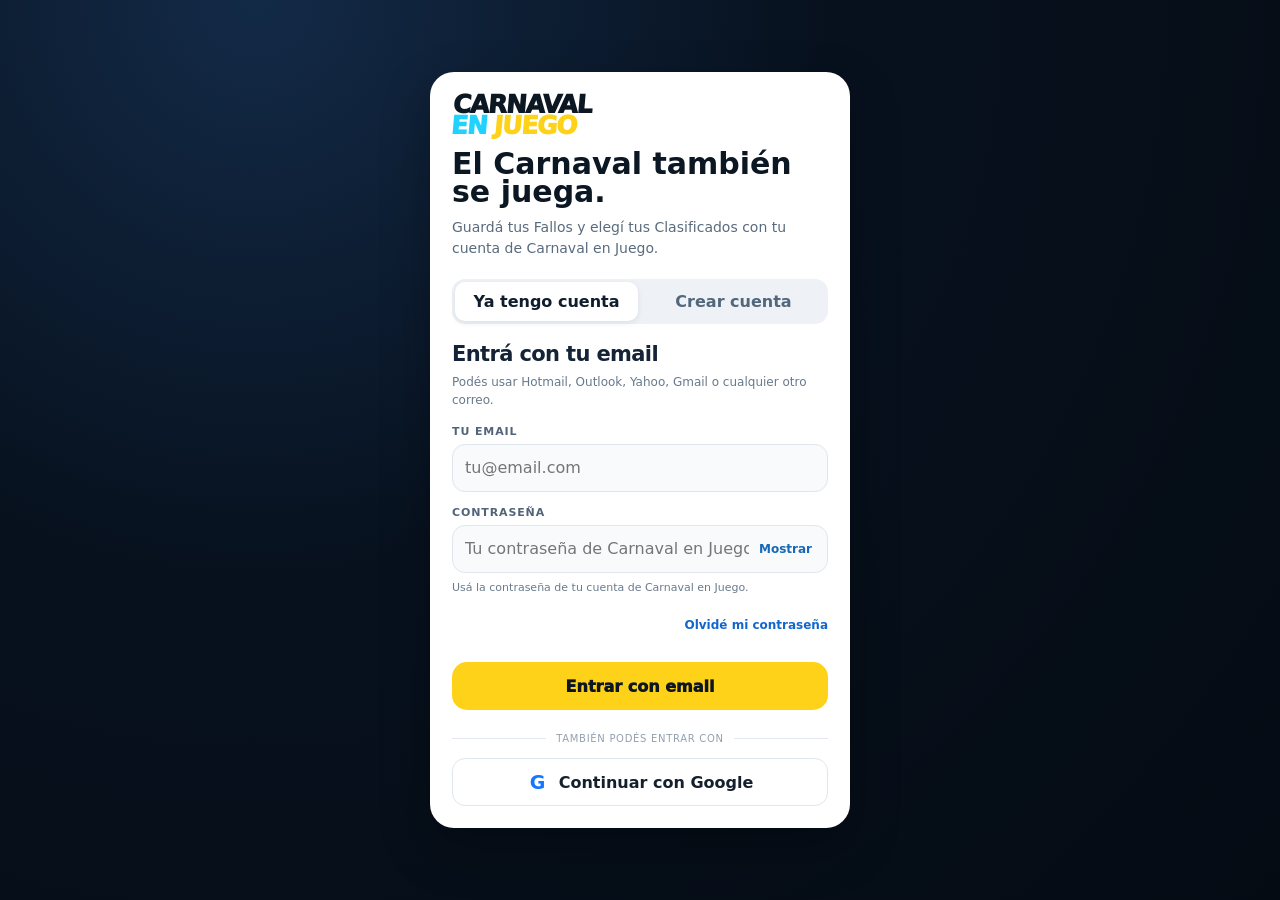
==== index.html @ 52c6768a "Allow saving partial Clasificados selections Allow saving from one ensemble up to the category quota" ====
<!doctype html>
<html lang="es">
<head>
<meta charset="utf-8">
<meta name="viewport" content="width=device-width,initial-scale=1,viewport-fit=cover">
<title>Carnaval en Juego</title>
<link rel="manifest" href="/manifest.webmanifest">
<meta name="theme-color" content="#07111e">
<meta name="apple-mobile-web-app-capable" content="yes">
<meta name="apple-mobile-web-app-status-bar-style" content="black-translucent">
<meta name="apple-mobile-web-app-title" content="Carnaval en Juego">
<link rel="apple-touch-icon" href="/apple-touch-icon.png">
<style>
:root{--bg:#07111e;--bg2:#0c1829;--card:#fff;--ink:#0c1724;--muted:#728094;--blue:#1477ff;--cyan:#21d2ff;--yellow:#ffd21a;--white:#f7fbff;--green:#18a66b;--red:#b6344b}
*{box-sizing:border-box}body{margin:0;font-family:Inter,ui-sans-serif,system-ui,-apple-system,BlinkMacSystemFont,"Segoe UI",sans-serif;background:radial-gradient(circle at 20% 0%,#132a47 0,#07111e 42%,#050b13 100%);color:var(--white);min-height:100vh}button,input,select{font:inherit}.hidden{display:none!important}.shell{max-width:470px;margin:0 auto;min-height:100vh;background:linear-gradient(180deg,#091522,#07111e);position:relative}.top{position:sticky;top:0;z-index:20;padding:12px 16px 10px;background:rgba(7,17,30,.96);border-bottom:1px solid rgba(255,255,255,.06)}.brand{display:flex;justify-content:space-between;align-items:center;gap:10px}.logo{font-weight:1000;line-height:.84;font-size:25px;letter-spacing:-.05em;transform:skew(-5deg)}.logo .b{color:var(--cyan)}.logo .c{color:var(--yellow)}.mini{font-size:10px;text-transform:uppercase;letter-spacing:.13em;color:#9cafc3}.screen{display:none;padding:14px 14px 98px}.screen.active{display:block}.page-title{font-size:28px;line-height:1;margin:6px 2px 6px;letter-spacing:-.04em}.page-sub{font-size:13px;color:#9cafc3;margin:0 2px 14px}.card{background:#fff;color:var(--ink);border-radius:20px;padding:16px;margin-bottom:12px;box-shadow:0 12px 30px rgba(0,0,0,.18)}.dark{background:#0f1d2e;color:#fff;border:1px solid rgba(255,255,255,.08)}.hero{overflow:hidden;position:relative;border-radius:24px;padding:22px;min-height:190px;background:radial-gradient(circle at 88% 16%,rgba(255,210,26,.28),transparent 24%),linear-gradient(145deg,#172c49,#0b1524 72%);border:1px solid rgba(255,255,255,.07)}.hero h1{font-size:35px;line-height:.95;margin:8px 0 12px;letter-spacing:-.05em}.hero p{color:#c0ccda;font-size:14px;line-height:1.45;max-width:320px}.kicker{font-size:11px;text-transform:uppercase;letter-spacing:.14em;font-weight:900;color:var(--yellow)}.row{display:flex;align-items:center;gap:12px}.space{justify-content:space-between}.title{font-size:16px;font-weight:900}.meta{font-size:12px;color:var(--muted)}.cta,.submit{border:0;border-radius:15px;padding:13px 16px;background:var(--yellow);color:#0d1722;font-weight:1000;cursor:pointer}.submit{width:100%;margin-top:12px}.cta.secondary{background:transparent;color:#fff;border:1px solid rgba(255,255,255,.18)}.cta.small{padding:8px 10px;border-radius:11px;font-size:12px}.cta.danger{background:#ffe7eb;color:#96273b}.bottom{position:fixed;bottom:0;left:50%;transform:translateX(-50%);width:min(470px,100%);z-index:30;display:grid;grid-template-columns:repeat(5,1fr);background:rgba(255,255,255,.98);border-top:1px solid #e6ebf0;padding:8px 4px calc(8px + env(safe-area-inset-bottom));box-shadow:0 -10px 24px rgba(0,0,0,.12)}.nav{border:0;background:transparent;color:#687687;font-size:10px;font-weight:800;display:flex;flex-direction:column;align-items:center;gap:4px}.nav span{font-size:20px}.nav.active{color:#101a27}.field{margin:10px 0}.field label{display:block;font-size:11px;font-weight:900;text-transform:uppercase;letter-spacing:.08em;color:#69778a;margin-bottom:6px}.field input,.field select{width:100%;border:1px solid #dfe6ee;border-radius:13px;padding:12px;background:#f8fafc;color:#14202c;outline:none}.auth{min-height:100vh;display:grid;place-items:center;padding:24px}.authbox{width:min(420px,100%);background:#fff;color:var(--ink);border-radius:24px;padding:22px;box-shadow:0 20px 50px rgba(0,0,0,.3)}.authbox h1{font-size:30px;line-height:.95;margin:14px 0 8px}.authbox p{color:#748195;font-size:13px}.auth-tabs{display:grid;grid-template-columns:1fr 1fr;background:#eef2f6;padding:3px;border-radius:13px;margin:12px 0}.auth-tabs button{border:0;background:transparent;padding:10px;border-radius:10px;font-weight:900}.auth-tabs button.active{background:#fff}.social{display:grid;gap:9px;margin:14px 0}.social button{width:100%;border:1px solid #dfe6ee;background:#fff;color:#14202c;border-radius:13px;padding:12px;font-weight:900;cursor:pointer;display:flex;align-items:center;justify-content:center;gap:10px}.social button:disabled{opacity:.45;cursor:not-allowed}.divider{display:flex;align-items:center;gap:10px;color:#94a0af;font-size:11px;text-transform:uppercase;letter-spacing:.12em;margin:14px 0}.divider:before,.divider:after{content:"";height:1px;background:#e3e8ee;flex:1}.notice{background:#fff8d7;color:#614d00;border-radius:14px;padding:11px;font-size:12px;margin:10px 0}.success{background:#e9f8f0;color:#146c43}.error{background:#fff0f2;color:#a6293a}.empty{text-align:center;padding:24px 12px;color:#768495}.toast{position:fixed;left:50%;bottom:88px;transform:translateX(-50%) translateY(24px);background:#0e1724;color:#fff;padding:11px 14px;border-radius:12px;opacity:0;pointer-events:none;transition:.2s;z-index:99}.toast.show{opacity:1;transform:translateX(-50%) translateY(0)}.badge{display:inline-flex;align-items:center;border-radius:999px;padding:5px 9px;font-size:10px;font-weight:900;background:#edf2f7;color:#425267}.badge.good{background:#e8f7ef;color:#13744b}.badge.warn{background:#fff4c8;color:#6c5700}.badge.dark{background:#17263a;color:#d9e4f2}.stack{display:grid;gap:9px}.list-row{display:flex;justify-content:space-between;gap:12px;align-items:flex-start;padding:11px 0;border-bottom:1px solid #edf1f5}.list-row:last-child{border-bottom:0}.list-main{min-width:0}.list-title{font-weight:900;font-size:14px}.list-meta{font-size:11px;color:#7a8797;margin-top:3px}.section-head{display:flex;align-items:center;justify-content:space-between;gap:10px;margin-bottom:9px}.section-head h2{font-size:17px;margin:0}.admin-summary{display:grid;grid-template-columns:repeat(2,1fr);gap:8px}.metric{background:#f4f7fa;border-radius:14px;padding:12px}.metric strong{display:block;font-size:24px;line-height:1}.metric span{display:block;font-size:10px;text-transform:uppercase;letter-spacing:.08em;color:#718092;margin-top:5px}.admin-back{border:0;background:transparent;color:#c5d1df;padding:3px 0 10px;font-weight:800}.admin-actions{display:grid;grid-template-columns:1fr 1fr;gap:8px}.subtle{font-size:11px;color:#8794a4;line-height:1.4}.quota-row{display:grid;grid-template-columns:1fr 92px;gap:10px;align-items:center;padding:7px 0}.quota-row input{width:100%;border:1px solid #dfe6ee;border-radius:11px;padding:9px}.toggle{display:flex;align-items:center;gap:8px;font-size:12px;color:#5d6a79}.toggle input{width:auto}.admin-card-title{font-size:18px;font-weight:1000;margin:0 0 5px}.admin-card-sub{font-size:12px;color:#748195;margin:0 0 12px}.linkbtn{border:0;background:none;color:#1267cf;font-weight:900;padding:0;cursor:pointer}.dark .linkbtn{color:#8cc8ff}

/* Carnaval en Juego v2.0 */
.spark{color:var(--yellow)}.version{display:inline-block;border:1px solid rgba(255,255,255,.2);border-radius:6px;padding:3px 5px;margin-left:4px;color:#ffe082;font-size:9px;letter-spacing:0}
.hero{min-height:232px;background:radial-gradient(circle at 100% 5%,rgba(22,210,239,.18),transparent 48%),radial-gradient(circle at 80% 90%,rgba(255,210,26,.14),transparent 34%),linear-gradient(150deg,#18385b,#0b192b 80%)}
.hero h1{font-size:36px;line-height:1.04}.hero .cta{margin-top:5px;padding:11px 15px;font-size:13px}.facts{display:grid;grid-template-columns:repeat(3,1fr);gap:7px;margin:12px 0 20px}.facts>div{text-align:center;border-radius:15px;padding:13px 4px;background:#101f31;border:1px solid rgba(255,255,255,.08)}.facts b{display:block;font-size:26px;line-height:1.1;color:#fff}.facts span{font-size:10px;color:#96adc8;letter-spacing:.02em}.main-section{margin:17px 0 12px}.main-section h2{font-size:17px}.date-tabs,.chip-strip{display:flex;overflow-x:auto;gap:7px;padding:1px 0 9px;scrollbar-width:none}.date-tabs::-webkit-scrollbar,.chip-strip::-webkit-scrollbar{display:none}.date-tab,.chip{flex:none;border:1px solid rgba(255,255,255,.12);border-radius:13px;padding:9px 11px;background:#122238;color:#adc0d3;font-size:12px;font-weight:850;cursor:pointer}.date-tab{min-width:65px;text-align:center}.date-tab strong{display:block;font-size:17px;color:#fff}.date-tab.active,.chip.active{background:var(--yellow);border-color:var(--yellow);color:#162231}.date-tab.active strong{color:#162231}.chip{border-radius:999px;padding:9px 13px}.fixture-stack{display:grid;gap:8px}.fixture-row{background:#fff;border-radius:14px;padding:12px;display:flex;gap:12px;align-items:center;color:#142034;box-shadow:0 6px 14px rgba(0,0,0,.08)}.fixture-time{font-weight:1000;font-size:15px;min-width:52px;color:#0d263f}.fixture-info{flex:1;min-width:0}.fixture-info strong{display:block;font-size:14px}.fixture-info small{font-size:11px;color:#718298}.category-dot{display:inline-block;width:8px;height:8px;border-radius:50%;margin-right:5px;background:#3ca7ec}.category-dot.parodistas{background:#3fc7b5}.category-dot.humoristas{background:#e77768}.category-dot.revistas{background:#e8a04d}.category-dot.comparsas{background:#ae95ed}.muted-light{color:#9cacbf;font-size:12px;line-height:1.45}.quota-grid{display:grid;grid-template-columns:repeat(2,1fr);gap:8px}.quota-stat{border:1px solid rgba(255,255,255,.08);border-radius:13px;padding:11px;background:#182941}.quota-stat span{display:block;font-size:11px;color:#b2c4d6}.quota-stat b{font-size:23px;color:#fff}.quota-stat em{font-style:normal;font-size:10px;color:#9eaec1;margin-left:5px}
.ensemble-card,.fallo-card{background:#fff;color:#172233;border-radius:17px;padding:14px;box-shadow:0 6px 15px rgba(0,0,0,.08)}.ensemble-card .list-meta,.fallo-card .list-meta{margin-top:6px}.ensemble-card .row,.fallo-card .row{justify-content:space-between}.follow{border:1px solid #d8e2eb;background:#f7f9fc;color:#63788b;border-radius:11px;padding:8px 11px;font-weight:900;cursor:pointer}.follow.selected{background:#fff6d3;border-color:#edc953;color:#775b02}.card-badge{display:inline-flex;border-radius:99px;padding:4px 8px;font-size:10px;background:#edf4f9;color:#31516c;font-weight:800;margin-top:9px}.tiny-muted{font-size:11px;color:#74869a;line-height:1.5}.soft-pill{background:#f4f6f9;border-radius:9px;color:#607489;padding:5px 8px;font-size:11px}.segmented{display:grid;grid-template-columns:1fr 1fr;background:#14263a;border:1px solid rgba(255,255,255,.1);padding:4px;border-radius:13px;margin:2px 0 13px}.segmented button{border:0;background:transparent;color:#aabdd2;padding:10px;border-radius:10px;font-weight:900;cursor:pointer}.segmented button.active{color:#0b1d30;background:#fff}.category-heading{display:flex;align-items:baseline;justify-content:space-between;margin-bottom:10px}.category-heading h2{font-size:20px;margin:0}.category-heading span{color:#ffe082;font-weight:900;font-size:12px}.select-row{background:#fff;color:#172233;border-radius:13px;display:flex;justify-content:space-between;align-items:center;margin-bottom:7px;padding:12px;gap:9px}.select-row label{display:flex;gap:10px;align-items:center;flex:1;cursor:pointer;font-size:13px;font-weight:800}.select-row input{accent-color:#1477ff;width:18px;height:18px;flex:none}.select-row.selected{box-shadow:inset 0 0 0 2px var(--yellow);background:#fffdf2}.selection-footer{position:sticky;bottom:74px;background:#102337;border:1px solid rgba(255,255,255,.12);box-shadow:0 -8px 18px #07111e;border-radius:15px;padding:12px;margin-top:14px;z-index:10}.selection-footer p{font-size:12px;color:#b5c5d5;margin:0 0 5px}.selection-footer .submit{margin-top:4px}.selection-footer .submit:disabled{background:#6f7c88;color:#d5dce5;cursor:not-allowed}.warning-inline{border:1px solid rgba(255,210,26,.25);background:#352d19;color:#ffe29c;padding:12px;border-radius:12px;font-size:12px;margin-bottom:11px}.community-line{background:#fff;color:#172233;padding:11px 12px;border-radius:13px;margin-bottom:8px}.community-top{display:flex;justify-content:space-between;align-items:center;gap:8px;font-weight:900;font-size:13px}.community-top span:last-child{color:#2b718e}.progress-track{height:7px;background:#e8edf2;border-radius:10px;margin-top:9px;overflow:hidden}.progress-bar{height:100%;background:#16bad5;border-radius:10px}.info-panel{background:#14253a;border:1px solid rgba(255,255,255,.08);border-radius:14px;padding:15px;color:#bdc9d8;font-size:12px;line-height:1.5}.info-panel strong{color:#fff}.fallo-editor{background:#fff;color:#152437;border-radius:18px;padding:16px;margin-bottom:13px}.fallo-editor h2{margin:6px 0;font-size:20px}.score-row{display:flex;align-items:center;justify-content:space-between;gap:10px;padding:11px 0;border-bottom:1px solid #edf2f5}.score-row label{font-size:13px;font-weight:800;max-width:64%}.score-row select{width:95px;border:1px solid #cdd9e2;padding:9px;border-radius:9px;background:#fafcff}.adjust-buttons{display:flex;gap:8px;margin:8px 0}.adjust-buttons button{flex:1;background:#f2f5f8;border:1px solid #dce4ec;padding:10px 5px;border-radius:10px;font-weight:900;cursor:pointer}.adjust-buttons button.active{background:#0c2d46;border-color:#0c2d46;color:#fff}.total-fallo{display:flex;justify-content:space-between;align-items:center;margin:14px 0 2px;border-radius:14px;padding:13px;background:#f4f8fb}.total-fallo b{font-size:32px;color:#0c334f}.fallo-actions{display:flex;gap:8px}.fallo-actions button{flex:1}.border-btn{background:#fff;color:#415b72;border:1px solid #cfdbe5;padding:12px;border-radius:12px;font-weight:900;cursor:pointer}.text-link{border:0;background:none;color:#126ab0;cursor:pointer;font-weight:900;padding:6px 0}.count-chip{font-size:12px;color:#67798c}.screen{scroll-margin-top:70px}
/* Acceso con cualquier email */
.authbox .auth-intro{font-size:14px;line-height:1.5;margin:10px 0 20px;color:#596b7e}
.auth-tabs{gap:4px;margin:0 0 18px}.auth-tabs button{cursor:pointer;color:#52677c}.auth-tabs button.active{color:#101d2c;box-shadow:0 2px 6px rgba(12,23,36,.08)}
.auth-form-title{font-size:21px;letter-spacing:-.03em;margin:0 0 7px;color:#142335}
.authbox .auth-help{font-size:12px;line-height:1.5;color:#68798b;margin:0 0 16px}
.authbox .field{margin:14px 0}.authbox .field label{color:#52647a}.authbox .field input{min-height:48px}
.authbox .password-wrap{position:relative}.authbox .password-wrap input{padding-right:78px}
.password-toggle{position:absolute;right:9px;top:50%;transform:translateY(-50%);border:0;border-radius:7px;background:transparent;color:#1768b6;font-size:12px;font-weight:800;padding:7px;cursor:pointer}
.authbox .password-help{font-size:11px;line-height:1.45;color:#6a7a8c;margin:7px 0 0}
.authbox .submit{min-height:48px;margin-top:7px}.authbox .submit:disabled{opacity:.65;cursor:wait}
.authbox .divider{margin:23px 0 14px;font-size:10px;letter-spacing:.07em}.authbox .social{margin:0}.authbox .social button{min-height:46px}
.google-symbol{display:inline-grid;place-items:center;width:22px;height:22px;color:#1477ff;font-size:19px;font-weight:900}
.auth-forgot{display:block;margin:4px 0 14px auto;min-height:32px;font-size:12px}.auth-back{display:block;min-height:44px;margin:12px auto 0;font-size:13px}.auth-back:disabled{opacity:.6;cursor:wait}
.authbox :is(input,button):focus-visible{outline:3px solid #1477ff;outline-offset:3px}
@media(max-width:480px){.auth{padding:22px 14px}.authbox{padding:22px 18px}.authbox h1{font-size:29px}}
/* Estados y resultados de la comunidad */
.performance-status{display:inline-flex;border-radius:8px;padding:5px 8px;font-size:10px;font-weight:900;margin-top:7px;background:#eaf3ff;color:#155ca3}.performance-status.suspended{background:#ffe8ed;color:#96273d}.performance-status.rescheduled{background:#fff2c4;color:#725800}.performance-status.completed{background:#e6f7ed;color:#146b42}.performance-note{font-size:11px;line-height:1.45;color:#65768b;margin:6px 0 0}.fixture-side{text-align:right;max-width:115px;flex-shrink:0}.fixture-side .soft-pill{display:block}.fallo-card .row{align-items:flex-start}.fallo-card .badge{flex-shrink:0}.fallo-score-tabs{display:grid;grid-template-columns:repeat(2,minmax(0,1fr));gap:7px;margin:12px 0}.fallo-score-tabs .chip{white-space:normal;border-radius:12px;padding:11px 7px}.ranking-card{display:grid;grid-template-columns:30px minmax(0,1fr) auto;align-items:center;gap:10px;background:#fff;color:#172233;border-radius:16px;padding:14px}.ranking-place{font-size:20px;font-weight:1000;color:#7d8da0}.ranking-score{text-align:right;font-size:24px;font-weight:1000;color:#116576}.ranking-score small{display:block;font-size:10px;font-weight:700;color:#728094}.ranking-card .text-link{font-size:12px;text-align:left}.score-comparison{display:grid;grid-template-columns:1fr 1fr;gap:9px;margin:15px 0}.score-comparison>div{background:#f0f5fa;border-radius:14px;padding:15px 10px}.score-comparison span{font-size:12px;color:#55677c;display:block}.score-comparison b{font-size:30px;display:block;margin-top:5px}.score-comparison .community-score{background:#e4f8fa;color:#116576}.community-detail h2{font-size:21px;margin:12px 0 4px}.community-detail h3{font-size:16px;margin:22px 0 10px}.rubric-table-wrap{overflow-x:auto}.rubric-table{width:100%;border-collapse:collapse;font-size:11px}.rubric-table th,.rubric-table td{padding:10px 5px;border-bottom:1px solid #e8edf2;text-align:right}.rubric-table th:first-child,.rubric-table td:first-child{text-align:left;min-width:100px}.rubric-table th{font-size:10px;color:#61768a}.distribution-row{display:grid;grid-template-columns:65px 1fr 43px;gap:9px;align-items:center;font-size:12px;margin:12px 0}.distribution-row .progress-track{margin:0}.distribution-row>span:last-child{text-align:right;color:#526b80}.community-detail .notice{line-height:1.5}.fallo-refresh{margin:10px 0;color:#a7d9ff}.community-detail{scroll-margin-top:90px}.screen button:focus-visible{outline:3px solid #1477ff;outline-offset:3px}.stack[aria-busy=true]{opacity:.75}
</style>
</head>
<body>
<div id="authView" class="auth">
  <div class="authbox">
    <div class="logo"><span>CARNAVAL</span><br><span class="b">EN</span> <span class="c">JUEGO</span></div>
    <h1>El Carnaval también se juega.</h1>
    <p class="auth-intro">Guardá tus Fallos y elegí tus Clasificados con tu cuenta de Carnaval en Juego.</p>
    <div id="authStandard">
    <div class="auth-tabs" role="group" aria-label="Acceso con email"><button id="tabLogin" type="button" class="active" aria-pressed="true">Ya tengo cuenta</button><button id="tabSignup" type="button" aria-pressed="false">Crear cuenta</button></div>
    <h2 class="auth-form-title" id="authFormTitle">Entrá con tu email</h2>
    <p class="auth-help" id="authEmailHelp">Podés usar Hotmail, Outlook, Yahoo, Gmail o cualquier otro correo.</p>
    <form id="authForm">
      <div class="field"><label for="authEmail">Tu email</label><input id="authEmail" name="email" type="email" inputmode="email" placeholder="tu@email.com" autocomplete="username" autocapitalize="none" spellcheck="false" aria-describedby="authEmailHelp" required></div>
      <div class="field"><label for="authPassword">Contraseña</label><div class="password-wrap"><input id="authPassword" name="password" type="password" minlength="6" placeholder="Tu contraseña de Carnaval en Juego" autocomplete="current-password" aria-describedby="authPasswordHelp" required><button id="authPasswordToggle" class="password-toggle" type="button" aria-label="Mostrar contraseña" aria-pressed="false">Mostrar</button></div><p class="password-help" id="authPasswordHelp">Usá la contraseña de tu cuenta de Carnaval en Juego.</p></div>
      <button id="authForgot" class="linkbtn auth-forgot" type="button">Olvidé mi contraseña</button>
      <div class="field hidden" id="authConfirmField"><label for="authPasswordConfirm">Repetí la contraseña</label><input id="authPasswordConfirm" name="password-confirmation" type="password" minlength="6" placeholder="Volvé a escribir la contraseña" autocomplete="new-password" disabled></div>
      <button id="authSubmit" class="submit" type="submit">Entrar con email</button>
    </form>
    <div id="authNotice" class="notice hidden" role="status" aria-live="polite"></div>
    <div class="divider">También podés entrar con</div>
    <div class="social"><button id="googleBtn" type="button"><span class="google-symbol" aria-hidden="true">G</span>Continuar con Google</button></div>
    </div>
    <div id="recoveryPanel" class="hidden">
      <h2 class="auth-form-title" id="recoveryTitle" tabindex="-1">Recuperá tu contraseña</h2>
      <p class="auth-help" id="recoveryHelp">Ingresá el email de tu cuenta y te enviaremos un enlace para elegir una nueva contraseña.</p>
      <form id="recoverForm">
        <div class="field"><label for="recoverEmail">Tu email</label><input id="recoverEmail" name="email" type="email" inputmode="email" autocomplete="email" autocapitalize="none" spellcheck="false" placeholder="tu@email.com" required></div>
        <button id="recoverSubmit" class="submit" type="submit">Enviar enlace de recuperación</button>
      </form>
      <form id="resetForm" class="hidden">
        <div class="field"><label for="resetPassword">Nueva contraseña</label><div class="password-wrap"><input id="resetPassword" name="new-password" type="password" minlength="6" autocomplete="new-password" placeholder="Elegí una nueva contraseña" aria-describedby="resetPasswordHelp" required><button id="resetPasswordToggle" class="password-toggle" type="button" aria-label="Mostrar nueva contraseña" aria-pressed="false">Mostrar</button></div><p class="password-help" id="resetPasswordHelp">Usá al menos 6 caracteres.</p></div>
        <div class="field"><label for="resetPasswordConfirm">Repetí la nueva contraseña</label><input id="resetPasswordConfirm" name="password-confirmation" type="password" minlength="6" autocomplete="new-password" placeholder="Volvé a escribir la contraseña" required></div>
        <button id="resetSubmit" class="submit" type="submit">Guardar nueva contraseña</button>
      </form>
      <div id="recoveryNotice" class="notice hidden" role="status" aria-live="polite"></div>
      <button id="recoveryBack" class="linkbtn auth-back" type="button">Volver al ingreso</button>
    </div>
  </div>
</div>
<div id="appView" class="shell hidden">
<header class="top"><div class="brand"><div class="logo"><span>CARNAVAL</span><br><span class="b">EN</span> <span class="c">JUEGO</span></div><div class="mini">PREVIA 2027 <span class="version">V2.0</span></div></div></header>
<main>
<section id="inicio" class="screen active">
  <div class="hero"><div class="kicker">PRUEBA DE ADMISIÓN · 2027</div><h1>El Carnaval<br>también se juega<span class="spark">.</span></h1><p>El fixture, tus fallos y tus candidatos a clasificar. Todo en un mismo lugar.</p><button class="cta" id="homePredict">Elegir mis clasificados →</button></div>
  <div class="facts"><div><b id="homeCountEnsembles">34</b><span>Conjuntos</span></div><div><b id="homeCountDays">7</b><span>Jornadas</span></div><div><b id="homeCountQuotas">15</b><span>Lugares</span></div></div>
  <div class="section-head main-section"><h2>Fixture · 10 al 16 de noviembre</h2><span id="homeEventStatus" class="badge dark">Preparación</span></div>
  <div id="fixtureDays" class="date-tabs" role="tablist" aria-label="Jornadas"></div>
  <div id="fixtureList" class="fixture-stack"></div>
  <div class="card dark" style="margin-top:16px"><div class="kicker">Cupos de clasificación</div><p class="muted-light" style="margin:8px 0 14px">Estos son los lugares disponibles por categoría en la Prueba de Admisión.</p><div id="homeQuotas" class="quota-grid"></div></div>
</section>
<section id="fallos" class="screen"><h1 class="page-title">Tus Fallos</h1><p class="page-sub">Calificá cada actuación por rubros. El promedio y tu ajuste forman el Fallo final.</p><div class="info-panel" style="margin-bottom:12px">Los Fallos se habilitan después de que cada conjunto haya actuado. Hacé tu propio Fallo para desbloquear los resultados de esa actuación en <strong>La gente</strong>.</div><div class="segmented" role="group" aria-label="Vista de Fallos"><button type="button" id="tabMyFallos" class="active" aria-pressed="true">Mis Fallos</button><button type="button" id="tabFalloCommunity" aria-pressed="false">La gente</button></div><div id="fallosCategories" class="chip-strip" aria-label="Filtrar por categoría"></div><div id="falloEditor" class="hidden"></div><div id="fallosList" class="stack"></div><div id="falloCommunityView" class="hidden"><div class="fallo-score-tabs" id="falloRankingModes" role="group" aria-label="Tipo de ranking"></div><p id="falloRankingDescription" class="muted-light"></p><div id="falloCommunityDetail" class="hidden community-detail" aria-live="polite"></div><div id="falloRankingList" class="stack" aria-live="polite"></div><button type="button" class="text-link fallo-refresh" id="refreshFalloCommunity">Actualizar resultados</button><p class="muted-light">Solo se muestran estadísticas agregadas. Los Fallos de otras personas y sus identidades son privados.</p></div></section>
<section id="conjuntos" class="screen"><h1 class="page-title">Conjuntos</h1><p class="page-sub">Los 34 conjuntos que participan de la Admisión. Marcá los que querés seguir.</p><div id="ensembleCategories" class="chip-strip" aria-label="Filtrar por categoría"></div><div id="ensembleList" class="stack"></div></section>
<section id="clasificados" class="screen"><h1 class="page-title">Tus Clasificados</h1><p id="predictionSub" class="page-sub">Elegí quiénes pasan a Carnaval.</p><div class="info-panel" style="margin-bottom:12px">Podés cambiar tus Clasificados todas las veces que quieras mientras la ronda esté abierta. Recordá guardar cada cambio.</div><div class="segmented"><button id="tabMyPredictions" class="active">Mi selección</button><button id="tabCommunity">La gente</button></div><div id="predictionCategories" class="chip-strip" aria-label="Categoría de pronóstico"></div><div id="predictionList"></div></section>
<section id="perfil" class="screen"><h1 class="page-title">Perfil</h1><p class="page-sub">Tu cuenta y preferencias de Carnaval en Juego.</p>
  <div class="card">
    <div class="title" id="profileEmail"></div><div class="meta" style="margin-top:5px">Cuenta autenticada</div>
    <div class="field"><label>Nombre visible</label><input id="profileName" placeholder="Tu nombre o alias"></div>
    <div class="field"><label>Tu conjunto principal</label><select id="profilePrimary"><option value="">No tengo uno</option></select></div>
    <button id="saveProfile" class="submit">Guardar perfil</button>
    <div id="profileNotice" class="notice hidden"></div>
  </div>
  <div id="adminAccessCard" class="card dark hidden"><div class="kicker">Administración</div><div class="title" style="margin:7px 0">Sos administrador</div><div class="meta">Cargá conjuntos, actuaciones, cupos y rubros sin tocar código.</div><button id="openAdmin" class="submit">Abrir panel admin</button></div>
  <button id="logoutBtn" class="cta secondary" style="width:100%">Cerrar sesión</button>
</section>
<section id="admin" class="screen">
  <button id="adminBack" class="admin-back">← Volver a Perfil</button>
  <h1 class="page-title">Panel Admin</h1><p class="page-sub">Configuración operativa de la Prueba de Admisión 2027.</p>
  <div class="card">
    <div class="section-head"><h2>Estado</h2><span id="adminEventBadge" class="badge warn">draft</span></div>
    <div class="admin-summary"><div class="metric"><strong id="metricEnsembles">0</strong><span>Conjuntos</span></div><div class="metric"><strong id="metricPerformances">0</strong><span>Actuaciones</span></div><div class="metric"><strong id="metricRubrics">0</strong><span>Rubros</span></div><div class="metric"><strong id="metricRules">0</strong><span>Cupos</span></div></div>
  </div>
  <div class="card">
    <h2 class="admin-card-title">Evento</h2><p class="admin-card-sub">Mantenelo en borrador hasta que la información esté confirmada.</p>
    <div class="field"><label>Estado del evento</label><select id="eventStatus"><option value="draft">Borrador</option><option value="open">Abierto</option><option value="closed">Cerrado</option><option value="archived">Archivado</option></select></div>
    <button id="saveEvent" class="submit">Guardar estado</button>
  </div>
  <div class="card">
    <h2 class="admin-card-title">Conjuntos</h2><p class="admin-card-sub">Los 34 conjuntos y sus actuaciones fueron importados del fixture 2027. Podés incorporar altas o cambios desde acá.</p>
    <div class="field"><label>Categoría</label><select id="ensembleCategory"></select></div>
    <div class="field"><label>Nombre del conjunto</label><input id="ensembleName" placeholder="Ej. La Trasnochada"></div>
    <button id="addEnsemble" class="submit">Agregar a la Prueba</button>
    <div id="adminEnsembleList" style="margin-top:10px"></div>
  </div>
  <div class="card">
    <h2 class="admin-card-title">Actuaciones</h2><p class="admin-card-sub">El horario oficial define automáticamente el corte “Antes de actuar”.</p>
    <div class="field"><label>Conjunto</label><select id="performanceParticipant"></select></div>
    <div class="field"><label>Hora oficial de inicio (Uruguay)</label><input id="performanceStart" type="datetime-local"></div>
    <div class="field"><label>Hora estimada de fin (Uruguay)</label><input id="performanceEnd" type="datetime-local"></div>
    <div class="field"><label>Escenario / sede</label><input id="performanceVenue" placeholder="Teatro de Verano"></div>
    <div class="field"><label>Etapa / referencia</label><input id="performanceStage" placeholder="Ej. Etapa 3"></div>
    <button id="addPerformance" class="submit">Guardar actuación</button>
    <div id="adminPerformanceList" style="margin-top:10px"></div>
  </div>
  <div class="card">
    <h2 class="admin-card-title">Tus Clasificados</h2><p class="admin-card-sub">Definí apertura, cierre y cantidad exacta de clasificados por categoría.</p>
    <div class="field"><label>Estado de la ronda</label><select id="roundStatus"><option value="draft">Borrador</option><option value="open">Abierta</option><option value="closed">Cerrada</option></select></div>
    <div class="field"><label>Apertura</label><input id="roundOpen" type="datetime-local"></div>
    <div class="field"><label>Cierre</label><input id="roundClose" type="datetime-local"></div>
    <div id="quotaRows"></div>
    <button id="saveRound" class="submit">Guardar ronda y cupos</button>
  </div>
  <div class="card">
    <h2 class="admin-card-title">Rubros de Fallo</h2><p class="admin-card-sub">Los rubros siguen siendo configurables hasta que cerremos el criterio de cada categoría.</p>
    <div class="field"><label>Categoría</label><select id="rubricCategory"></select></div>
    <div class="field"><label>Nombre del rubro</label><input id="rubricLabel" placeholder="Ej. Texto e interpretación"></div>
    <div class="admin-actions"><div class="field"><label>Peso</label><input id="rubricWeight" type="number" min="0.1" step="0.1" value="1"></div><div class="field"><label>Orden</label><input id="rubricOrder" type="number" min="0" step="1" value="1"></div></div>
    <label class="toggle"><input id="rubricActive" type="checkbox"> Activar este rubro para los Fallos</label>
    <button id="addRubric" class="submit">Agregar rubro</button>
    <div id="adminRubricList" style="margin-top:10px"></div>
  </div>
  <div class="card">
    <h2 class="admin-card-title">Historial</h2><p class="admin-card-sub">Últimos cambios hechos desde Administración.</p><div id="adminLogList"><div class="empty">Sin cambios todavía.</div></div>
  </div>
</section>
</main>
<nav class="bottom"><button class="nav active" data-screen="inicio"><span>⌂</span>Inicio</button><button class="nav" data-screen="fallos"><span>✦</span>Tus Fallos</button><button class="nav" data-screen="conjuntos"><span>◉</span>Conjuntos</button><button class="nav" data-screen="clasificados"><span>✓</span>Tus Clasif.</button><button class="nav" data-screen="perfil"><span>●</span>Perfil</button></nav>
</div>
<div id="toast" class="toast"></div>
<script>
const SUPABASE_URL='https://pxuddoytpekeunhuvqgo.supabase.co';
const SUPABASE_KEY='sb_publishable_iucwkSTyUg8_4je67wKQug_0MKK1snb';
const $=s=>document.querySelector(s), $$=s=>[...document.querySelectorAll(s)];
let signupMode=false;
let recoveryMode=null,recoverySession=null;
try{recoverySession=JSON.parse(sessionStorage.getItem('cej_recovery_session')||'null')}catch{sessionStorage.removeItem('cej_recovery_session')}
let session=JSON.parse(localStorage.getItem('cej_session')||'null');
let state={categories:[],event:null,round:null,ensembles:[],participants:[],performances:[],rubrics:[],rules:[],profile:null,isAdmin:false,logs:[],follows:[],myFallos:[],snapshots:[],mySelections:{},community:{}};
function clearRecoverySession(){recoverySession=null;sessionStorage.removeItem('cej_recovery_session')}
function showPasswordRecovery(mode='request'){
  recoveryMode=mode;$('#authStandard').classList.add('hidden');$('#recoveryPanel').classList.remove('hidden');$('#appView').classList.add('hidden');$('#authView').classList.remove('hidden');
  $('#recoverForm').classList.toggle('hidden',mode==='reset');$('#resetForm').classList.toggle('hidden',mode!=='reset');
  $('#recoveryTitle').textContent=mode==='reset'?'Elegí tu nueva contraseña':'Recuperá tu contraseña';$('#recoveryHelp').textContent=mode==='reset'?'Escribí y confirmá una nueva contraseña para tu cuenta de Carnaval en Juego.':'Ingresá el email de tu cuenta y te enviaremos un enlace para elegir una nueva contraseña.';
  $('#recoveryNotice').classList.add('hidden');$('#recoveryTitle').focus();
}
function expiredRecovery(){clearRecoverySession();showPasswordRecovery();notice($('#recoveryNotice'),'El enlace venció o ya fue utilizado. Pedí uno nuevo para recuperar tu contraseña.','error')}
async function hydrateOAuthSessionFromHash(){
  const p=new URLSearchParams(location.hash.slice(1)),access_token=p.get('access_token'),isRecovery=p.get('type')==='recovery';
  if(access_token||p.has('error')||p.has('error_code')||isRecovery)history.replaceState({},document.title,location.pathname+location.search);
  if(p.has('error')||p.has('error_code')||(isRecovery&&!access_token)){expiredRecovery();return}
  if(!access_token&&!recoverySession)return;
  const restoring=!access_token,token=access_token||recoverySession?.access_token;
  if(restoring&&(!token||!recoverySession.expires_at||recoverySession.expires_at<=Date.now())){expiredRecovery();return}
  try{
    const r=await fetch(SUPABASE_URL+'/auth/v1/user',{headers:{apikey:SUPABASE_KEY,Authorization:'Bearer '+token}});
    if(!r.ok)throw new Error('invalid_session');const user=await r.json();
    if(isRecovery||restoring){
      if(!restoring){clearRecoverySession();recoverySession={access_token,user,expires_at:Date.now()+Number(p.get('expires_in')||3600)*1000};sessionStorage.setItem('cej_recovery_session',JSON.stringify(recoverySession))}
      session=null;localStorage.removeItem('cej_session');showPasswordRecovery('reset');return;
    }
    clearRecoverySession();session={access_token,refresh_token:p.get('refresh_token'),user,expires_in:Number(p.get('expires_in')||3600),token_type:p.get('token_type')||'bearer'};localStorage.setItem('cej_session',JSON.stringify(session));
  }catch{if(isRecovery||restoring)expiredRecovery();else notice($('#authNotice'),'No se pudo validar el enlace de acceso. Volvé a iniciar sesión.','error')}
}
function socialLogin(provider){const redirect=location.origin+location.pathname;location.href=SUPABASE_URL+'/auth/v1/authorize?provider='+encodeURIComponent(provider)+'&redirect_to='+encodeURIComponent(redirect)}
function toast(m){const t=$('#toast');t.textContent=m;t.classList.add('show');setTimeout(()=>t.classList.remove('show'),2500)}
function notice(el,msg,type=''){el.textContent=msg;el.className='notice '+type}
function headers(auth=false,extra={}){const h={'apikey':SUPABASE_KEY,'Content-Type':'application/json',...extra};if(auth&&session?.access_token)h.Authorization='Bearer '+session.access_token;return h}
async function authSignup(email,password){const r=await fetch(SUPABASE_URL+'/auth/v1/signup',{method:'POST',headers:headers(),body:JSON.stringify({email,password})});const d=await r.json();if(!r.ok)throw new Error(d.msg||d.message||d.error_description||'No se pudo crear la cuenta');return d}
async function authLogin(email,password){const r=await fetch(SUPABASE_URL+'/auth/v1/token?grant_type=password',{method:'POST',headers:headers(),body:JSON.stringify({email,password})});const d=await r.json();if(!r.ok)throw new Error(d.msg||d.message||d.error_description||'No se pudo iniciar sesión');return d}
async function authRecover(email){const redirect=location.origin+location.pathname;const r=await fetch(SUPABASE_URL+'/auth/v1/recover?redirect_to='+encodeURIComponent(redirect),{method:'POST',headers:headers(),body:JSON.stringify({email})});if(!r.ok)throw new Error(r.status===429?'Esperá unos minutos antes de pedir otro enlace.':'No se pudo enviar el enlace. Esperá unos minutos y volvé a intentar.')}
async function authResetPassword(password){
  if(!recoverySession?.access_token||recoverySession.expires_at<=Date.now()){expiredRecovery();throw new Error('El enlace venció. Pedí uno nuevo para continuar.')}
  const r=await fetch(SUPABASE_URL+'/auth/v1/user',{method:'PUT',headers:headers(false,{Authorization:'Bearer '+recoverySession.access_token}),body:JSON.stringify({password})});
  const d=await r.json();if(!r.ok){if(r.status===401||r.status===403)expiredRecovery();throw new Error(d.msg||d.message||d.error_description||'No se pudo cambiar la contraseña. Volvé a intentar.')}return d;
}
async function refreshSession(){if(!session?.refresh_token)return false;const r=await fetch(SUPABASE_URL+'/auth/v1/token?grant_type=refresh_token',{method:'POST',headers:headers(),body:JSON.stringify({refresh_token:session.refresh_token})});if(!r.ok)return false;session=await r.json();localStorage.setItem('cej_session',JSON.stringify(session));return true}
async function request(path,opts={}){let r=await fetch(SUPABASE_URL+path,{...opts,headers:headers(true,opts.headers||{})});if(r.status===401&&await refreshSession())r=await fetch(SUPABASE_URL+path,{...opts,headers:headers(true,opts.headers||{})});let d=null;const txt=await r.text();if(txt){try{d=JSON.parse(txt)}catch{d=txt}}if(!r.ok)throw new Error(d?.message||d?.hint||d?.error_description||String(d)||'Error del servidor');return d}
async function apiGet(table,query=''){return request('/rest/v1/'+table+(query?'?'+query:''),{method:'GET'})}
async function apiInsert(table,obj,query=''){return request('/rest/v1/'+table+(query?'?'+query:''),{method:'POST',headers:{Prefer:'return=representation'},body:JSON.stringify(obj)})}
async function apiPatch(table,query,obj){return request('/rest/v1/'+table+'?'+query,{method:'PATCH',headers:{Prefer:'return=representation'},body:JSON.stringify(obj)})}
async function apiDelete(table,query){return request('/rest/v1/'+table+'?'+query,{method:'DELETE',headers:{Prefer:'return=representation'}})}
function slugify(s){return s.normalize('NFD').replace(/[\u0300-\u036f]/g,'').toLowerCase().replace(/[^a-z0-9]+/g,'-').replace(/(^-|-$)/g,'')}
function localToIso(v){return v?new Date(v+':00-03:00').toISOString():null}
function isoToLocal(v){if(!v)return'';const t=new Intl.DateTimeFormat('sv-SE',{timeZone:'America/Montevideo',year:'numeric',month:'2-digit',day:'2-digit',hour:'2-digit',minute:'2-digit',hourCycle:'h23'}).format(new Date(v));return t.replace(' ','T')}
function esc(v){return String(v??'').replace(/[&<>'"]/g,c=>({'&':'&amp;','<':'&lt;','>':'&gt;',"'":'&#39;','"':'&quot;'}[c]))}
function showScreen(id){$$('.screen').forEach(x=>x.classList.remove('active'));$('#'+id).classList.add('active');$$('.nav').forEach(x=>x.classList.toggle('active',x.dataset.screen===id));window.scrollTo({top:0,behavior:'instant'})}
function setAuthMode(v){signupMode=v;$('#authForgot').classList.toggle('hidden',v);$('#tabLogin').classList.toggle('active',!v);$('#tabSignup').classList.toggle('active',v);$('#tabLogin').setAttribute('aria-pressed',String(!v));$('#tabSignup').setAttribute('aria-pressed',String(v));$('#authFormTitle').textContent=v?'Creá tu cuenta con email':'Entrá con tu email';$('#authSubmit').textContent=v?'Crear cuenta con email':'Entrar con email';$('#authEmail').setAttribute('autocomplete',v?'email':'username');$('#authPassword').setAttribute('autocomplete',v?'new-password':'current-password');$('#authPassword').placeholder=v?'Elegí una contraseña':'Tu contraseña de Carnaval en Juego';$('#authPasswordHelp').textContent=v?'Elegí una contraseña para Carnaval en Juego, de al menos 6 caracteres.':'Usá la contraseña de tu cuenta de Carnaval en Juego.';$('#authPassword').type='password';$('#authPasswordToggle').textContent='Mostrar';$('#authPasswordToggle').setAttribute('aria-label','Mostrar contraseña');$('#authPasswordToggle').setAttribute('aria-pressed','false');$('#authConfirmField').classList.toggle('hidden',!v);$('#authPasswordConfirm').disabled=!v;$('#authPasswordConfirm').required=v;$('#authPasswordConfirm').value='';$('#authNotice').classList.add('hidden')}
function renderSelectOptions(){const cats=state.categories.map(c=>`<option value="${c.id}">${esc(c.name)}</option>`).join('');$('#ensembleCategory').innerHTML=cats;$('#rubricCategory').innerHTML=cats;$('#profilePrimary').innerHTML='<option value="">No tengo uno</option>'+state.ensembles.map(e=>`<option value="${e.id}">${esc(e.name)}</option>`).join('');$('#performanceParticipant').innerHTML=state.participants.map(p=>{const e=state.ensembles.find(x=>x.id===p.ensemble_id);return `<option value="${p.id}">${esc(e?.name||'Conjunto')}</option>`}).join('')||'<option value="">Sin participantes</option>'}
// PUBLIC INTERFACE: Previa 2027, fixture, filtros, Fallos y Tus Clasificados.
let ui={dayIndex:0,conjuntosCat:'all',fallosCat:'all',fallosTab:'mine',falloRankingMode:'reliable_average',communityPerformanceId:null,predCat:null,predTab:'mine',falloId:null,adjustment:0,scores:{}};
let falloCommunity={rankings:{},details:{}},falloCommunityEpoch=0,stateUserId=null;
function resetFalloCommunity(){falloCommunityEpoch++;falloCommunity={rankings:{},details:{}};$('#falloRankingList').innerHTML='';$('#falloCommunityDetail').innerHTML='';$('#falloCommunityDetail').classList.add('hidden')}
const FALLO_RANKING_MODES=[
  {key:'reliable_average',label:'Fallo Confiable',description:'Ranking principal: pondera la confianza y, desde 7 Fallos, limita el efecto de los puntajes extremos.'},
  {key:'popular_average',label:'Popular',description:'Promedio de todos los Fallos recibidos en cada actuación.'},
  {key:'neutral_average',label:'Neutral',description:'Promedio de quienes no declararon a ese conjunto como su principal.'},
  {key:'fans_average',label:'Hinchas',description:'Promedio de quienes declararon a ese conjunto como su principal.'}
];
function performanceStatus(p){return ({scheduled:'Programada',suspended:'Suspendida',rescheduled:'Reprogramada',completed:'Finalizada'})[p.status]||'Pendiente'}
function performanceBadge(p){const type=['scheduled','suspended','rescheduled','completed'].includes(p.status)?p.status:'scheduled';return `<span class="performance-status ${type}">${performanceStatus(p)}</span>`}
function performanceDate(p){return p.scheduled_at?esc(uyDay(p.scheduled_at)+' · '+uyTime(p.scheduled_at)):'Fecha a confirmar'}
function performanceNote(p){return p.status==='suspended'?`<p class="performance-note">${esc(p.suspension_reason||'Esperando nueva fecha. Los Fallos permanecen cerrados.')}</p>`:p.status==='rescheduled'?`<p class="performance-note">Nueva fecha: ${performanceDate(p)}${p.original_scheduled_at?' · Antes: '+esc(uyDay(p.original_scheduled_at)+' · '+uyTime(p.original_scheduled_at)):''}</p>`:''}
function uyPart(d,type){return new Intl.DateTimeFormat('es-UY',{timeZone:'America/Montevideo',weekday:'short',day:'2-digit',month:'2-digit',year:'numeric',hour:'2-digit',minute:'2-digit',hourCycle:'h23'}).formatToParts(new Date(d)).find(p=>p.type===type)?.value||''}
function uyDateKey(d){return [uyPart(d,'year'),uyPart(d,'month'),uyPart(d,'day')].join('-')}
function uyDay(d){return uyPart(d,'weekday').replace('.','')+' '+uyPart(d,'day')+'/'+uyPart(d,'month')}
function uyTime(d){return uyPart(d,'hour')+':'+uyPart(d,'minute')}
function eventParts(){return state.participants.filter(p=>p.event_id===state.event?.id&&p.status!=='withdrawn')}
function ensembleOfPart(participant){return state.ensembles.find(e=>e.id===participant?.ensemble_id)}
function forPerformance(p){const ep=state.participants.find(x=>x.id===p.event_participant_id),e=ensembleOfPart(ep),c=state.categories.find(x=>x.id===e?.category_id);return {p,ep,e,c}}
function allPerformances(){return state.performances.filter(p=>p.event_id===state.event?.id).slice().sort((a,b)=>new Date(a.scheduled_at)-new Date(b.scheduled_at)).map(forPerformance).filter(x=>x.e&&x.c)}
function quotaOf(category){return state.rules.find(r=>r.category_id===category.id&&r.round_id===state.round?.id)?.selection_quota||0}
function categoryName(cat){return cat?.name==='Comparsas'?'Lubolos':(cat?.name||'')}
function uiCategories(selected,callback,all=false){return (all?[{id:'all',name:'Todos'}]:[]).concat(state.categories).map(c=>`<button type="button" class="chip ${selected===c.id?'active':''}" data-${callback}="${esc(c.id)}">${esc(categoryName(c))}</button>`).join('')}
function showHome(){
  const p=allPerformances(),days=[...new Set(p.map(x=>uyDateKey(x.p.scheduled_at)))];
  if(ui.dayIndex>=days.length)ui.dayIndex=0;
  $('#homeCountEnsembles').textContent=eventParts().length;$('#homeCountDays').textContent=days.length;$('#homeCountQuotas').textContent=state.categories.reduce((n,c)=>n+quotaOf(c),0);
  $('#homeEventStatus').textContent=state.event?.status==='open'?'Abierto':state.event?.status==='closed'?'Cerrado':'Preparación';
  $('#fixtureDays').innerHTML=days.map((date,i)=>{const first=p.find(x=>uyDateKey(x.p.scheduled_at)===date);return `<button type="button" class="date-tab ${ui.dayIndex===i?'active':''}" data-fixture-day="${i}" role="tab" aria-selected="${ui.dayIndex===i}">${esc(uyPart(first.p.scheduled_at,'weekday').replace('.',''))}<strong>${esc(uyPart(first.p.scheduled_at,'day'))}</strong></button>`}).join('');
  $('#fixtureList').innerHTML=(p.filter(x=>uyDateKey(x.p.scheduled_at)===days[ui.dayIndex]).map(x=>`<div class="fixture-row"><div class="fixture-time">${uyTime(x.p.scheduled_at)}</div><div class="fixture-info"><strong>${esc(x.e.name)}</strong><small><span class="category-dot ${esc(x.c.slug)}"></span>${esc(categoryName(x.c))}</small>${performanceNote(x.p)}</div><div class="fixture-side">${x.p.stage_label?`<span class="soft-pill">${esc(x.p.stage_label)}</span>`:''}${performanceBadge(x.p)}</div></div>`).join(''))||'<div class="info-panel">Todavía no hay actuaciones cargadas.</div>';
  $('#homeQuotas').innerHTML=state.categories.map(c=>`<div class="quota-stat"><span>${esc(categoryName(c))}</span><b>${quotaOf(c)}</b><em>cupos</em></div>`).join('');
  $$('#fixtureDays [data-fixture-day]').forEach(b=>b.onclick=()=>{ui.dayIndex=Number(b.dataset.fixtureDay);showHome()});
}
async function toggleFollow(id){
  if(!session?.user)return toast('Entrá para seguir conjuntos');
  try{if(state.follows.some(f=>f.ensemble_id===id)){await apiDelete('user_follows',`user_id=eq.${session.user.id}&ensemble_id=eq.${id}`);state.follows=state.follows.filter(f=>f.ensemble_id!==id)}else{await apiInsert('user_follows',{user_id:session.user.id,ensemble_id:id});state.follows.push({ensemble_id:id})}renderConjuntos()}
  catch(e){toast(e.message)}
}
function renderConjuntos(){
  $('#ensembleCategories').innerHTML=uiCategories(ui.conjuntosCat,'ensemble-cat',true);
  const rows=eventParts().map(ep=>({ep,e:ensembleOfPart(ep)})).filter(x=>x.e).filter(x=>ui.conjuntosCat==='all'||x.e.category_id===ui.conjuntosCat).sort((a,b)=>a.e.name.localeCompare(b.e.name,'es'));
  $('#ensembleList').innerHTML=rows.map(x=>{
    const cat=state.categories.find(c=>c.id===x.e.category_id),p=allPerformances().find(y=>y.e.id===x.e.id),isFollowed=state.follows.some(f=>f.ensemble_id===x.e.id);
    const snapshot=state.snapshots.find(s=>s.ensemble_id===x.e.id&&s.performance_id===p?.p.id&&s.snapshot_type==='pre_performance');
    return `<div class="ensemble-card"><div class="row"><div class="list-main"><div class="list-title">${esc(x.e.name)}</div><div class="list-meta"><span class="category-dot ${esc(cat?.slug||'')}"></span>${esc(categoryName(cat))}${p?' · '+performanceDate(p.p):''}</div>${p?performanceBadge(p.p)+performanceNote(p.p):''}</div><button type="button" class="follow ${isFollowed?'selected':''}" data-follow="${x.e.id}" aria-label="${isFollowed?'Dejar de seguir':'Seguir'} ${esc(x.e.name)}">${isFollowed?'★ Siguiendo':'☆ Seguir'}</button></div>${snapshot?`<span class="card-badge">Antes de actuar · ${Number(snapshot.percentage).toFixed(1)}%</span>`:''}</div>`
  }).join('')||'<div class="info-panel">No hay conjuntos en esta categoría.</div>';
  $$('#ensembleCategories [data-ensemble-cat]').forEach(b=>b.onclick=()=>{ui.conjuntosCat=b.dataset.ensembleCat;renderConjuntos()});
  $$('#ensembleList [data-follow]').forEach(b=>b.onclick=()=>toggleFollow(b.dataset.follow));
}
function falloIsOpen(p){if(!p||p.status==='suspended')return false;if(p.status==='completed')return true;if(!['scheduled','rescheduled'].includes(p.status))return false;const opens=p.fallos_open_at||p.scheduled_end_at;const now=Date.now();return Boolean(opens&&Date.parse(opens)<=now&&(!p.scheduled_at||Date.parse(p.scheduled_at)<=now)&&(!p.scheduled_end_at||Date.parse(p.scheduled_end_at)<=now))}
function renderFallos(){
  $('#fallosCategories').innerHTML=uiCategories(ui.fallosCat,'fallo-cat',true);
  const rows=allPerformances().filter(x=>ui.fallosCat==='all'||x.c.id===ui.fallosCat);
  const community=ui.fallosTab==='community';
  $('#tabMyFallos').classList.toggle('active',!community);$('#tabMyFallos').setAttribute('aria-pressed',String(!community));
  $('#tabFalloCommunity').classList.toggle('active',community);$('#tabFalloCommunity').setAttribute('aria-pressed',String(community));
  $('#fallosList').classList.toggle('hidden',community);$('#falloCommunityView').classList.toggle('hidden',!community);
  if(community){$('#falloEditor').classList.add('hidden');renderFalloCommunity()}
  $('#fallosList').innerHTML=rows.map(x=>{
    const own=ownFallo(x.p.id),opened=falloIsOpen(x.p),rubs=state.rubrics.filter(r=>r.is_active&&r.category_id===x.c.id);
    const availability=own?`<span class="badge good">Tu Fallo ${Number(own.final_score).toFixed(2)}</span>`:opened?'<span class="badge good">Disponible</span>':`<span class="soft-pill">${x.p.status==='suspended'?'Esperando nueva fecha':'Después de actuar'}</span>`;
    return `<div class="fallo-card"><div class="row"><div class="list-main"><div class="list-title">${esc(x.e.name)}</div><div class="list-meta">${esc(categoryName(x.c))} · ${performanceDate(x.p)}</div>${performanceBadge(x.p)}${performanceNote(x.p)}</div>${availability}</div>${own?`<button type="button" class="text-link" data-fallo-detail="${x.p.id}">Tu Fallo vs. La gente →</button>`:''}${opened&&!own&&rubs.length?`<button type="button" class="text-link" data-open-fallo="${x.p.id}">Hacer mi Fallo →</button>`:''}${opened&&!own&&!rubs.length?'<p class="tiny-muted">Pendiente de configurar rubros para esta categoría.</p>':''}</div>`
  }).join('')||'<div class="info-panel">No se encontraron actuaciones.</div>';
  $$('#fallosCategories [data-fallo-cat]').forEach(b=>b.onclick=()=>{ui.fallosCat=b.dataset.falloCat;ui.communityPerformanceId=null;ui.falloId=null;$('#falloEditor').classList.add('hidden');renderFallos()});
  $$('#fallosList [data-open-fallo]').forEach(b=>b.onclick=()=>{openFallo(b.dataset.openFallo)});
  $$('#fallosList [data-fallo-detail]').forEach(b=>b.onclick=()=>openFalloCommunity(b.dataset.falloDetail));
}
function openFallo(id){
  const info=allPerformances().find(x=>x.p.id===id);
  if(!session?.user||!info||!falloIsOpen(info.p)||state.myFallos.some(f=>f.performance_id===id))return;
  ui.fallosTab='mine';ui.falloId=id;ui.adjustment=0;ui.scores={};renderFallos();renderFalloEditor();$('#falloEditor').scrollIntoView({behavior:'smooth',block:'start'});
}
function ownFallo(id){return session?.user&&stateUserId===session.user.id&&state.myFallos.find(f=>f.performance_id===id)}
function aggregateNumber(value){return value!==null&&value!==undefined&&value!==''&&typeof value!=='boolean'&&Number.isFinite(Number(value))?Number(value):null}
function falloScore(value){const n=aggregateNumber(value);return n===null?'—':n.toLocaleString('es-UY',{minimumFractionDigits:2,maximumFractionDigits:2})}
function aggregateScores(row){return Object.fromEntries(['reliable_average','popular_average','neutral_average','fans_average'].map(k=>[k,aggregateNumber(row[k])]))}
function unlockedPerformances(){return allPerformances().filter(x=>ownFallo(x.p.id)&&(ui.fallosCat==='all'||x.c.id===ui.fallosCat))}
function communityCategories(){return [...new Set(unlockedPerformances().map(x=>x.c.id))]}
async function fetchFalloRanking(category){
  if(!session?.user||!communityCategories().includes(category)||falloCommunity.rankings[category])return;
  const epoch=falloCommunityEpoch,user=session.user.id;
  falloCommunity.rankings[category]={status:'loading',rows:[]};
  try{
    const rows=await request('/rest/v1/rpc/get_unlocked_fallo_ranking',{method:'POST',body:JSON.stringify({p_category_id:category})});
    if(epoch!==falloCommunityEpoch||session?.user?.id!==user)return;
    // Allow only known, personally unlocked performances; never retain individual records.
    const allowed=allPerformances().filter(x=>x.c.id===category&&ownFallo(x.p.id));
    falloCommunity.rankings[category]={status:'ready',rows:(Array.isArray(rows)?rows:[]).filter(row=>allowed.some(x=>x.p.id===row.performance_id)).map(row=>({performance_id:row.performance_id,total_fallos:Math.max(0,aggregateNumber(row.total_fallos)||0),...aggregateScores(row)}))};
  }catch{if(epoch!==falloCommunityEpoch||session?.user?.id!==user)return;falloCommunity.rankings[category]={status:'error',rows:[]}}
  if(ui.fallosTab==='community')renderFalloCommunity();
}
function renderFalloCommunity(){
  const mode=FALLO_RANKING_MODES.find(m=>m.key===ui.falloRankingMode)||FALLO_RANKING_MODES[0];
  $('#falloRankingModes').innerHTML=FALLO_RANKING_MODES.map(m=>`<button type="button" class="chip ${mode.key===m.key?'active':''}" data-ranking-mode="${m.key}" aria-pressed="${mode.key===m.key}">${m.label}</button>`).join('');
  $('#falloRankingDescription').textContent=mode.description+' Se ordenan solo las actuaciones para las que ya hiciste tu Fallo; no es el ranking completo de la categoría.';
  const root=$('#falloRankingList'),unlocked=unlockedPerformances(),cats=communityCategories();
  const loading=cats.some(c=>!falloCommunity.rankings[c]||falloCommunity.rankings[c].status==='loading');
  const errors=cats.some(c=>falloCommunity.rankings[c]?.status==='error');
  root.setAttribute('aria-busy',String(loading));
  let html=loading?'<div class="info-panel" role="status">Cargando resultados de La gente…</div>':'';
  if(errors)html+='<div class="warning-inline" role="alert">No se pudieron cargar algunos resultados. Tocá «Actualizar resultados» para reintentar.</div>';
  for(const cat of state.categories.filter(c=>ui.fallosCat==='all'||c.id===ui.fallosCat)){
    const ranking=falloCommunity.rankings[cat.id];
    const rows=(ranking?.rows||[]).filter(r=>ownFallo(r.performance_id)&&unlocked.some(x=>x.p.id===r.performance_id)).map(r=>({...r,info:unlocked.find(x=>x.p.id===r.performance_id)})).sort((a,b)=>{
      const av=a[mode.key],bv=b[mode.key];return av===null?(bv===null?a.info.e.name.localeCompare(b.info.e.name,'es'):1):bv===null?-1:bv-av||a.info.e.name.localeCompare(b.info.e.name,'es');
    });
    if(!rows.length)continue;
    html+=`<div class="category-heading" style="margin-top:12px"><h2>${esc(categoryName(cat))}</h2><span>${rows.length} desbloqueada${rows.length===1?'':'s'}</span></div>`;
    let place=0,previous=null;
    html+=rows.map((r,i)=>{if(r[mode.key]!==previous){place=i+1;previous=r[mode.key]}return `<div class="ranking-card"><span class="ranking-place">${r[mode.key]===null?'—':place}</span><div class="list-main"><div class="list-title">${esc(r.info.e.name)}</div><div class="list-meta">${performanceDate(r.info.p)} · ${r.total_fallos} Fallos</div>${performanceBadge(r.info.p)}<div class="list-meta">Tu Fallo: ${falloScore(ownFallo(r.performance_id)?.final_score)}</div><button type="button" class="text-link" data-community-detail="${esc(r.performance_id)}">Comparar y ver rubros →</button></div><div class="ranking-score">${falloScore(r[mode.key])}<small>${r[mode.key]===null?'Sin datos':mode.label}</small></div></div>`}).join('');
  }
  if(!unlocked.length)html+='<div class="info-panel"><strong>Primero, tu opinión.</strong> Hacé tu Fallo después de cada actuación para ver cómo la calificó la comunidad. Cada actuación se desbloquea por separado.</div>';
  else if(!loading&&!errors&&!cats.some(c=>falloCommunity.rankings[c]?.rows.length))html+='<div class="info-panel">Todavía no hay resultados disponibles para tus actuaciones desbloqueadas.</div>';
  const locked=allPerformances().filter(x=>(ui.fallosCat==='all'||x.c.id===ui.fallosCat)&&!ownFallo(x.p.id));
  if(locked.length)html+='<h3 style="font-size:16px;margin-bottom:3px">Por desbloquear</h3>'+locked.map(x=>`<div class="fallo-card"><div class="list-title">${esc(x.e.name)}</div><div class="list-meta">${esc(categoryName(x.c))} · ${performanceDate(x.p)}</div>${performanceBadge(x.p)}${performanceNote(x.p)}<p class="tiny-muted">Hacé tu Fallo para desbloquear lo que opinó la gente.</p>${falloIsOpen(x.p)?`<button type="button" class="text-link" data-unlock-fallo="${esc(x.p.id)}">Hacer mi Fallo →</button>`:'<span class="soft-pill">Disponible después de actuar</span>'}</div>`).join('');
  root.innerHTML=html||'<div class="info-panel">No se encontraron actuaciones.</div>';
  $$('#falloRankingModes [data-ranking-mode]').forEach(b=>b.onclick=()=>{ui.falloRankingMode=b.dataset.rankingMode;renderFalloCommunity()});
  $$('#falloRankingList [data-community-detail]').forEach(b=>b.onclick=()=>openFalloCommunity(b.dataset.communityDetail));
  $$('#falloRankingList [data-unlock-fallo]').forEach(b=>b.onclick=()=>openFallo(b.dataset.unlockFallo));
  $('#refreshFalloCommunity').disabled=loading;
  renderFalloCommunityDetail();
  cats.filter(c=>!falloCommunity.rankings[c]).forEach(fetchFalloRanking);
}
async function openFalloCommunity(id){
  if(!ownFallo(id)||!allPerformances().some(x=>x.p.id===id))return;
  ui.communityPerformanceId=id;ui.fallosTab='community';renderFallos();
  $('#falloCommunityDetail').scrollIntoView({behavior:'smooth',block:'start'});
  await fetchFalloDetail(id);
}
async function fetchFalloDetail(id){
  if(!ownFallo(id)||falloCommunity.details[id])return;
  const epoch=falloCommunityEpoch,user=session.user.id;
  falloCommunity.details[id]={status:'loading'};renderFalloCommunityDetail();
  try{
    const data=await request('/rest/v1/rpc/get_fallo_community',{method:'POST',body:JSON.stringify({p_performance_id:id})});
    if(epoch!==falloCommunityEpoch||session?.user?.id!==user||!ownFallo(id))return;
    if(data?.unlocked!==true){falloCommunity.details[id]={status:'locked'}}
    else{
      const distribution=Object.fromEntries(['1_3_5','4_5_5','6_7_5','8_8_5','9_10'].map(k=>[k,Math.max(0,aggregateNumber(data.distribution?.[k])||0)]));
      falloCommunity.details[id]={status:'ready',data:{...aggregateScores(data),total_fallos:Math.max(0,aggregateNumber(data.total_fallos)||0),median:aggregateNumber(data.median),distribution,rubrics:(Array.isArray(data.rubrics)?data.rubrics:[]).map(r=>({label:String(r.label||''),...aggregateScores(r)}))}};
    }
  }catch{if(epoch!==falloCommunityEpoch||session?.user?.id!==user)return;falloCommunity.details[id]={status:'error'}}
  if(ui.fallosTab==='community'&&ui.communityPerformanceId===id)renderFalloCommunityDetail();
}
function renderFalloCommunityDetail(){
  const root=$('#falloCommunityDetail'),id=ui.communityPerformanceId,own=ownFallo(id),info=allPerformances().find(x=>x.p.id===id);
  if(!own||!info||(ui.fallosCat!=='all'&&ui.fallosCat!==info.c.id)){root.innerHTML='';root.classList.add('hidden');return}
  root.classList.remove('hidden');const entry=falloCommunity.details[id];
  const heading=`<div class="card"><button type="button" class="text-link" id="closeFalloDetail">Cerrar detalle</button><h2>${esc(info.e.name)}</h2><p class="tiny-muted">${esc(categoryName(info.c))} · ${performanceDate(info.p)}</p>`;
  if(!entry||entry.status==='loading')root.innerHTML=heading+'<p role="status">Cargando comparación…</p></div>';
  else if(entry.status==='locked')root.innerHTML=heading+'<p>Hacé tu Fallo para desbloquear lo que opinó la gente.</p></div>';
  else if(entry.status==='error')root.innerHTML=heading+'<p role="alert">No se pudo cargar la comparación.</p><button type="button" class="text-link" id="retryFalloDetail">Reintentar</button></div>';
  else{
    const d=entry.data,mode=FALLO_RANKING_MODES.find(m=>m.key===ui.falloRankingMode)||FALLO_RANKING_MODES[0],avg=d[mode.key];
    const difference=avg===null?null:Number(own.final_score)-avg;
    root.innerHTML=heading+`<div class="score-comparison"><div><span>Tu Fallo</span><b>${falloScore(own.final_score)}</b></div><div class="community-score"><span>${mode.label}</span><b>${falloScore(avg)}</b></div></div><p class="tiny-muted">${difference===null?'Sin datos para este promedio.':Math.abs(difference)<.005?'Tu Fallo coincide con este promedio.':`Tu Fallo está ${falloScore(Math.abs(difference))} puntos ${difference>0?'por encima':'por debajo'} de este promedio.`}</p><div class="admin-summary">${FALLO_RANKING_MODES.map(m=>`<div class="metric"><span>${m.label}</span><strong style="margin-top:8px;font-size:22px">${falloScore(d[m.key])}</strong></div>`).join('')}</div><p class="tiny-muted">${d.total_fallos} Fallos · Mediana: ${falloScore(d.median)}. «—» indica que no hay datos para ese grupo.</p><h3>Promedios por rubro</h3>${d.rubrics.length?`<div class="rubric-table-wrap"><table class="rubric-table"><caption class="tiny-muted" style="text-align:left;padding-bottom:8px">Puntajes por rubro, antes del ajuste final</caption><thead><tr><th scope="col">Rubro</th><th scope="col">Confiable</th><th scope="col">Popular</th><th scope="col">Neutral</th></tr></thead><tbody>${d.rubrics.map(r=>`<tr><th scope="row">${esc(r.label)}</th><td>${falloScore(r.reliable_average)}</td><td>${falloScore(r.popular_average)}</td><td>${falloScore(r.neutral_average)}</td></tr>`).join('')}</tbody></table></div>`:'<p class="tiny-muted">Todavía no hay promedios por rubro.</p>'}<h3>Distribución de Fallos</h3><p class="tiny-muted">Porcentaje de Fallos finales en cada rango.</p>${[['1_3_5','1 a &lt;4'],['4_5_5','4 a &lt;6'],['6_7_5','6 a &lt;8'],['8_8_5','8 a &lt;9'],['9_10','9 a 10']].map(([key,label])=>{const percent=d.total_fallos?Math.min(100,100*d.distribution[key]/d.total_fallos):0;return `<div class="distribution-row"><span>${label}</span><div class="progress-track"><div class="progress-bar" style="width:${percent}%"></div></div><span>${percent.toLocaleString('es-UY',{maximumFractionDigits:1})}%</span></div>`}).join('')}</div>`;
  }
  $('#closeFalloDetail').onclick=()=>{ui.communityPerformanceId=null;renderFalloCommunityDetail()};
  if($('#retryFalloDetail'))$('#retryFalloDetail').onclick=()=>{delete falloCommunity.details[id];fetchFalloDetail(id)};
  if(!entry)fetchFalloDetail(id);
}
$('#tabMyFallos').onclick=()=>{ui.fallosTab='mine';renderFallos()};
$('#tabFalloCommunity').onclick=()=>{ui.fallosTab='community';ui.falloId=null;renderFallos()};
$('#refreshFalloCommunity').onclick=()=>{resetFalloCommunity();renderFalloCommunity()};
function scoreOptions(v){return ['<option value="">Elegí</option>'].concat(Array.from({length:19},(_,i)=>{let n=1+i*.5;return `<option value="${n}" ${String(v)===String(n)?'selected':''}>${n.toFixed(1)}</option>`})).join('')}
function falloMean(rubs){if(!rubs.length||rubs.some(r=>ui.scores[r.id]==null))return null;const weight=rubs.reduce((s,r)=>s+Number(r.weight),0);return rubs.reduce((s,r)=>s+Number(ui.scores[r.id])*Number(r.weight),0)/weight}
function renderFalloEditor(){
  const root=$('#falloEditor'),info=allPerformances().find(x=>x.p.id===ui.falloId);
  if(!info||!falloIsOpen(info.p)||!session?.user||state.myFallos.some(f=>f.performance_id===info.p.id)){root.classList.add('hidden');return}
  const rubs=state.rubrics.filter(r=>r.category_id===info.c.id&&r.is_active).sort((a,b)=>a.sort_order-b.sort_order);
  const base=falloMean(rubs),total=base===null?null:base+ui.adjustment;
  root.classList.remove('hidden');root.innerHTML=`<div class="fallo-editor"><div class="kicker" style="color:#386f9c">TU FALLO · ${esc(categoryName(info.c))}</div><h2>${esc(info.e.name)}</h2><p class="tiny-muted">Puntúa cada rubro del 1 al 10, en pasos de 0,5. Tu Fallo queda registrado al enviarlo y no se puede editar.</p>${rubs.map(r=>`<div class="score-row"><label for="score-${r.id}">${esc(r.label)}</label><select id="score-${r.id}" data-rubric-score="${r.id}">${scoreOptions(ui.scores[r.id])}</select></div>`).join('')}<div style="padding-top:12px;font-size:12px;font-weight:900">Ajuste manual</div><div class="adjust-buttons">${[-.5,0,.5].map(v=>`<button type="button" data-adjust="${v}" class="${ui.adjustment===v?'active':''}">${v===0?'Sin ajuste':v>0?'+0,5':'−0,5'}</button>`).join('')}</div><div class="total-fallo"><div><div class="list-title">Fallo final</div><div class="tiny-muted">Promedio de rubros + ajuste</div></div><b id="falloTotal">${total===null?'—':total.toFixed(2)}</b></div><div class="fallo-actions"><button class="border-btn" id="cancelFallo">Cancelar</button><button class="cta" id="submitFallo" ${total===null||total<1||total>10?'disabled':''}>Guardar Fallo</button></div></div>`;
  $$('#falloEditor [data-rubric-score]').forEach(el=>el.onchange=()=>{ui.scores[el.dataset.rubricScore]=el.value===''?null:Number(el.value);renderFalloEditor()});
  $$('#falloEditor [data-adjust]').forEach(b=>b.onclick=()=>{ui.adjustment=Number(b.dataset.adjust);renderFalloEditor()});
  $('#cancelFallo').onclick=()=>{ui.falloId=null;root.classList.add('hidden')};
  $('#submitFallo').onclick=submitFalloCurrent;
}
async function submitFalloCurrent(){
  const info=allPerformances().find(x=>x.p.id===ui.falloId);if(!info||!falloIsOpen(info.p)||state.myFallos.some(f=>f.performance_id===info.p.id))return;
  const btn=$('#submitFallo');btn.disabled=true;
  try{await request('/rest/v1/rpc/submit_fallo',{method:'POST',body:JSON.stringify({p_performance_id:info.p.id,p_scores:ui.scores,p_adjustment:ui.adjustment})});toast('¡Fallo guardado!');ui.falloId=null;ui.communityPerformanceId=info.p.id;ui.fallosTab='community';$('#falloEditor').classList.add('hidden');await loadState()}
  catch(e){toast(e.message);btn.disabled=false}
}
function canSavePrediction(){const r=state.round;if(!r||r.status!=='open')return false;const t=Date.now();return (!r.opens_at||t>=Date.parse(r.opens_at))&&(!r.closes_at||t<Date.parse(r.closes_at))}
function renderPredictions(){
  if(!ui.predCat||!state.categories.some(c=>c.id===ui.predCat))ui.predCat=state.categories[0]?.id||null;
  const cat=state.categories.find(c=>c.id===ui.predCat);
  $('#predictionSub').textContent='Elegí hasta el máximo de cada categoría. Podés guardar desde un solo conjunto e ir sumando después.';
  $('#tabMyPredictions').classList.toggle('active',ui.predTab==='mine');$('#tabCommunity').classList.toggle('active',ui.predTab==='community');
  $('#predictionCategories').innerHTML=uiCategories(ui.predCat,'prediction-cat');
  if(!cat){$('#predictionList').innerHTML='<div class="info-panel">Faltan categorías.</div>';return}
  const quota=quotaOf(cat),rows=eventParts().map(ep=>ensembleOfPart(ep)).filter(e=>e&&e.category_id===cat.id).sort((a,b)=>a.name.localeCompare(b.name,'es'));
  const saved=state.mySelections[cat.id]||[];
  if(ui.predTab==='community'){
    const percentages=state.community[cat.id],den=percentages?.[0]?.denominator||0;
    $('#predictionList').innerHTML=`<div class="category-heading"><h2>${esc(categoryName(cat))}</h2><span>${quota} cupo${quota===1?'':'s'}</span></div>${!den?'<div class="info-panel"><strong>Todavía no hay pronósticos de la comunidad.</strong> Los porcentajes se calcularán a medida que la gente elija sus clasificados.</div>':`<p class="page-sub">Porcentaje de usuarios que eligió cada conjunto · ${den} participante${den===1?'':'s'}</p>`+rows.map(e=>{const x=percentages.find(v=>v.ensemble_id===e.id);return {e,n:Number(x?.percentage||0)}}).sort((a,b)=>b.n-a.n||a.e.name.localeCompare(b.e.name,'es')).map(x=>`<div class="community-line"><div class="community-top"><span>${esc(x.e.name)}</span><span>${x.n.toFixed(1)}%</span></div><div class="progress-track"><div class="progress-bar" style="width:${Math.max(0,Math.min(100,x.n))}%"></div></div></div>`).join('')}`;
  }else{
    $('#predictionList').innerHTML=`<div class="category-heading"><h2>${esc(categoryName(cat))}</h2><span>${saved.length}/${quota} elegidos</span></div>${!canSavePrediction()?'<div class="warning-inline">La ronda de pronósticos está en preparación. Podés consultar los conjuntos y los cupos, pero todavía no se pueden guardar selecciones.</div>':''}${rows.map(e=>{const yes=saved.includes(e.id);return `<div class="select-row ${yes?'selected':''}"><label><input type="checkbox" data-predict="${e.id}" ${yes?'checked':''} ${!canSavePrediction()?'disabled':''}><span>${esc(e.name)}</span></label>${yes?'<span class="badge good">Elegido</span>':''}</div>`}).join('')}<div class="selection-footer"><p>${saved.length===0?'Elegí al menos un conjunto para guardar tu selección.':saved.length===quota?`Elegiste ${quota} de ${quota}: alcanzaste el máximo.`:`Ya podés guardar ${saved.length===1?'este conjunto':`estos ${saved.length} conjuntos`}. Podés sumar hasta ${quota} y cambiar tu selección después.`}</p><button type="button" id="savePrediction" class="submit" ${!canSavePrediction()||saved.length<1||saved.length>quota?'disabled':''}>Guardar mis ${esc(categoryName(cat))} clasificados</button></div>`;
    $$('#predictionList [data-predict]').forEach(el=>el.onchange=()=>{const arr=state.mySelections[cat.id]||[];if(el.checked){if(arr.length>=quota){toast(`Podés elegir ${quota} en ${categoryName(cat)}`);el.checked=false;return}state.mySelections[cat.id]=[...arr,el.dataset.predict]}else{state.mySelections[cat.id]=arr.filter(id=>id!==el.dataset.predict)}renderPredictions()});
    if($('#savePrediction'))$('#savePrediction').onclick=async()=>{const button=$('#savePrediction');button.disabled=true;try{await request('/rest/v1/rpc/save_selection_prediction',{method:'POST',body:JSON.stringify({p_round_id:state.round.id,p_category_id:cat.id,p_ensemble_ids:state.mySelections[cat.id]})});toast('Tu selección quedó guardada');await loadState()}catch(e){toast(e.message);button.disabled=false}};
  }
  $$('#predictionCategories [data-prediction-cat]').forEach(b=>b.onclick=()=>{ui.predCat=b.dataset.predictionCat;renderPredictions();if(ui.predTab==='community')fetchCommunity(ui.predCat)});
}
async function fetchCommunity(category){if(!state.round||!category)return;try{const rows=await request('/rest/v1/rpc/get_selection_percentages',{method:'POST',body:JSON.stringify({p_round_id:state.round.id,p_category_id:category})});state.community[category]=rows||[];if(ui.predTab==='community'&&ui.predCat===category)renderPredictions()}catch(e){toast(e.message)}}
function renderPublic(){showHome();renderConjuntos();renderFallos();renderPredictions()}

function renderProfile(){$('#profileEmail').textContent=session?.user?.email||'Usuario';$('#profileName').value=state.profile?.display_name||'';$('#profilePrimary').value=state.profile?.primary_ensemble_id||'';$('#adminAccessCard').classList.toggle('hidden',!state.isAdmin)}
function renderAdmin(){if(!state.isAdmin)return;$('#metricEnsembles').textContent=state.ensembles.length;$('#metricPerformances').textContent=state.performances.length;$('#metricRubrics').textContent=state.rubrics.length;$('#metricRules').textContent=state.rules.filter(r=>r.selection_quota).length;$('#adminEventBadge').textContent=state.event?.status||'draft';$('#adminEventBadge').className='badge '+(state.event?.status==='open'?'good':'warn');$('#eventStatus').value=state.event?.status||'draft';$('#roundStatus').value=state.round?.status||'draft';$('#roundOpen').value=isoToLocal(state.round?.opens_at);$('#roundClose').value=isoToLocal(state.round?.closes_at);
  $('#adminEnsembleList').innerHTML=state.participants.length?state.participants.map(p=>{const e=state.ensembles.find(x=>x.id===p.ensemble_id),c=state.categories.find(x=>x.id===e?.category_id);return `<div class="list-row"><div class="list-main"><div class="list-title">${esc(e?.name)}</div><div class="list-meta">${esc(c?.name)} · ${esc(p.status)}</div></div><span class="badge">${esc(p.status)}</span></div>`}).join(''):'<div class="empty">Sin conjuntos cargados.</div>';
  $('#adminPerformanceList').innerHTML=state.performances.length?state.performances.slice().sort((a,b)=>new Date(a.scheduled_at)-new Date(b.scheduled_at)).map(p=>{const ep=state.participants.find(x=>x.id===p.event_participant_id),e=state.ensembles.find(x=>x.id===ep?.ensemble_id);return `<div class="list-row"><div class="list-main"><div class="list-title">${esc(e?.name)}</div><div class="list-meta">${new Date(p.scheduled_at).toLocaleString('es-UY',{timeZone:'America/Montevideo'})} · ${esc(p.venue||'Sin sede')} · ${esc(p.status)}</div></div></div>`}).join(''):'<div class="empty">Sin actuaciones.</div>';
  $('#quotaRows').innerHTML=state.categories.map(c=>{const r=state.rules.find(x=>x.category_id===c.id);return `<div class="quota-row"><div><div class="list-title">${esc(c.name)}</div><div class="list-meta">Cantidad máxima</div></div><input class="quotaInput" data-category="${c.id}" type="number" min="1" step="1" value="${r?.selection_quota||''}" placeholder="—"></div>`}).join('');
  const rc=$('#rubricCategory').value||state.categories[0]?.id;const rr=state.rubrics.filter(r=>r.category_id===rc).sort((a,b)=>a.sort_order-b.sort_order);$('#adminRubricList').innerHTML=rr.length?rr.map(r=>`<div class="list-row"><div class="list-main"><div class="list-title">${esc(r.label)}</div><div class="list-meta">Peso ${r.weight} · Orden ${r.sort_order}</div></div><button class="cta small ${r.is_active?'':'secondary'} rubricToggle" data-id="${r.id}" data-active="${r.is_active}">${r.is_active?'Activo':'Inactivo'}</button></div>`).join(''):'<div class="empty">Sin rubros en esta categoría.</div>';
  $$('.rubricToggle').forEach(b=>b.onclick=()=>toggleRubric(b.dataset.id,b.dataset.active!=='true'));
  $('#adminLogList').innerHTML=state.logs.length?state.logs.map(l=>`<div class="list-row"><div class="list-main"><div class="list-title">${esc(l.operation)} · ${esc(l.table_name)}</div><div class="list-meta">${new Date(l.changed_at).toLocaleString('es-UY',{timeZone:'America/Montevideo'})}</div></div></div>`).join(''):'<div class="empty">Sin cambios todavía.</div>';
}
async function loadState(){if(!session?.user)return;const userId=session.user.id;resetFalloCommunity();const loadEpoch=falloCommunityEpoch;stateUserId=null;try{const [cats,events,rounds,ens,parts,perfs,rubs,rules,profiles,admins,follows,fallos,snapshots]=await Promise.all([
    apiGet('categories','select=*&order=sort_order.asc'),apiGet('events','select=*&slug=eq.prueba-admision&limit=1'),apiGet('prediction_rounds','select=*&slug=eq.clasificados-admision&limit=1'),apiGet('ensembles','select=*&order=name.asc'),apiGet('event_participants','select=*&order=sort_order.asc'),apiGet('performances','select=*&order=scheduled_at.asc'),apiGet('rubrics','select=*&order=sort_order.asc'),apiGet('prediction_round_category_rules','select=*'),apiGet('profiles','select=*&user_id=eq.'+session.user.id),apiGet('admin_users','select=user_id&user_id=eq.'+session.user.id),
    apiGet('user_follows','select=ensemble_id&user_id=eq.'+session.user.id),
    apiGet('fallos','select=id,performance_id,base_score,adjustment,final_score&user_id=eq.'+session.user.id),
    apiGet('classification_snapshots','select=ensemble_id,performance_id,snapshot_type,percentage&snapshot_type=eq.pre_performance')
  ]);if(session?.user?.id!==userId||loadEpoch!==falloCommunityEpoch)return;state.categories=cats||[];state.event=events?.[0]||null;state.round=rounds?.[0]||null;state.ensembles=ens||[];state.participants=parts||[];state.performances=perfs||[];state.rubrics=rubs||[];state.rules=rules||[];state.profile=profiles?.[0]||null;state.follows=follows||[];state.myFallos=fallos||[];state.snapshots=snapshots||[];state.isAdmin=!!admins?.length;
  if(state.round){for(const cat of state.categories){try{const s=await request('/rest/v1/rpc/get_current_selection',{method:'POST',body:JSON.stringify({p_round_id:state.round.id,p_category_id:cat.id})});state.mySelections[cat.id]=(s||[]).map(x=>x.ensemble_id)}catch{state.mySelections[cat.id]=[]}}}if(state.isAdmin){try{state.logs=await apiGet('admin_change_log','select=id,table_name,operation,changed_at&order=changed_at.desc&limit=12')}catch{state.logs=[]}}if(session?.user?.id!==userId||loadEpoch!==falloCommunityEpoch)return;stateUserId=userId;renderSelectOptions();renderPublic();renderProfile();renderAdmin()}catch(e){toast(e.message)}}
async function showApp(){if(recoveryMode){$('#appView').classList.add('hidden');$('#authView').classList.remove('hidden');return}if(session?.user){$('#authView').classList.add('hidden');$('#appView').classList.remove('hidden');$('#profileEmail').textContent=session.user.email||'Usuario';await loadState()}else{$('#appView').classList.add('hidden');$('#authView').classList.remove('hidden')}}
async function toggleRubric(id,active){try{await apiPatch('rubrics','id=eq.'+id,{is_active:active});toast(active?'Rubro activado':'Rubro desactivado');await loadState()}catch(e){toast(e.message)}}
$('#authForgot').onclick=()=>{clearRecoverySession();$('#recoverEmail').value=$('#authEmail').value.trim();showPasswordRecovery()};
$('#recoveryBack').onclick=()=>{clearRecoverySession();recoveryMode=null;$('#recoveryPanel').classList.add('hidden');$('#authStandard').classList.remove('hidden');$('#resetForm').reset();$('#authPassword').value='';setAuthMode(false);$('#authEmail').focus()};
$('#recoverForm').onsubmit=async event=>{
  event.preventDefault();if($('#recoverSubmit').disabled||!$('#recoverForm').reportValidity())return;
  $('#recoverSubmit').disabled=true;$('#recoverSubmit').textContent='Enviando...';$('#recoveryNotice').classList.add('hidden');
  try{await authRecover($('#recoverEmail').value.trim());notice($('#recoveryNotice'),'Si hay una cuenta con ese email, te enviaremos un enlace para recuperar tu contraseña. Revisá también la carpeta de spam.','success')}
  catch(e){notice($('#recoveryNotice'),e.message,'error')}
  finally{$('#recoverSubmit').disabled=false;$('#recoverSubmit').textContent='Enviar enlace de recuperación'}
};
$('#resetPasswordToggle').onclick=()=>{const show=$('#resetPassword').type==='password';$('#resetPassword').type=show?'text':'password';$('#resetPasswordToggle').textContent=show?'Ocultar':'Mostrar';$('#resetPasswordToggle').setAttribute('aria-label',show?'Ocultar nueva contraseña':'Mostrar nueva contraseña');$('#resetPasswordToggle').setAttribute('aria-pressed',String(show))};
$('#resetForm').onsubmit=async event=>{
  event.preventDefault();if($('#resetSubmit').disabled||!$('#resetForm').reportValidity())return;
  const password=$('#resetPassword').value;if(password!==$('#resetPasswordConfirm').value){notice($('#recoveryNotice'),'Las contraseñas no coinciden. Revisalas y volvé a intentar.','error');$('#resetPasswordConfirm').focus();return}
  $('#resetSubmit').disabled=true;$('#recoveryBack').disabled=true;$('#resetSubmit').textContent='Guardando...';$('#recoveryNotice').classList.add('hidden');
  try{await authResetPassword(password);const email=recoverySession?.user?.email||'';$('#recoveryBack').onclick();$('#authEmail').value=email;notice($('#authNotice'),'Tu contraseña ya fue actualizada. Entrá con tu email y la nueva contraseña.','success')}
  catch(e){notice($('#recoveryNotice'),e.message,'error')}
  finally{$('#resetSubmit').disabled=false;$('#recoveryBack').disabled=false;$('#resetSubmit').textContent='Guardar nueva contraseña'}
};
$('#tabLogin').onclick=()=>setAuthMode(false);$('#tabSignup').onclick=()=>setAuthMode(true);$('#googleBtn').onclick=()=>socialLogin('google');
$('#authPasswordToggle').onclick=()=>{const show=$('#authPassword').type==='password';$('#authPassword').type=show?'text':'password';$('#authPasswordToggle').textContent=show?'Ocultar':'Mostrar';$('#authPasswordToggle').setAttribute('aria-label',show?'Ocultar contraseña':'Mostrar contraseña');$('#authPasswordToggle').setAttribute('aria-pressed',String(show))};
$('#authForm').onsubmit=async event=>{event.preventDefault();if($('#authSubmit').disabled||!$('#authForm').reportValidity())return;const email=$('#authEmail').value.trim(),password=$('#authPassword').value;if(signupMode&&password!==$('#authPasswordConfirm').value){notice($('#authNotice'),'Las contraseñas no coinciden. Revisalas y volvé a intentar.','error');$('#authPasswordConfirm').focus();return}$('#authNotice').classList.add('hidden');$('#authSubmit').disabled=true;$('#tabLogin').disabled=true;$('#tabSignup').disabled=true;$('#authSubmit').textContent='Procesando...';try{if(signupMode){const d=await authSignup(email,password);if(d.access_token){session=d;localStorage.setItem('cej_session',JSON.stringify(session));await showApp()}else{notice($('#authNotice'),'Revisá tu correo para confirmar el registro. Después podés entrar con tu email y la contraseña que elegiste.','success')}}else{session=await authLogin(email,password);localStorage.setItem('cej_session',JSON.stringify(session));await showApp();toast('Bienvenido')}}catch(e){notice($('#authNotice'),e.message,'error')}finally{$('#authSubmit').disabled=false;$('#tabLogin').disabled=false;$('#tabSignup').disabled=false;$('#authSubmit').textContent=signupMode?'Crear cuenta con email':'Entrar con email'}};
$('#logoutBtn').onclick=()=>{stateUserId=null;resetFalloCommunity();ui.communityPerformanceId=null;ui.falloId=null;ui.fallosTab='mine';state.myFallos=[];$('#falloEditor').innerHTML='';$('#fallosList').innerHTML='';session=null;state.isAdmin=false;localStorage.removeItem('cej_session');showApp();toast('Sesión cerrada')};
$$('.nav').forEach(b=>b.onclick=()=>showScreen(b.dataset.screen));$('#homePredict').onclick=()=>showScreen('clasificados');$('#tabMyPredictions').onclick=()=>{ui.predTab='mine';renderPredictions()};$('#tabCommunity').onclick=()=>{ui.predTab='community';renderPredictions();fetchCommunity(ui.predCat)};$('#openAdmin').onclick=()=>{showScreen('admin');renderAdmin()};$('#adminBack').onclick=()=>showScreen('perfil');
$('#saveProfile').onclick=async()=>{try{const body={display_name:$('#profileName').value.trim()||null,primary_ensemble_id:$('#profilePrimary').value||null,onboarding_complete:true};await apiPatch('profiles','user_id=eq.'+session.user.id,body);notice($('#profileNotice'),'Perfil guardado.','success');await loadState()}catch(e){notice($('#profileNotice'),e.message,'error')}};
$('#saveEvent').onclick=async()=>{if(!state.isAdmin||!state.event)return;try{await apiPatch('events','id=eq.'+state.event.id,{status:$('#eventStatus').value});toast('Evento actualizado');await loadState()}catch(e){toast(e.message)}};
$('#addEnsemble').onclick=async()=>{const name=$('#ensembleName').value.trim(),category_id=$('#ensembleCategory').value;if(!name||!category_id)return toast('Completá categoría y nombre');try{const created=await apiInsert('ensembles',{category_id,name,slug:slugify(name),is_active:true});const e=created?.[0];await apiInsert('event_participants',{event_id:state.event.id,ensemble_id:e.id,status:'registered',sort_order:state.participants.length+1});$('#ensembleName').value='';toast('Conjunto agregado');await loadState()}catch(e){toast(e.message)}};
$('#addPerformance').onclick=async()=>{const event_participant_id=$('#performanceParticipant').value,scheduled_at=localToIso($('#performanceStart').value),scheduled_end_at=localToIso($('#performanceEnd').value);if(!event_participant_id||!scheduled_at)return toast('Elegí conjunto y hora oficial');try{await apiInsert('performances',{event_id:state.event.id,event_participant_id,scheduled_at,scheduled_end_at,fallos_open_at:scheduled_end_at,venue:$('#performanceVenue').value.trim()||null,stage_label:$('#performanceStage').value.trim()||null,status:'scheduled'});$('#performanceStart').value='';$('#performanceEnd').value='';$('#performanceStage').value='';toast('Actuación guardada');await loadState()}catch(e){toast(e.message)}};
$('#saveRound').onclick=async()=>{if(!state.round)return;try{const status=$('#roundStatus').value,opens_at=localToIso($('#roundOpen').value),closes_at=localToIso($('#roundClose').value);if(status==='open'){const missing=state.categories.filter(c=>!Number(document.querySelector(`.quotaInput[data-category="${c.id}"]`)?.value));if(missing.length)return toast('Antes de abrir, cargá todos los cupos')}await apiPatch('prediction_rounds','id=eq.'+state.round.id,{status,opens_at,closes_at});for(const inp of $$('.quotaInput')){const category_id=inp.dataset.category,v=Number(inp.value||0),existing=state.rules.find(r=>r.category_id===category_id&&r.round_id===state.round.id);if(v>0){if(existing)await apiPatch('prediction_round_category_rules','id=eq.'+existing.id,{selection_quota:v});else await apiInsert('prediction_round_category_rules',{round_id:state.round.id,category_id,selection_quota:v})}else if(existing)await apiDelete('prediction_round_category_rules','id=eq.'+existing.id)}toast('Ronda guardada');await loadState()}catch(e){toast(e.message)}};
$('#rubricCategory').onchange=()=>renderAdmin();
$('#addRubric').onclick=async()=>{const category_id=$('#rubricCategory').value,label=$('#rubricLabel').value.trim(),weight=Number($('#rubricWeight').value||1),sort_order=Number($('#rubricOrder').value||0),is_active=$('#rubricActive').checked;if(!category_id||!label)return toast('Completá categoría y rubro');try{await apiInsert('rubrics',{category_id,slug:slugify(label),label,sort_order,weight,is_active});$('#rubricLabel').value='';$('#rubricActive').checked=false;toast('Rubro agregado');await loadState()}catch(e){toast(e.message)}};
(async()=>{await hydrateOAuthSessionFromHash();await showApp()})();
</script>
<script>
if ('serviceWorker' in navigator) {
  window.addEventListener('load', () => {
    navigator.serviceWorker.register('/sw.js').catch(error => {
      console.error('No se pudo registrar el service worker:', error);
    });
  });
}
</script>
</body>
</html>
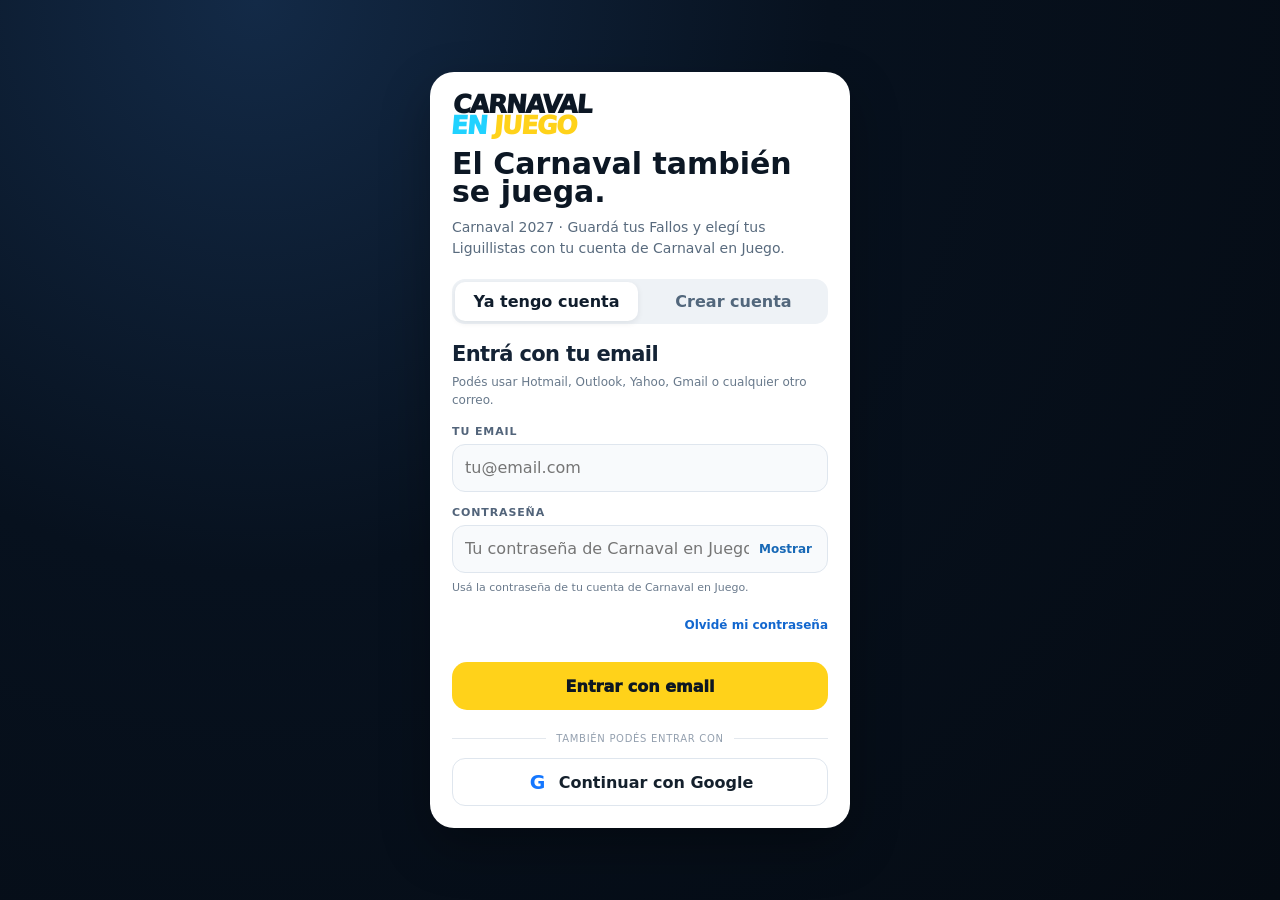
==== commit 906e392f: "Publish Carnaval 2027 V3 with official contest and Liguillistas Switch the app to the prepared Concu" ====
--- a/index.html
+++ b/index.html
@@ -12,9 +12,9 @@
 <link rel="apple-touch-icon" href="/apple-touch-icon.png">
 <style>
 :root{--bg:#07111e;--bg2:#0c1829;--card:#fff;--ink:#0c1724;--muted:#728094;--blue:#1477ff;--cyan:#21d2ff;--yellow:#ffd21a;--white:#f7fbff;--green:#18a66b;--red:#b6344b}
-*{box-sizing:border-box}body{margin:0;font-family:Inter,ui-sans-serif,system-ui,-apple-system,BlinkMacSystemFont,"Segoe UI",sans-serif;background:radial-gradient(circle at 20% 0%,#132a47 0,#07111e 42%,#050b13 100%);color:var(--white);min-height:100vh}button,input,select{font:inherit}.hidden{display:none!important}.shell{max-width:470px;margin:0 auto;min-height:100vh;background:linear-gradient(180deg,#091522,#07111e);position:relative}.top{position:sticky;top:0;z-index:20;padding:12px 16px 10px;background:rgba(7,17,30,.96);border-bottom:1px solid rgba(255,255,255,.06)}.brand{display:flex;justify-content:space-between;align-items:center;gap:10px}.logo{font-weight:1000;line-height:.84;font-size:25px;letter-spacing:-.05em;transform:skew(-5deg)}.logo .b{color:var(--cyan)}.logo .c{color:var(--yellow)}.mini{font-size:10px;text-transform:uppercase;letter-spacing:.13em;color:#9cafc3}.screen{display:none;padding:14px 14px 98px}.screen.active{display:block}.page-title{font-size:28px;line-height:1;margin:6px 2px 6px;letter-spacing:-.04em}.page-sub{font-size:13px;color:#9cafc3;margin:0 2px 14px}.card{background:#fff;color:var(--ink);border-radius:20px;padding:16px;margin-bottom:12px;box-shadow:0 12px 30px rgba(0,0,0,.18)}.dark{background:#0f1d2e;color:#fff;border:1px solid rgba(255,255,255,.08)}.hero{overflow:hidden;position:relative;border-radius:24px;padding:22px;min-height:190px;background:radial-gradient(circle at 88% 16%,rgba(255,210,26,.28),transparent 24%),linear-gradient(145deg,#172c49,#0b1524 72%);border:1px solid rgba(255,255,255,.07)}.hero h1{font-size:35px;line-height:.95;margin:8px 0 12px;letter-spacing:-.05em}.hero p{color:#c0ccda;font-size:14px;line-height:1.45;max-width:320px}.kicker{font-size:11px;text-transform:uppercase;letter-spacing:.14em;font-weight:900;color:var(--yellow)}.row{display:flex;align-items:center;gap:12px}.space{justify-content:space-between}.title{font-size:16px;font-weight:900}.meta{font-size:12px;color:var(--muted)}.cta,.submit{border:0;border-radius:15px;padding:13px 16px;background:var(--yellow);color:#0d1722;font-weight:1000;cursor:pointer}.submit{width:100%;margin-top:12px}.cta.secondary{background:transparent;color:#fff;border:1px solid rgba(255,255,255,.18)}.cta.small{padding:8px 10px;border-radius:11px;font-size:12px}.cta.danger{background:#ffe7eb;color:#96273b}.bottom{position:fixed;bottom:0;left:50%;transform:translateX(-50%);width:min(470px,100%);z-index:30;display:grid;grid-template-columns:repeat(5,1fr);background:rgba(255,255,255,.98);border-top:1px solid #e6ebf0;padding:8px 4px calc(8px + env(safe-area-inset-bottom));box-shadow:0 -10px 24px rgba(0,0,0,.12)}.nav{border:0;background:transparent;color:#687687;font-size:10px;font-weight:800;display:flex;flex-direction:column;align-items:center;gap:4px}.nav span{font-size:20px}.nav.active{color:#101a27}.field{margin:10px 0}.field label{display:block;font-size:11px;font-weight:900;text-transform:uppercase;letter-spacing:.08em;color:#69778a;margin-bottom:6px}.field input,.field select{width:100%;border:1px solid #dfe6ee;border-radius:13px;padding:12px;background:#f8fafc;color:#14202c;outline:none}.auth{min-height:100vh;display:grid;place-items:center;padding:24px}.authbox{width:min(420px,100%);background:#fff;color:var(--ink);border-radius:24px;padding:22px;box-shadow:0 20px 50px rgba(0,0,0,.3)}.authbox h1{font-size:30px;line-height:.95;margin:14px 0 8px}.authbox p{color:#748195;font-size:13px}.auth-tabs{display:grid;grid-template-columns:1fr 1fr;background:#eef2f6;padding:3px;border-radius:13px;margin:12px 0}.auth-tabs button{border:0;background:transparent;padding:10px;border-radius:10px;font-weight:900}.auth-tabs button.active{background:#fff}.social{display:grid;gap:9px;margin:14px 0}.social button{width:100%;border:1px solid #dfe6ee;background:#fff;color:#14202c;border-radius:13px;padding:12px;font-weight:900;cursor:pointer;display:flex;align-items:center;justify-content:center;gap:10px}.social button:disabled{opacity:.45;cursor:not-allowed}.divider{display:flex;align-items:center;gap:10px;color:#94a0af;font-size:11px;text-transform:uppercase;letter-spacing:.12em;margin:14px 0}.divider:before,.divider:after{content:"";height:1px;background:#e3e8ee;flex:1}.notice{background:#fff8d7;color:#614d00;border-radius:14px;padding:11px;font-size:12px;margin:10px 0}.success{background:#e9f8f0;color:#146c43}.error{background:#fff0f2;color:#a6293a}.empty{text-align:center;padding:24px 12px;color:#768495}.toast{position:fixed;left:50%;bottom:88px;transform:translateX(-50%) translateY(24px);background:#0e1724;color:#fff;padding:11px 14px;border-radius:12px;opacity:0;pointer-events:none;transition:.2s;z-index:99}.toast.show{opacity:1;transform:translateX(-50%) translateY(0)}.badge{display:inline-flex;align-items:center;border-radius:999px;padding:5px 9px;font-size:10px;font-weight:900;background:#edf2f7;color:#425267}.badge.good{background:#e8f7ef;color:#13744b}.badge.warn{background:#fff4c8;color:#6c5700}.badge.dark{background:#17263a;color:#d9e4f2}.stack{display:grid;gap:9px}.list-row{display:flex;justify-content:space-between;gap:12px;align-items:flex-start;padding:11px 0;border-bottom:1px solid #edf1f5}.list-row:last-child{border-bottom:0}.list-main{min-width:0}.list-title{font-weight:900;font-size:14px}.list-meta{font-size:11px;color:#7a8797;margin-top:3px}.section-head{display:flex;align-items:center;justify-content:space-between;gap:10px;margin-bottom:9px}.section-head h2{font-size:17px;margin:0}.admin-summary{display:grid;grid-template-columns:repeat(2,1fr);gap:8px}.metric{background:#f4f7fa;border-radius:14px;padding:12px}.metric strong{display:block;font-size:24px;line-height:1}.metric span{display:block;font-size:10px;text-transform:uppercase;letter-spacing:.08em;color:#718092;margin-top:5px}.admin-back{border:0;background:transparent;color:#c5d1df;padding:3px 0 10px;font-weight:800}.admin-actions{display:grid;grid-template-columns:1fr 1fr;gap:8px}.subtle{font-size:11px;color:#8794a4;line-height:1.4}.quota-row{display:grid;grid-template-columns:1fr 92px;gap:10px;align-items:center;padding:7px 0}.quota-row input{width:100%;border:1px solid #dfe6ee;border-radius:11px;padding:9px}.toggle{display:flex;align-items:center;gap:8px;font-size:12px;color:#5d6a79}.toggle input{width:auto}.admin-card-title{font-size:18px;font-weight:1000;margin:0 0 5px}.admin-card-sub{font-size:12px;color:#748195;margin:0 0 12px}.linkbtn{border:0;background:none;color:#1267cf;font-weight:900;padding:0;cursor:pointer}.dark .linkbtn{color:#8cc8ff}
+*{box-sizing:border-box}body{margin:0;font-family:Inter,ui-sans-serif,system-ui,-apple-system,BlinkMacSystemFont,"Segoe UI",sans-serif;background:radial-gradient(circle at 20% 0%,#132a47 0,#07111e 42%,#050b13 100%);color:var(--white);min-height:100vh}button,input,select{font:inherit}.hidden{display:none!important}.shell{max-width:470px;margin:0 auto;min-height:100vh;background:linear-gradient(180deg,#091522,#07111e);position:relative}.top{position:sticky;top:0;z-index:20;padding:12px 16px 10px;background:rgba(7,17,30,.96);border-bottom:1px solid rgba(255,255,255,.06)}.brand{display:flex;justify-content:space-between;align-items:center;gap:10px}.logo{font-weight:1000;line-height:.84;font-size:25px;letter-spacing:-.05em;transform:skew(-5deg)}.logo .b{color:var(--cyan)}.logo .c{color:var(--yellow)}.mini{font-size:10px;text-transform:uppercase;letter-spacing:.13em;color:#9cafc3}.screen{display:none;padding:14px 14px 98px}.screen.active{display:block}.page-title{font-size:28px;line-height:1;margin:6px 2px 6px;letter-spacing:-.04em}.page-sub{font-size:13px;color:#9cafc3;margin:0 2px 14px}.card{background:#fff;color:var(--ink);border-radius:20px;padding:16px;margin-bottom:12px;box-shadow:0 12px 30px rgba(0,0,0,.18)}.dark{background:#0f1d2e;color:#fff;border:1px solid rgba(255,255,255,.08)}.hero{overflow:hidden;position:relative;border-radius:24px;padding:22px;min-height:190px;background:radial-gradient(circle at 88% 16%,rgba(255,210,26,.28),transparent 24%),linear-gradient(145deg,#172c49,#0b1524 72%);border:1px solid rgba(255,255,255,.07)}.hero h1{font-size:35px;line-height:.95;margin:8px 0 12px;letter-spacing:-.05em}.hero p{color:#c0ccda;font-size:14px;line-height:1.45;max-width:320px}.kicker{font-size:11px;text-transform:uppercase;letter-spacing:.14em;font-weight:900;color:var(--yellow)}.row{display:flex;align-items:center;gap:12px}.space{justify-content:space-between}.title{font-size:16px;font-weight:900}.meta{font-size:12px;color:var(--muted)}.cta,.submit{border:0;border-radius:15px;padding:13px 16px;background:var(--yellow);color:#0d1722;font-weight:1000;cursor:pointer}.submit{width:100%;margin-top:12px}.cta.secondary{background:transparent;color:#fff;border:1px solid rgba(255,255,255,.18)}.cta.small{padding:8px 10px;border-radius:11px;font-size:12px}.cta.danger{background:#ffe7eb;color:#96273b}.bottom{position:fixed;bottom:0;left:50%;transform:translateX(-50%);width:min(470px,100%);z-index:30;display:grid;grid-template-columns:repeat(6,minmax(0,1fr));background:rgba(255,255,255,.98);border-top:1px solid #e6ebf0;padding:8px 4px calc(8px + env(safe-area-inset-bottom));box-shadow:0 -10px 24px rgba(0,0,0,.12)}.nav{border:0;background:transparent;color:#687687;font-size:10px;font-weight:800;display:flex;flex-direction:column;align-items:center;gap:4px}.nav span{font-size:20px}.nav.active{color:#101a27}.field{margin:10px 0}.field label{display:block;font-size:11px;font-weight:900;text-transform:uppercase;letter-spacing:.08em;color:#69778a;margin-bottom:6px}.field input,.field select{width:100%;border:1px solid #dfe6ee;border-radius:13px;padding:12px;background:#f8fafc;color:#14202c;outline:none}.auth{min-height:100vh;display:grid;place-items:center;padding:24px}.authbox{width:min(420px,100%);background:#fff;color:var(--ink);border-radius:24px;padding:22px;box-shadow:0 20px 50px rgba(0,0,0,.3)}.authbox h1{font-size:30px;line-height:.95;margin:14px 0 8px}.authbox p{color:#748195;font-size:13px}.auth-tabs{display:grid;grid-template-columns:1fr 1fr;background:#eef2f6;padding:3px;border-radius:13px;margin:12px 0}.auth-tabs button{border:0;background:transparent;padding:10px;border-radius:10px;font-weight:900}.auth-tabs button.active{background:#fff}.social{display:grid;gap:9px;margin:14px 0}.social button{width:100%;border:1px solid #dfe6ee;background:#fff;color:#14202c;border-radius:13px;padding:12px;font-weight:900;cursor:pointer;display:flex;align-items:center;justify-content:center;gap:10px}.social button:disabled{opacity:.45;cursor:not-allowed}.divider{display:flex;align-items:center;gap:10px;color:#94a0af;font-size:11px;text-transform:uppercase;letter-spacing:.12em;margin:14px 0}.divider:before,.divider:after{content:"";height:1px;background:#e3e8ee;flex:1}.notice{background:#fff8d7;color:#614d00;border-radius:14px;padding:11px;font-size:12px;margin:10px 0}.success{background:#e9f8f0;color:#146c43}.error{background:#fff0f2;color:#a6293a}.empty{text-align:center;padding:24px 12px;color:#768495}.toast{position:fixed;left:50%;bottom:88px;transform:translateX(-50%) translateY(24px);background:#0e1724;color:#fff;padding:11px 14px;border-radius:12px;opacity:0;pointer-events:none;transition:.2s;z-index:99}.toast.show{opacity:1;transform:translateX(-50%) translateY(0)}.badge{display:inline-flex;align-items:center;border-radius:999px;padding:5px 9px;font-size:10px;font-weight:900;background:#edf2f7;color:#425267}.badge.good{background:#e8f7ef;color:#13744b}.badge.warn{background:#fff4c8;color:#6c5700}.badge.dark{background:#17263a;color:#d9e4f2}.stack{display:grid;gap:9px}.list-row{display:flex;justify-content:space-between;gap:12px;align-items:flex-start;padding:11px 0;border-bottom:1px solid #edf1f5}.list-row:last-child{border-bottom:0}.list-main{min-width:0}.list-title{font-weight:900;font-size:14px}.list-meta{font-size:11px;color:#7a8797;margin-top:3px}.section-head{display:flex;align-items:center;justify-content:space-between;gap:10px;margin-bottom:9px}.section-head h2{font-size:17px;margin:0}.admin-summary{display:grid;grid-template-columns:repeat(2,1fr);gap:8px}.metric{background:#f4f7fa;border-radius:14px;padding:12px}.metric strong{display:block;font-size:24px;line-height:1}.metric span{display:block;font-size:10px;text-transform:uppercase;letter-spacing:.08em;color:#718092;margin-top:5px}.admin-back{border:0;background:transparent;color:#c5d1df;padding:3px 0 10px;font-weight:800}.admin-actions{display:grid;grid-template-columns:1fr 1fr;gap:8px}.subtle{font-size:11px;color:#8794a4;line-height:1.4}.quota-row{display:grid;grid-template-columns:1fr 92px;gap:10px;align-items:center;padding:7px 0}.quota-row input{width:100%;border:1px solid #dfe6ee;border-radius:11px;padding:9px}.toggle{display:flex;align-items:center;gap:8px;font-size:12px;color:#5d6a79}.toggle input{width:auto}.admin-card-title{font-size:18px;font-weight:1000;margin:0 0 5px}.admin-card-sub{font-size:12px;color:#748195;margin:0 0 12px}.linkbtn{border:0;background:none;color:#1267cf;font-weight:900;padding:0;cursor:pointer}.dark .linkbtn{color:#8cc8ff}
 
-/* Carnaval en Juego v2.0 */
+/* Carnaval en Juego v3.0 */
 .spark{color:var(--yellow)}.version{display:inline-block;border:1px solid rgba(255,255,255,.2);border-radius:6px;padding:3px 5px;margin-left:4px;color:#ffe082;font-size:9px;letter-spacing:0}
 .hero{min-height:232px;background:radial-gradient(circle at 100% 5%,rgba(22,210,239,.18),transparent 48%),radial-gradient(circle at 80% 90%,rgba(255,210,26,.14),transparent 34%),linear-gradient(150deg,#18385b,#0b192b 80%)}
 .hero h1{font-size:36px;line-height:1.04}.hero .cta{margin-top:5px;padding:11px 15px;font-size:13px}.facts{display:grid;grid-template-columns:repeat(3,1fr);gap:7px;margin:12px 0 20px}.facts>div{text-align:center;border-radius:15px;padding:13px 4px;background:#101f31;border:1px solid rgba(255,255,255,.08)}.facts b{display:block;font-size:26px;line-height:1.1;color:#fff}.facts span{font-size:10px;color:#96adc8;letter-spacing:.02em}.main-section{margin:17px 0 12px}.main-section h2{font-size:17px}.date-tabs,.chip-strip{display:flex;overflow-x:auto;gap:7px;padding:1px 0 9px;scrollbar-width:none}.date-tabs::-webkit-scrollbar,.chip-strip::-webkit-scrollbar{display:none}.date-tab,.chip{flex:none;border:1px solid rgba(255,255,255,.12);border-radius:13px;padding:9px 11px;background:#122238;color:#adc0d3;font-size:12px;font-weight:850;cursor:pointer}.date-tab{min-width:65px;text-align:center}.date-tab strong{display:block;font-size:17px;color:#fff}.date-tab.active,.chip.active{background:var(--yellow);border-color:var(--yellow);color:#162231}.date-tab.active strong{color:#162231}.chip{border-radius:999px;padding:9px 13px}.fixture-stack{display:grid;gap:8px}.fixture-row{background:#fff;border-radius:14px;padding:12px;display:flex;gap:12px;align-items:center;color:#142034;box-shadow:0 6px 14px rgba(0,0,0,.08)}.fixture-time{font-weight:1000;font-size:15px;min-width:52px;color:#0d263f}.fixture-info{flex:1;min-width:0}.fixture-info strong{display:block;font-size:14px}.fixture-info small{font-size:11px;color:#718298}.category-dot{display:inline-block;width:8px;height:8px;border-radius:50%;margin-right:5px;background:#3ca7ec}.category-dot.parodistas{background:#3fc7b5}.category-dot.humoristas{background:#e77768}.category-dot.revistas{background:#e8a04d}.category-dot.comparsas{background:#ae95ed}.muted-light{color:#9cacbf;font-size:12px;line-height:1.45}.quota-grid{display:grid;grid-template-columns:repeat(2,1fr);gap:8px}.quota-stat{border:1px solid rgba(255,255,255,.08);border-radius:13px;padding:11px;background:#182941}.quota-stat span{display:block;font-size:11px;color:#b2c4d6}.quota-stat b{font-size:23px;color:#fff}.quota-stat em{font-style:normal;font-size:10px;color:#9eaec1;margin-left:5px}
@@ -36,6 +36,7 @@
 @media(max-width:480px){.auth{padding:22px 14px}.authbox{padding:22px 18px}.authbox h1{font-size:29px}}
 /* Estados y resultados de la comunidad */
 .performance-status{display:inline-flex;border-radius:8px;padding:5px 8px;font-size:10px;font-weight:900;margin-top:7px;background:#eaf3ff;color:#155ca3}.performance-status.suspended{background:#ffe8ed;color:#96273d}.performance-status.rescheduled{background:#fff2c4;color:#725800}.performance-status.completed{background:#e6f7ed;color:#146b42}.performance-note{font-size:11px;line-height:1.45;color:#65768b;margin:6px 0 0}.fixture-side{text-align:right;max-width:115px;flex-shrink:0}.fixture-side .soft-pill{display:block}.fallo-card .row{align-items:flex-start}.fallo-card .badge{flex-shrink:0}.fallo-score-tabs{display:grid;grid-template-columns:repeat(2,minmax(0,1fr));gap:7px;margin:12px 0}.fallo-score-tabs .chip{white-space:normal;border-radius:12px;padding:11px 7px}.ranking-card{display:grid;grid-template-columns:30px minmax(0,1fr) auto;align-items:center;gap:10px;background:#fff;color:#172233;border-radius:16px;padding:14px}.ranking-place{font-size:20px;font-weight:1000;color:#7d8da0}.ranking-score{text-align:right;font-size:24px;font-weight:1000;color:#116576}.ranking-score small{display:block;font-size:10px;font-weight:700;color:#728094}.ranking-card .text-link{font-size:12px;text-align:left}.score-comparison{display:grid;grid-template-columns:1fr 1fr;gap:9px;margin:15px 0}.score-comparison>div{background:#f0f5fa;border-radius:14px;padding:15px 10px}.score-comparison span{font-size:12px;color:#55677c;display:block}.score-comparison b{font-size:30px;display:block;margin-top:5px}.score-comparison .community-score{background:#e4f8fa;color:#116576}.community-detail h2{font-size:21px;margin:12px 0 4px}.community-detail h3{font-size:16px;margin:22px 0 10px}.rubric-table-wrap{overflow-x:auto}.rubric-table{width:100%;border-collapse:collapse;font-size:11px}.rubric-table th,.rubric-table td{padding:10px 5px;border-bottom:1px solid #e8edf2;text-align:right}.rubric-table th:first-child,.rubric-table td:first-child{text-align:left;min-width:100px}.rubric-table th{font-size:10px;color:#61768a}.distribution-row{display:grid;grid-template-columns:65px 1fr 43px;gap:9px;align-items:center;font-size:12px;margin:12px 0}.distribution-row .progress-track{margin:0}.distribution-row>span:last-child{text-align:right;color:#526b80}.community-detail .notice{line-height:1.5}.fallo-refresh{margin:10px 0;color:#a7d9ff}.community-detail{scroll-margin-top:90px}.screen button:focus-visible{outline:3px solid #1477ff;outline-offset:3px}.stack[aria-busy=true]{opacity:.75}
+.hinchada-stats{display:flex;align-items:center;gap:12px;flex-wrap:wrap;margin-top:9px;font-size:11px;color:#61748a}.hinchada-stats b{color:#18394f}.hinchada-card{padding:15px}.hinchada-card .ranking-score{color:#8a5900}.hinchada-card .progress-bar{background:var(--yellow)}.hinchada-card .list-meta{line-height:1.4}.nav{min-width:0;cursor:pointer}.info-panel summary{cursor:pointer;font-weight:800;color:#fff}.info-panel p:last-child{margin-bottom:0}
 </style>
 </head>
 <body>
@@ -43,7 +44,7 @@
   <div class="authbox">
     <div class="logo"><span>CARNAVAL</span><br><span class="b">EN</span> <span class="c">JUEGO</span></div>
     <h1>El Carnaval también se juega.</h1>
-    <p class="auth-intro">Guardá tus Fallos y elegí tus Clasificados con tu cuenta de Carnaval en Juego.</p>
+    <p class="auth-intro">Carnaval 2027 · Guardá tus Fallos y elegí tus Liguillistas con tu cuenta de Carnaval en Juego.</p>
     <div id="authStandard">
     <div class="auth-tabs" role="group" aria-label="Acceso con email"><button id="tabLogin" type="button" class="active" aria-pressed="true">Ya tengo cuenta</button><button id="tabSignup" type="button" aria-pressed="false">Crear cuenta</button></div>
     <h2 class="auth-form-title" id="authFormTitle">Entrá con tu email</h2>
@@ -77,19 +78,20 @@
   </div>
 </div>
 <div id="appView" class="shell hidden">
-<header class="top"><div class="brand"><div class="logo"><span>CARNAVAL</span><br><span class="b">EN</span> <span class="c">JUEGO</span></div><div class="mini">PREVIA 2027 <span class="version">V2.0</span></div></div></header>
+<header class="top"><div class="brand"><div class="logo"><span>CARNAVAL</span><br><span class="b">EN</span> <span class="c">JUEGO</span></div><div class="mini">CARNAVAL 2027 <span class="version">V3.0</span></div></div></header>
 <main>
 <section id="inicio" class="screen active">
-  <div class="hero"><div class="kicker">PRUEBA DE ADMISIÓN · 2027</div><h1>El Carnaval<br>también se juega<span class="spark">.</span></h1><p>El fixture, tus fallos y tus candidatos a clasificar. Todo en un mismo lugar.</p><button class="cta" id="homePredict">Elegir mis clasificados →</button></div>
-  <div class="facts"><div><b id="homeCountEnsembles">34</b><span>Conjuntos</span></div><div><b id="homeCountDays">7</b><span>Jornadas</span></div><div><b id="homeCountQuotas">15</b><span>Lugares</span></div></div>
-  <div class="section-head main-section"><h2>Fixture · 10 al 16 de noviembre</h2><span id="homeEventStatus" class="badge dark">Preparación</span></div>
+  <div class="hero"><div class="kicker">CONCURSO OFICIAL · 2027</div><h1>El Carnaval<br>también se juega<span class="spark">.</span></h1><p>Seguí el Concurso Oficial, hacé tus Fallos y elegí tus Liguillistas. Todo en un mismo lugar.</p><button class="cta" id="homePredict">Elegir mis liguillistas →</button></div>
+  <div class="facts"><div><b id="homeCountEnsembles">39</b><span>Conjuntos</span></div><div><b id="homeCountDays">0</b><span>Etapas cargadas</span></div><div><b id="homeCountQuotas">24</b><span>Liguillistas</span></div></div>
+  <div class="section-head main-section"><h2>Fixture · Concurso Oficial</h2><span id="homeEventStatus" class="badge dark">Preparación</span></div>
   <div id="fixtureDays" class="date-tabs" role="tablist" aria-label="Jornadas"></div>
   <div id="fixtureList" class="fixture-stack"></div>
-  <div class="card dark" style="margin-top:16px"><div class="kicker">Cupos de clasificación</div><p class="muted-light" style="margin:8px 0 14px">Estos son los lugares disponibles por categoría en la Prueba de Admisión.</p><div id="homeQuotas" class="quota-grid"></div></div>
+  <div class="card dark" style="margin-top:16px"><div class="kicker">Camino a la Liguilla</div><p class="muted-light" style="margin:8px 0 14px">Después de las dos primeras ruedas, 24 conjuntos avanzan a la Liguilla. La distribución por categoría se habilitará cuando quede confirmada oficialmente.</p><div id="homeQuotas" class="quota-grid"></div></div>
 </section>
-<section id="fallos" class="screen"><h1 class="page-title">Tus Fallos</h1><p class="page-sub">Calificá cada actuación por rubros. El promedio y tu ajuste forman el Fallo final.</p><div class="info-panel" style="margin-bottom:12px">Los Fallos se habilitan después de que cada conjunto haya actuado. Hacé tu propio Fallo para desbloquear los resultados de esa actuación en <strong>La gente</strong>.</div><div class="segmented" role="group" aria-label="Vista de Fallos"><button type="button" id="tabMyFallos" class="active" aria-pressed="true">Mis Fallos</button><button type="button" id="tabFalloCommunity" aria-pressed="false">La gente</button></div><div id="fallosCategories" class="chip-strip" aria-label="Filtrar por categoría"></div><div id="falloEditor" class="hidden"></div><div id="fallosList" class="stack"></div><div id="falloCommunityView" class="hidden"><div class="fallo-score-tabs" id="falloRankingModes" role="group" aria-label="Tipo de ranking"></div><p id="falloRankingDescription" class="muted-light"></p><div id="falloCommunityDetail" class="hidden community-detail" aria-live="polite"></div><div id="falloRankingList" class="stack" aria-live="polite"></div><button type="button" class="text-link fallo-refresh" id="refreshFalloCommunity">Actualizar resultados</button><p class="muted-light">Solo se muestran estadísticas agregadas. Los Fallos de otras personas y sus identidades son privados.</p></div></section>
-<section id="conjuntos" class="screen"><h1 class="page-title">Conjuntos</h1><p class="page-sub">Los 34 conjuntos que participan de la Admisión. Marcá los que querés seguir.</p><div id="ensembleCategories" class="chip-strip" aria-label="Filtrar por categoría"></div><div id="ensembleList" class="stack"></div></section>
-<section id="clasificados" class="screen"><h1 class="page-title">Tus Clasificados</h1><p id="predictionSub" class="page-sub">Elegí quiénes pasan a Carnaval.</p><div class="info-panel" style="margin-bottom:12px">Podés cambiar tus Clasificados todas las veces que quieras mientras la ronda esté abierta. Recordá guardar cada cambio.</div><div class="segmented"><button id="tabMyPredictions" class="active">Mi selección</button><button id="tabCommunity">La gente</button></div><div id="predictionCategories" class="chip-strip" aria-label="Categoría de pronóstico"></div><div id="predictionList"></div></section>
+<section id="fallos" class="screen"><h1 class="page-title">Tus Fallos</h1><p class="page-sub">Calificá cada actuación por rubros. El promedio y tu ajuste forman el Fallo final.</p><div class="info-panel" style="margin-bottom:12px">Los Fallos se habilitan después de que cada conjunto haya actuado. Hacé tu propio Fallo para desbloquear los resultados de esa actuación en <strong>La gente</strong>.</div><div class="segmented" role="group" aria-label="Vista de Fallos"><button type="button" id="tabMyFallos" class="active" aria-pressed="true">Mis Fallos</button><button type="button" id="tabFalloCommunity" aria-pressed="false">La gente</button></div><div id="fallosCategories" class="chip-strip" aria-label="Filtrar por categoría"></div><div id="falloEditor" class="hidden"></div><div id="fallosList" class="stack"></div><div id="falloCommunityView" class="hidden"><p id="falloRankingDescription" class="muted-light"></p><details class="info-panel" style="margin-bottom:12px"><summary>Cómo se calcula el Fallo</summary><p>El resultado pondera la confianza de los Fallos y reduce la influencia de patrones de puntajes extremos y favoritismos reiterados. Cuando hay al menos 7 Fallos para una actuación, también limita el efecto de los puntajes que se alejan mucho de la mediana.</p></details><div id="falloCommunityDetail" class="hidden community-detail" aria-live="polite"></div><div id="falloRankingList" class="stack" aria-live="polite"></div><button type="button" class="text-link fallo-refresh" id="refreshFalloCommunity">Actualizar resultados</button><p class="muted-light">Solo se muestran estadísticas agregadas. Los Fallos de otras personas y sus identidades son privados.</p></div></section>
+<section id="hinchada" class="screen"><h1 class="page-title">La Hinchada</h1><p class="page-sub">El ranking de popularidad de los conjuntos en Carnaval en Juego.</p><div class="info-panel" style="margin-bottom:12px"><strong>Cada cuenta suma a una hinchada.</strong> El ranking se ordena por quienes eligieron a cada conjunto como principal en su perfil. Los seguidores se muestran como dato adicional y no se suman a ese total.</div><button type="button" id="choosePrimary" class="cta small" style="margin-bottom:14px">Elegir mi conjunto principal</button><div id="hinchadaCategories" class="chip-strip" aria-label="Filtrar hinchadas por categoría"></div><p id="hinchadaSummary" class="muted-light"></p><div id="hinchadaList" class="stack" aria-live="polite"></div><button type="button" id="refreshHinchada" class="text-link fallo-refresh">Actualizar popularidad</button><p class="muted-light">Participan todos los conjuntos activos, incluidos los ya clasificados. Los porcentajes representan a los usuarios de la app que eligieron un principal en la categoría seleccionada. Solo se publican totales: los nombres y las preferencias individuales de otras personas permanecen privados.</p></section>
+<section id="conjuntos" class="screen"><h1 class="page-title">Conjuntos</h1><p class="page-sub">Los 39 conjuntos del Concurso Oficial 2027. Marcá los que querés seguir.</p><div id="ensembleCategories" class="chip-strip" aria-label="Filtrar por categoría"></div><div id="ensembleList" class="stack"></div></section>
+<section id="clasificados" class="screen"><h1 class="page-title">Tus Liguillistas</h1><p id="predictionSub" class="page-sub">Elegí quiénes creés que van a llegar a la Liguilla.</p><div class="segmented"><button id="tabMyPredictions" class="active">Mi selección</button><button id="tabCommunity">La gente</button></div><div id="predictionCategories" class="chip-strip" aria-label="Categoría de pronóstico"></div><div id="predictionList"></div></section>
 <section id="perfil" class="screen"><h1 class="page-title">Perfil</h1><p class="page-sub">Tu cuenta y preferencias de Carnaval en Juego.</p>
   <div class="card">
     <div class="title" id="profileEmail"></div><div class="meta" style="margin-top:5px">Cuenta autenticada</div>
@@ -103,7 +105,7 @@
 </section>
 <section id="admin" class="screen">
   <button id="adminBack" class="admin-back">← Volver a Perfil</button>
-  <h1 class="page-title">Panel Admin</h1><p class="page-sub">Configuración operativa de la Prueba de Admisión 2027.</p>
+  <h1 class="page-title">Panel Admin</h1><p class="page-sub">Configuración operativa del Concurso Oficial Carnaval 2027.</p>
   <div class="card">
     <div class="section-head"><h2>Estado</h2><span id="adminEventBadge" class="badge warn">draft</span></div>
     <div class="admin-summary"><div class="metric"><strong id="metricEnsembles">0</strong><span>Conjuntos</span></div><div class="metric"><strong id="metricPerformances">0</strong><span>Actuaciones</span></div><div class="metric"><strong id="metricRubrics">0</strong><span>Rubros</span></div><div class="metric"><strong id="metricRules">0</strong><span>Cupos</span></div></div>
@@ -114,10 +116,10 @@
     <button id="saveEvent" class="submit">Guardar estado</button>
   </div>
   <div class="card">
-    <h2 class="admin-card-title">Conjuntos</h2><p class="admin-card-sub">Los 34 conjuntos y sus actuaciones fueron importados del fixture 2027. Podés incorporar altas o cambios desde acá.</p>
+    <h2 class="admin-card-title">Conjuntos</h2><p class="admin-card-sub">Los 39 conjuntos del Concurso Oficial 2027 están cargados. Podés incorporar altas o cambios desde acá.</p>
     <div class="field"><label>Categoría</label><select id="ensembleCategory"></select></div>
     <div class="field"><label>Nombre del conjunto</label><input id="ensembleName" placeholder="Ej. La Trasnochada"></div>
-    <button id="addEnsemble" class="submit">Agregar a la Prueba</button>
+    <button id="addEnsemble" class="submit">Agregar al Concurso</button>
     <div id="adminEnsembleList" style="margin-top:10px"></div>
   </div>
   <div class="card">
@@ -131,7 +133,7 @@
     <div id="adminPerformanceList" style="margin-top:10px"></div>
   </div>
   <div class="card">
-    <h2 class="admin-card-title">Tus Clasificados</h2><p class="admin-card-sub">Definí apertura, cierre y cantidad exacta de clasificados por categoría.</p>
+    <h2 class="admin-card-title">Tus Liguillistas</h2><p class="admin-card-sub">Definí apertura, cierre y cantidad de Liguillistas por categoría cuando el reglamento 2027 quede confirmado.</p>
     <div class="field"><label>Estado de la ronda</label><select id="roundStatus"><option value="draft">Borrador</option><option value="open">Abierta</option><option value="closed">Cerrada</option></select></div>
     <div class="field"><label>Apertura</label><input id="roundOpen" type="datetime-local"></div>
     <div class="field"><label>Cierre</label><input id="roundClose" type="datetime-local"></div>
@@ -152,7 +154,7 @@
   </div>
 </section>
 </main>
-<nav class="bottom"><button class="nav active" data-screen="inicio"><span>⌂</span>Inicio</button><button class="nav" data-screen="fallos"><span>✦</span>Tus Fallos</button><button class="nav" data-screen="conjuntos"><span>◉</span>Conjuntos</button><button class="nav" data-screen="clasificados"><span>✓</span>Tus Clasif.</button><button class="nav" data-screen="perfil"><span>●</span>Perfil</button></nav>
+<nav class="bottom"><button class="nav active" data-screen="inicio"><span>⌂</span>Inicio</button><button class="nav" data-screen="fallos"><span>✦</span>Tus Fallos</button><button class="nav" data-screen="hinchada"><span>♥</span>Hinchada</button><button class="nav" data-screen="conjuntos"><span>◉</span>Conjuntos</button><button class="nav" data-screen="clasificados"><span>✓</span>Liguillistas</button><button class="nav" data-screen="perfil"><span>●</span>Perfil</button></nav>
 </div>
 <div id="toast" class="toast"></div>
 <script>
@@ -211,19 +213,13 @@
 function localToIso(v){return v?new Date(v+':00-03:00').toISOString():null}
 function isoToLocal(v){if(!v)return'';const t=new Intl.DateTimeFormat('sv-SE',{timeZone:'America/Montevideo',year:'numeric',month:'2-digit',day:'2-digit',hour:'2-digit',minute:'2-digit',hourCycle:'h23'}).format(new Date(v));return t.replace(' ','T')}
 function esc(v){return String(v??'').replace(/[&<>'"]/g,c=>({'&':'&amp;','<':'&lt;','>':'&gt;',"'":'&#39;','"':'&quot;'}[c]))}
-function showScreen(id){$$('.screen').forEach(x=>x.classList.remove('active'));$('#'+id).classList.add('active');$$('.nav').forEach(x=>x.classList.toggle('active',x.dataset.screen===id));window.scrollTo({top:0,behavior:'instant'})}
+function showScreen(id){ui.screen=id;$$('.screen').forEach(x=>x.classList.remove('active'));$('#'+id).classList.add('active');$$('.nav').forEach(x=>x.classList.toggle('active',x.dataset.screen===id));window.scrollTo({top:0,behavior:'instant'});if(id==='hinchada'){renderHinchada();fetchHinchada()}}
 function setAuthMode(v){signupMode=v;$('#authForgot').classList.toggle('hidden',v);$('#tabLogin').classList.toggle('active',!v);$('#tabSignup').classList.toggle('active',v);$('#tabLogin').setAttribute('aria-pressed',String(!v));$('#tabSignup').setAttribute('aria-pressed',String(v));$('#authFormTitle').textContent=v?'Creá tu cuenta con email':'Entrá con tu email';$('#authSubmit').textContent=v?'Crear cuenta con email':'Entrar con email';$('#authEmail').setAttribute('autocomplete',v?'email':'username');$('#authPassword').setAttribute('autocomplete',v?'new-password':'current-password');$('#authPassword').placeholder=v?'Elegí una contraseña':'Tu contraseña de Carnaval en Juego';$('#authPasswordHelp').textContent=v?'Elegí una contraseña para Carnaval en Juego, de al menos 6 caracteres.':'Usá la contraseña de tu cuenta de Carnaval en Juego.';$('#authPassword').type='password';$('#authPasswordToggle').textContent='Mostrar';$('#authPasswordToggle').setAttribute('aria-label','Mostrar contraseña');$('#authPasswordToggle').setAttribute('aria-pressed','false');$('#authConfirmField').classList.toggle('hidden',!v);$('#authPasswordConfirm').disabled=!v;$('#authPasswordConfirm').required=v;$('#authPasswordConfirm').value='';$('#authNotice').classList.add('hidden')}
 function renderSelectOptions(){const cats=state.categories.map(c=>`<option value="${c.id}">${esc(c.name)}</option>`).join('');$('#ensembleCategory').innerHTML=cats;$('#rubricCategory').innerHTML=cats;$('#profilePrimary').innerHTML='<option value="">No tengo uno</option>'+state.ensembles.map(e=>`<option value="${e.id}">${esc(e.name)}</option>`).join('');$('#performanceParticipant').innerHTML=state.participants.map(p=>{const e=state.ensembles.find(x=>x.id===p.ensemble_id);return `<option value="${p.id}">${esc(e?.name||'Conjunto')}</option>`}).join('')||'<option value="">Sin participantes</option>'}
-// PUBLIC INTERFACE: Previa 2027, fixture, filtros, Fallos y Tus Clasificados.
-let ui={dayIndex:0,conjuntosCat:'all',fallosCat:'all',fallosTab:'mine',falloRankingMode:'reliable_average',communityPerformanceId:null,predCat:null,predTab:'mine',falloId:null,adjustment:0,scores:{}};
+// PUBLIC INTERFACE: Carnaval 2027, fixture, Fallos, Hinchada y Tus Liguillistas.
+let ui={screen:'inicio',hinchadaCat:'all',dayIndex:0,conjuntosCat:'all',fallosCat:'all',fallosTab:'mine',communityPerformanceId:null,predCat:null,predTab:'mine',falloId:null,adjustment:0,scores:{}};
 let falloCommunity={rankings:{},details:{}},falloCommunityEpoch=0,stateUserId=null;
 function resetFalloCommunity(){falloCommunityEpoch++;falloCommunity={rankings:{},details:{}};$('#falloRankingList').innerHTML='';$('#falloCommunityDetail').innerHTML='';$('#falloCommunityDetail').classList.add('hidden')}
-const FALLO_RANKING_MODES=[
-  {key:'reliable_average',label:'Fallo Confiable',description:'Ranking principal: pondera la confianza y, desde 7 Fallos, limita el efecto de los puntajes extremos.'},
-  {key:'popular_average',label:'Popular',description:'Promedio de todos los Fallos recibidos en cada actuación.'},
-  {key:'neutral_average',label:'Neutral',description:'Promedio de quienes no declararon a ese conjunto como su principal.'},
-  {key:'fans_average',label:'Hinchas',description:'Promedio de quienes declararon a ese conjunto como su principal.'}
-];
 function performanceStatus(p){return ({scheduled:'Programada',suspended:'Suspendida',rescheduled:'Reprogramada',completed:'Finalizada'})[p.status]||'Pendiente'}
 function performanceBadge(p){const type=['scheduled','suspended','rescheduled','completed'].includes(p.status)?p.status:'scheduled';return `<span class="performance-status ${type}">${performanceStatus(p)}</span>`}
 function performanceDate(p){return p.scheduled_at?esc(uyDay(p.scheduled_at)+' · '+uyTime(p.scheduled_at)):'Fecha a confirmar'}
@@ -242,16 +238,16 @@
 function showHome(){
   const p=allPerformances(),days=[...new Set(p.map(x=>uyDateKey(x.p.scheduled_at)))];
   if(ui.dayIndex>=days.length)ui.dayIndex=0;
-  $('#homeCountEnsembles').textContent=eventParts().length;$('#homeCountDays').textContent=days.length;$('#homeCountQuotas').textContent=state.categories.reduce((n,c)=>n+quotaOf(c),0);
-  $('#homeEventStatus').textContent=state.event?.status==='open'?'Abierto':state.event?.status==='closed'?'Cerrado':'Preparación';
+  $('#homeCountEnsembles').textContent=eventParts().length;$('#homeCountDays').textContent=days.length;$('#homeCountQuotas').textContent=24;
+  $('#homeEventStatus').textContent=state.event?.status==='open'?'En curso':state.event?.status==='closed'?'Finalizado':'Preparación';
   $('#fixtureDays').innerHTML=days.map((date,i)=>{const first=p.find(x=>uyDateKey(x.p.scheduled_at)===date);return `<button type="button" class="date-tab ${ui.dayIndex===i?'active':''}" data-fixture-day="${i}" role="tab" aria-selected="${ui.dayIndex===i}">${esc(uyPart(first.p.scheduled_at,'weekday').replace('.',''))}<strong>${esc(uyPart(first.p.scheduled_at,'day'))}</strong></button>`}).join('');
-  $('#fixtureList').innerHTML=(p.filter(x=>uyDateKey(x.p.scheduled_at)===days[ui.dayIndex]).map(x=>`<div class="fixture-row"><div class="fixture-time">${uyTime(x.p.scheduled_at)}</div><div class="fixture-info"><strong>${esc(x.e.name)}</strong><small><span class="category-dot ${esc(x.c.slug)}"></span>${esc(categoryName(x.c))}</small>${performanceNote(x.p)}</div><div class="fixture-side">${x.p.stage_label?`<span class="soft-pill">${esc(x.p.stage_label)}</span>`:''}${performanceBadge(x.p)}</div></div>`).join(''))||'<div class="info-panel">Todavía no hay actuaciones cargadas.</div>';
-  $('#homeQuotas').innerHTML=state.categories.map(c=>`<div class="quota-stat"><span>${esc(categoryName(c))}</span><b>${quotaOf(c)}</b><em>cupos</em></div>`).join('');
+  $('#fixtureList').innerHTML=(p.filter(x=>uyDateKey(x.p.scheduled_at)===days[ui.dayIndex]).map(x=>`<div class="fixture-row"><div class="fixture-time">${uyTime(x.p.scheduled_at)}</div><div class="fixture-info"><strong>${esc(x.e.name)}</strong><small><span class="category-dot ${esc(x.c.slug)}"></span>${esc(categoryName(x.c))}</small>${performanceNote(x.p)}</div><div class="fixture-side">${x.p.stage_label?`<span class="soft-pill">${esc(x.p.stage_label)}</span>`:''}${performanceBadge(x.p)}</div></div>`).join(''))||'<div class="info-panel"><strong>El fixture oficial todavía no está cargado.</strong> Apenas se publique, las etapas aparecerán acá.</div>';
+  $('#homeQuotas').innerHTML=state.categories.map(c=>{const n=eventParts().map(ensembleOfPart).filter(e=>e&&e.category_id===c.id).length;return `<div class="quota-stat"><span>${esc(categoryName(c))}</span><b>${n}</b><em>en concurso</em></div>`}).join('');
   $$('#fixtureDays [data-fixture-day]').forEach(b=>b.onclick=()=>{ui.dayIndex=Number(b.dataset.fixtureDay);showHome()});
 }
 async function toggleFollow(id){
   if(!session?.user)return toast('Entrá para seguir conjuntos');
-  try{if(state.follows.some(f=>f.ensemble_id===id)){await apiDelete('user_follows',`user_id=eq.${session.user.id}&ensemble_id=eq.${id}`);state.follows=state.follows.filter(f=>f.ensemble_id!==id)}else{await apiInsert('user_follows',{user_id:session.user.id,ensemble_id:id});state.follows.push({ensemble_id:id})}renderConjuntos()}
+  try{if(state.follows.some(f=>f.ensemble_id===id)){await apiDelete('user_follows',`user_id=eq.${session.user.id}&ensemble_id=eq.${id}`);state.follows=state.follows.filter(f=>f.ensemble_id!==id)}else{await apiInsert('user_follows',{user_id:session.user.id,ensemble_id:id});state.follows.push({ensemble_id:id})}resetHinchada();renderConjuntos()}
   catch(e){toast(e.message)}
 }
 function renderConjuntos(){
@@ -291,7 +287,45 @@
 function ownFallo(id){return session?.user&&stateUserId===session.user.id&&state.myFallos.find(f=>f.performance_id===id)}
 function aggregateNumber(value){return value!==null&&value!==undefined&&value!==''&&typeof value!=='boolean'&&Number.isFinite(Number(value))?Number(value):null}
 function falloScore(value){const n=aggregateNumber(value);return n===null?'—':n.toLocaleString('es-UY',{minimumFractionDigits:2,maximumFractionDigits:2})}
-function aggregateScores(row){return Object.fromEntries(['reliable_average','popular_average','neutral_average','fans_average'].map(k=>[k,aggregateNumber(row[k])]))}
+function aggregateScores(row){return {reliable_average:aggregateNumber(row.reliable_average)}}
+let hinchada={status:'idle',rows:[]},hinchadaEpoch=0;
+function resetHinchada(){hinchadaEpoch++;hinchada={status:'idle',rows:[]};$('#hinchadaList').innerHTML='';$('#hinchadaSummary').textContent=''}
+async function fetchHinchada(){
+  if(!session?.user||stateUserId!==session.user.id||hinchada.status==='loading'||hinchada.status==='ready')return;
+  const epoch=hinchadaEpoch,user=session.user.id;
+  hinchada={status:'loading',rows:[]};renderHinchada();
+  try{
+    const rows=await request('/rest/v1/rpc/get_hinchada_ranking',{method:'POST',body:JSON.stringify({})});
+    if(epoch!==hinchadaEpoch||session?.user?.id!==user||stateUserId!==user)return;
+    if(!Array.isArray(rows))throw new Error('Invalid aggregate response');
+    const active=new Set(state.ensembles.filter(e=>e.is_active!==false).map(e=>e.id));
+    hinchada={status:'ready',rows:rows.filter(r=>r&&active.has(r.ensemble_id)).map(r=>({ensemble_id:r.ensemble_id,primary_fans:Math.max(0,Math.floor(aggregateNumber(r.primary_fans)||0)),followers:Math.max(0,Math.floor(aggregateNumber(r.followers)||0))}))};
+  }catch{if(epoch!==hinchadaEpoch||session?.user?.id!==user)return;hinchada={status:'error',rows:[]}}
+  if(ui.screen==='hinchada')renderHinchada();
+}
+function renderHinchada(){
+  $('#hinchadaCategories').innerHTML=uiCategories(ui.hinchadaCat,'hinchada-cat',true);
+  $$('#hinchadaCategories [data-hinchada-cat]').forEach(b=>b.onclick=()=>{ui.hinchadaCat=b.dataset.hinchadaCat;renderHinchada()});
+  const root=$('#hinchadaList'),loading=hinchada.status==='loading'||hinchada.status==='idle';
+  root.setAttribute('aria-busy',String(loading));$('#refreshHinchada').disabled=hinchada.status==='loading';
+  $('#hinchadaSummary').textContent='';
+  if(!session?.user||stateUserId!==session.user.id){root.innerHTML='<div class="info-panel">Cargando los datos de tu cuenta…</div>';return}
+  if(loading){root.innerHTML='<div class="info-panel" role="status">Cargando el ranking de hinchadas…</div>';return}
+  if(hinchada.status==='error'){root.innerHTML='<div class="warning-inline" role="alert">No se pudo cargar la popularidad. Tocá «Actualizar popularidad» para reintentar.</div>';return}
+  const rows=hinchada.rows.map(r=>({...r,e:state.ensembles.find(e=>e.id===r.ensemble_id)})).filter(r=>r.e&&(ui.hinchadaCat==='all'||r.e.category_id===ui.hinchadaCat)).sort((a,b)=>b.primary_fans-a.primary_fans||a.e.name.localeCompare(b.e.name,'es'));
+  const total=rows.reduce((n,r)=>n+r.primary_fans,0),category=state.categories.find(c=>c.id===ui.hinchadaCat);
+  $('#hinchadaSummary').textContent=`${total.toLocaleString('es-UY')} ${total===1?'usuario eligió':'usuarios eligieron'} un conjunto principal${category?' en '+categoryName(category):' entre todos los conjuntos activos'}.`;
+  let html=total?'':'<div class="info-panel"><strong>La hinchada está por formarse.</strong> Todavía no hay conjuntos principales elegidos en esta categoría. Podés elegir el tuyo en Perfil.</div>';
+  let place=0,previous=null;
+  html+=rows.map((r,i)=>{
+    if(r.primary_fans!==previous){place=i+1;previous=r.primary_fans}
+    const percentage=total?100*r.primary_fans/total:0,cat=state.categories.find(c=>c.id===r.e.category_id);
+    return `<div class="card hinchada-card"><div class="ranking-card" style="padding:0"><span class="ranking-place">${r.primary_fans?place:'—'}</span><div class="list-main"><div class="list-title">${esc(r.e.name)}</div><div class="list-meta">${esc(categoryName(cat))}${state.profile?.primary_ensemble_id===r.e.id?' · Tu conjunto principal':''}</div></div><div class="ranking-score">${r.primary_fans.toLocaleString('es-UY')}<small>${r.primary_fans===1?'hincha':'hinchas'}</small></div></div><div class="hinchada-stats"><span><b>${percentage.toLocaleString('es-UY',{minimumFractionDigits:1,maximumFractionDigits:1})}%</b> de los principales</span><span><b>${r.followers.toLocaleString('es-UY')}</b> ${r.followers===1?'seguidor':'seguidores'}</span></div><div class="progress-track"><div class="progress-bar" style="width:${percentage}%"></div></div></div>`;
+  }).join('');
+  root.innerHTML=rows.length?html:'<div class="info-panel">No hay conjuntos activos en esta categoría.</div>';
+}
+$('#choosePrimary').onclick=()=>{showScreen('perfil');$('#profilePrimary').focus()};
+$('#refreshHinchada').onclick=()=>{resetHinchada();fetchHinchada()};
 function unlockedPerformances(){return allPerformances().filter(x=>ownFallo(x.p.id)&&(ui.fallosCat==='all'||x.c.id===ui.fallosCat))}
 function communityCategories(){return [...new Set(unlockedPerformances().map(x=>x.c.id))]}
 async function fetchFalloRanking(category){
@@ -308,9 +342,7 @@
   if(ui.fallosTab==='community')renderFalloCommunity();
 }
 function renderFalloCommunity(){
-  const mode=FALLO_RANKING_MODES.find(m=>m.key===ui.falloRankingMode)||FALLO_RANKING_MODES[0];
-  $('#falloRankingModes').innerHTML=FALLO_RANKING_MODES.map(m=>`<button type="button" class="chip ${mode.key===m.key?'active':''}" data-ranking-mode="${m.key}" aria-pressed="${mode.key===m.key}">${m.label}</button>`).join('');
-  $('#falloRankingDescription').textContent=mode.description+' Se ordenan solo las actuaciones para las que ya hiciste tu Fallo; no es el ranking completo de la categoría.';
+  $('#falloRankingDescription').textContent='Un único Fallo de la gente, calculado con el algoritmo de confianza. Se ordenan solo las actuaciones para las que ya hiciste tu Fallo; no es el ranking completo de la categoría.';
   const root=$('#falloRankingList'),unlocked=unlockedPerformances(),cats=communityCategories();
   const loading=cats.some(c=>!falloCommunity.rankings[c]||falloCommunity.rankings[c].status==='loading');
   const errors=cats.some(c=>falloCommunity.rankings[c]?.status==='error');
@@ -320,19 +352,18 @@
   for(const cat of state.categories.filter(c=>ui.fallosCat==='all'||c.id===ui.fallosCat)){
     const ranking=falloCommunity.rankings[cat.id];
     const rows=(ranking?.rows||[]).filter(r=>ownFallo(r.performance_id)&&unlocked.some(x=>x.p.id===r.performance_id)).map(r=>({...r,info:unlocked.find(x=>x.p.id===r.performance_id)})).sort((a,b)=>{
-      const av=a[mode.key],bv=b[mode.key];return av===null?(bv===null?a.info.e.name.localeCompare(b.info.e.name,'es'):1):bv===null?-1:bv-av||a.info.e.name.localeCompare(b.info.e.name,'es');
+      const av=a.reliable_average,bv=b.reliable_average;return av===null?(bv===null?a.info.e.name.localeCompare(b.info.e.name,'es'):1):bv===null?-1:bv-av||a.info.e.name.localeCompare(b.info.e.name,'es');
     });
     if(!rows.length)continue;
     html+=`<div class="category-heading" style="margin-top:12px"><h2>${esc(categoryName(cat))}</h2><span>${rows.length} desbloqueada${rows.length===1?'':'s'}</span></div>`;
     let place=0,previous=null;
-    html+=rows.map((r,i)=>{if(r[mode.key]!==previous){place=i+1;previous=r[mode.key]}return `<div class="ranking-card"><span class="ranking-place">${r[mode.key]===null?'—':place}</span><div class="list-main"><div class="list-title">${esc(r.info.e.name)}</div><div class="list-meta">${performanceDate(r.info.p)} · ${r.total_fallos} Fallos</div>${performanceBadge(r.info.p)}<div class="list-meta">Tu Fallo: ${falloScore(ownFallo(r.performance_id)?.final_score)}</div><button type="button" class="text-link" data-community-detail="${esc(r.performance_id)}">Comparar y ver rubros →</button></div><div class="ranking-score">${falloScore(r[mode.key])}<small>${r[mode.key]===null?'Sin datos':mode.label}</small></div></div>`}).join('');
+    html+=rows.map((r,i)=>{if(r.reliable_average!==previous){place=i+1;previous=r.reliable_average}return `<div class="ranking-card"><span class="ranking-place">${r.reliable_average===null?'—':place}</span><div class="list-main"><div class="list-title">${esc(r.info.e.name)}</div><div class="list-meta">${performanceDate(r.info.p)} · ${r.total_fallos} Fallos</div>${performanceBadge(r.info.p)}<div class="list-meta">Tu Fallo: ${falloScore(ownFallo(r.performance_id)?.final_score)}</div><button type="button" class="text-link" data-community-detail="${esc(r.performance_id)}">Comparar y ver rubros →</button></div><div class="ranking-score">${falloScore(r.reliable_average)}<small>${r.reliable_average===null?'Sin datos':'Fallo de la gente'}</small></div></div>`}).join('');
   }
   if(!unlocked.length)html+='<div class="info-panel"><strong>Primero, tu opinión.</strong> Hacé tu Fallo después de cada actuación para ver cómo la calificó la comunidad. Cada actuación se desbloquea por separado.</div>';
   else if(!loading&&!errors&&!cats.some(c=>falloCommunity.rankings[c]?.rows.length))html+='<div class="info-panel">Todavía no hay resultados disponibles para tus actuaciones desbloqueadas.</div>';
   const locked=allPerformances().filter(x=>(ui.fallosCat==='all'||x.c.id===ui.fallosCat)&&!ownFallo(x.p.id));
   if(locked.length)html+='<h3 style="font-size:16px;margin-bottom:3px">Por desbloquear</h3>'+locked.map(x=>`<div class="fallo-card"><div class="list-title">${esc(x.e.name)}</div><div class="list-meta">${esc(categoryName(x.c))} · ${performanceDate(x.p)}</div>${performanceBadge(x.p)}${performanceNote(x.p)}<p class="tiny-muted">Hacé tu Fallo para desbloquear lo que opinó la gente.</p>${falloIsOpen(x.p)?`<button type="button" class="text-link" data-unlock-fallo="${esc(x.p.id)}">Hacer mi Fallo →</button>`:'<span class="soft-pill">Disponible después de actuar</span>'}</div>`).join('');
   root.innerHTML=html||'<div class="info-panel">No se encontraron actuaciones.</div>';
-  $$('#falloRankingModes [data-ranking-mode]').forEach(b=>b.onclick=()=>{ui.falloRankingMode=b.dataset.rankingMode;renderFalloCommunity()});
   $$('#falloRankingList [data-community-detail]').forEach(b=>b.onclick=()=>openFalloCommunity(b.dataset.communityDetail));
   $$('#falloRankingList [data-unlock-fallo]').forEach(b=>b.onclick=()=>openFallo(b.dataset.unlockFallo));
   $('#refreshFalloCommunity').disabled=loading;
@@ -355,7 +386,7 @@
     if(data?.unlocked!==true){falloCommunity.details[id]={status:'locked'}}
     else{
       const distribution=Object.fromEntries(['1_3_5','4_5_5','6_7_5','8_8_5','9_10'].map(k=>[k,Math.max(0,aggregateNumber(data.distribution?.[k])||0)]));
-      falloCommunity.details[id]={status:'ready',data:{...aggregateScores(data),total_fallos:Math.max(0,aggregateNumber(data.total_fallos)||0),median:aggregateNumber(data.median),distribution,rubrics:(Array.isArray(data.rubrics)?data.rubrics:[]).map(r=>({label:String(r.label||''),...aggregateScores(r)}))}};
+      falloCommunity.details[id]={status:'ready',data:{...aggregateScores(data),total_fallos:Math.max(0,aggregateNumber(data.total_fallos)||0),distribution,rubrics:(Array.isArray(data.rubrics)?data.rubrics:[]).map(r=>({label:String(r.label||''),...aggregateScores(r)}))}};
     }
   }catch{if(epoch!==falloCommunityEpoch||session?.user?.id!==user)return;falloCommunity.details[id]={status:'error'}}
   if(ui.fallosTab==='community'&&ui.communityPerformanceId===id)renderFalloCommunityDetail();
@@ -369,9 +400,9 @@
   else if(entry.status==='locked')root.innerHTML=heading+'<p>Hacé tu Fallo para desbloquear lo que opinó la gente.</p></div>';
   else if(entry.status==='error')root.innerHTML=heading+'<p role="alert">No se pudo cargar la comparación.</p><button type="button" class="text-link" id="retryFalloDetail">Reintentar</button></div>';
   else{
-    const d=entry.data,mode=FALLO_RANKING_MODES.find(m=>m.key===ui.falloRankingMode)||FALLO_RANKING_MODES[0],avg=d[mode.key];
+    const d=entry.data,avg=d.reliable_average;
     const difference=avg===null?null:Number(own.final_score)-avg;
-    root.innerHTML=heading+`<div class="score-comparison"><div><span>Tu Fallo</span><b>${falloScore(own.final_score)}</b></div><div class="community-score"><span>${mode.label}</span><b>${falloScore(avg)}</b></div></div><p class="tiny-muted">${difference===null?'Sin datos para este promedio.':Math.abs(difference)<.005?'Tu Fallo coincide con este promedio.':`Tu Fallo está ${falloScore(Math.abs(difference))} puntos ${difference>0?'por encima':'por debajo'} de este promedio.`}</p><div class="admin-summary">${FALLO_RANKING_MODES.map(m=>`<div class="metric"><span>${m.label}</span><strong style="margin-top:8px;font-size:22px">${falloScore(d[m.key])}</strong></div>`).join('')}</div><p class="tiny-muted">${d.total_fallos} Fallos · Mediana: ${falloScore(d.median)}. «—» indica que no hay datos para ese grupo.</p><h3>Promedios por rubro</h3>${d.rubrics.length?`<div class="rubric-table-wrap"><table class="rubric-table"><caption class="tiny-muted" style="text-align:left;padding-bottom:8px">Puntajes por rubro, antes del ajuste final</caption><thead><tr><th scope="col">Rubro</th><th scope="col">Confiable</th><th scope="col">Popular</th><th scope="col">Neutral</th></tr></thead><tbody>${d.rubrics.map(r=>`<tr><th scope="row">${esc(r.label)}</th><td>${falloScore(r.reliable_average)}</td><td>${falloScore(r.popular_average)}</td><td>${falloScore(r.neutral_average)}</td></tr>`).join('')}</tbody></table></div>`:'<p class="tiny-muted">Todavía no hay promedios por rubro.</p>'}<h3>Distribución de Fallos</h3><p class="tiny-muted">Porcentaje de Fallos finales en cada rango.</p>${[['1_3_5','1 a &lt;4'],['4_5_5','4 a &lt;6'],['6_7_5','6 a &lt;8'],['8_8_5','8 a &lt;9'],['9_10','9 a 10']].map(([key,label])=>{const percent=d.total_fallos?Math.min(100,100*d.distribution[key]/d.total_fallos):0;return `<div class="distribution-row"><span>${label}</span><div class="progress-track"><div class="progress-bar" style="width:${percent}%"></div></div><span>${percent.toLocaleString('es-UY',{maximumFractionDigits:1})}%</span></div>`}).join('')}</div>`;
+    root.innerHTML=heading+`<div class="score-comparison"><div><span>Tu Fallo</span><b>${falloScore(own.final_score)}</b></div><div class="community-score"><span>Fallo de la gente</span><b>${falloScore(avg)}</b></div></div><p class="tiny-muted">${difference===null?'Sin datos para este promedio.':Math.abs(difference)<.005?'Tu Fallo coincide con este promedio.':`Tu Fallo está ${falloScore(Math.abs(difference))} puntos ${difference>0?'por encima':'por debajo'} de este promedio.`}</p><p class="tiny-muted">${d.total_fallos} Fallos recibidos. «—» indica que todavía no hay un resultado disponible.</p><h3>Promedios por rubro</h3>${d.rubrics.length?`<div class="rubric-table-wrap"><table class="rubric-table"><caption class="tiny-muted" style="text-align:left;padding-bottom:8px">Puntajes por rubro, antes del ajuste final</caption><thead><tr><th scope="col">Rubro</th><th scope="col">Fallo de la gente</th></tr></thead><tbody>${d.rubrics.map(r=>`<tr><th scope="row">${esc(r.label)}</th><td>${falloScore(r.reliable_average)}</td></tr>`).join('')}</tbody></table></div>`:'<p class="tiny-muted">Todavía no hay promedios por rubro.</p>'}<h3>Distribución de Fallos</h3><p class="tiny-muted">Porcentaje de Fallos finales en cada rango.</p>${[['1_3_5','1 a &lt;4'],['4_5_5','4 a &lt;6'],['6_7_5','6 a &lt;8'],['8_8_5','8 a &lt;9'],['9_10','9 a 10']].map(([key,label])=>{const percent=d.total_fallos?Math.min(100,100*d.distribution[key]/d.total_fallos):0;return `<div class="distribution-row"><span>${label}</span><div class="progress-track"><div class="progress-bar" style="width:${percent}%"></div></div><span>${percent.toLocaleString('es-UY',{maximumFractionDigits:1})}%</span></div>`}).join('')}</div>`;
   }
   $('#closeFalloDetail').onclick=()=>{ui.communityPerformanceId=null;renderFalloCommunityDetail()};
   if($('#retryFalloDetail'))$('#retryFalloDetail').onclick=()=>{delete falloCommunity.details[id];fetchFalloDetail(id)};
@@ -403,24 +434,25 @@
 function renderPredictions(){
   if(!ui.predCat||!state.categories.some(c=>c.id===ui.predCat))ui.predCat=state.categories[0]?.id||null;
   const cat=state.categories.find(c=>c.id===ui.predCat);
-  $('#predictionSub').textContent='Elegí hasta el máximo de cada categoría. Podés guardar desde un solo conjunto e ir sumando después.';
+  $('#predictionSub').textContent='Podés cambiar tus Liguillistas todas las veces que quieras mientras la ronda esté abierta.';
   $('#tabMyPredictions').classList.toggle('active',ui.predTab==='mine');$('#tabCommunity').classList.toggle('active',ui.predTab==='community');
   $('#predictionCategories').innerHTML=uiCategories(ui.predCat,'prediction-cat');
   if(!cat){$('#predictionList').innerHTML='<div class="info-panel">Faltan categorías.</div>';return}
   const quota=quotaOf(cat),rows=eventParts().map(ep=>ensembleOfPart(ep)).filter(e=>e&&e.category_id===cat.id).sort((a,b)=>a.name.localeCompare(b.name,'es'));
   const saved=state.mySelections[cat.id]||[];
+  if(!quota){$('#predictionList').innerHTML=`<div class="category-heading"><h2>${esc(categoryName(cat))}</h2><span>Próximamente</span></div><div class="info-panel"><strong>Tus Liguillistas está en preparación.</strong> Sabemos que serán 24 en total, pero todavía no está publicada la distribución oficial por categoría para 2027. Apenas quede confirmada, habilitamos la selección.</div>`;$$('#predictionCategories [data-prediction-cat]').forEach(b=>b.onclick=()=>{ui.predCat=b.dataset.predictionCat;renderPredictions()});return}
   if(ui.predTab==='community'){
     const percentages=state.community[cat.id],den=percentages?.[0]?.denominator||0;
-    $('#predictionList').innerHTML=`<div class="category-heading"><h2>${esc(categoryName(cat))}</h2><span>${quota} cupo${quota===1?'':'s'}</span></div>${!den?'<div class="info-panel"><strong>Todavía no hay pronósticos de la comunidad.</strong> Los porcentajes se calcularán a medida que la gente elija sus clasificados.</div>':`<p class="page-sub">Porcentaje de usuarios que eligió cada conjunto · ${den} participante${den===1?'':'s'}</p>`+rows.map(e=>{const x=percentages.find(v=>v.ensemble_id===e.id);return {e,n:Number(x?.percentage||0)}}).sort((a,b)=>b.n-a.n||a.e.name.localeCompare(b.e.name,'es')).map(x=>`<div class="community-line"><div class="community-top"><span>${esc(x.e.name)}</span><span>${x.n.toFixed(1)}%</span></div><div class="progress-track"><div class="progress-bar" style="width:${Math.max(0,Math.min(100,x.n))}%"></div></div></div>`).join('')}`;
+    $('#predictionList').innerHTML=`<div class="category-heading"><h2>${esc(categoryName(cat))}</h2><span>${quota} cupo${quota===1?'':'s'}</span></div>${!den?'<div class="info-panel"><strong>Todavía no hay pronósticos de la comunidad.</strong> Los porcentajes se calcularán a medida que la gente elija sus Liguillistas.</div>':`<p class="page-sub">Porcentaje de usuarios que eligió cada conjunto · ${den} participante${den===1?'':'s'}</p>`+rows.map(e=>{const x=percentages.find(v=>v.ensemble_id===e.id);return {e,n:Number(x?.percentage||0)}}).sort((a,b)=>b.n-a.n||a.e.name.localeCompare(b.e.name,'es')).map(x=>`<div class="community-line"><div class="community-top"><span>${esc(x.e.name)}</span><span>${x.n.toFixed(1)}%</span></div><div class="progress-track"><div class="progress-bar" style="width:${Math.max(0,Math.min(100,x.n))}%"></div></div></div>`).join('')}`;
   }else{
-    $('#predictionList').innerHTML=`<div class="category-heading"><h2>${esc(categoryName(cat))}</h2><span>${saved.length}/${quota} elegidos</span></div>${!canSavePrediction()?'<div class="warning-inline">La ronda de pronósticos está en preparación. Podés consultar los conjuntos y los cupos, pero todavía no se pueden guardar selecciones.</div>':''}${rows.map(e=>{const yes=saved.includes(e.id);return `<div class="select-row ${yes?'selected':''}"><label><input type="checkbox" data-predict="${e.id}" ${yes?'checked':''} ${!canSavePrediction()?'disabled':''}><span>${esc(e.name)}</span></label>${yes?'<span class="badge good">Elegido</span>':''}</div>`}).join('')}<div class="selection-footer"><p>${saved.length===0?'Elegí al menos un conjunto para guardar tu selección.':saved.length===quota?`Elegiste ${quota} de ${quota}: alcanzaste el máximo.`:`Ya podés guardar ${saved.length===1?'este conjunto':`estos ${saved.length} conjuntos`}. Podés sumar hasta ${quota} y cambiar tu selección después.`}</p><button type="button" id="savePrediction" class="submit" ${!canSavePrediction()||saved.length<1||saved.length>quota?'disabled':''}>Guardar mis ${esc(categoryName(cat))} clasificados</button></div>`;
+    $('#predictionList').innerHTML=`<div class="category-heading"><h2>${esc(categoryName(cat))}</h2><span>${saved.length}/${quota} elegidos</span></div>${!canSavePrediction()?'<div class="warning-inline">La ronda de pronósticos está en preparación. Podés consultar los conjuntos y los cupos, pero todavía no se pueden guardar selecciones.</div>':''}${rows.map(e=>{const yes=saved.includes(e.id);return `<div class="select-row ${yes?'selected':''}"><label><input type="checkbox" data-predict="${e.id}" ${yes?'checked':''} ${!canSavePrediction()?'disabled':''}><span>${esc(e.name)}</span></label>${yes?'<span class="badge good">Elegido</span>':''}</div>`}).join('')}<div class="selection-footer"><p>${saved.length===0?'Elegí al menos un conjunto para guardar tu selección.':saved.length===quota?`Elegiste ${quota} de ${quota}: alcanzaste el máximo.`:`Ya podés guardar ${saved.length===1?'este conjunto':`estos ${saved.length} conjuntos`}. Podés sumar hasta ${quota} y cambiar tu selección después.`}</p><button type="button" id="savePrediction" class="submit" ${!canSavePrediction()||saved.length<1||saved.length>quota?'disabled':''}>Guardar mis ${esc(categoryName(cat))} Liguillistas</button></div>`;
     $$('#predictionList [data-predict]').forEach(el=>el.onchange=()=>{const arr=state.mySelections[cat.id]||[];if(el.checked){if(arr.length>=quota){toast(`Podés elegir ${quota} en ${categoryName(cat)}`);el.checked=false;return}state.mySelections[cat.id]=[...arr,el.dataset.predict]}else{state.mySelections[cat.id]=arr.filter(id=>id!==el.dataset.predict)}renderPredictions()});
-    if($('#savePrediction'))$('#savePrediction').onclick=async()=>{const button=$('#savePrediction');button.disabled=true;try{await request('/rest/v1/rpc/save_selection_prediction',{method:'POST',body:JSON.stringify({p_round_id:state.round.id,p_category_id:cat.id,p_ensemble_ids:state.mySelections[cat.id]})});toast('Tu selección quedó guardada');await loadState()}catch(e){toast(e.message);button.disabled=false}};
+    if($('#savePrediction'))$('#savePrediction').onclick=async()=>{const button=$('#savePrediction');button.disabled=true;try{await request('/rest/v1/rpc/save_selection_prediction',{method:'POST',body:JSON.stringify({p_round_id:state.round.id,p_category_id:cat.id,p_ensemble_ids:state.mySelections[cat.id]})});toast('Tus Liguillistas quedaron guardados');await loadState()}catch(e){toast(e.message);button.disabled=false}};
   }
   $$('#predictionCategories [data-prediction-cat]').forEach(b=>b.onclick=()=>{ui.predCat=b.dataset.predictionCat;renderPredictions();if(ui.predTab==='community')fetchCommunity(ui.predCat)});
 }
 async function fetchCommunity(category){if(!state.round||!category)return;try{const rows=await request('/rest/v1/rpc/get_selection_percentages',{method:'POST',body:JSON.stringify({p_round_id:state.round.id,p_category_id:category})});state.community[category]=rows||[];if(ui.predTab==='community'&&ui.predCat===category)renderPredictions()}catch(e){toast(e.message)}}
-function renderPublic(){showHome();renderConjuntos();renderFallos();renderPredictions()}
+function renderPublic(){showHome();renderConjuntos();renderFallos();renderPredictions();renderHinchada();if(ui.screen==='hinchada')fetchHinchada()}
 
 function renderProfile(){$('#profileEmail').textContent=session?.user?.email||'Usuario';$('#profileName').value=state.profile?.display_name||'';$('#profilePrimary').value=state.profile?.primary_ensemble_id||'';$('#adminAccessCard').classList.toggle('hidden',!state.isAdmin)}
 function renderAdmin(){if(!state.isAdmin)return;$('#metricEnsembles').textContent=state.ensembles.length;$('#metricPerformances').textContent=state.performances.length;$('#metricRubrics').textContent=state.rubrics.length;$('#metricRules').textContent=state.rules.filter(r=>r.selection_quota).length;$('#adminEventBadge').textContent=state.event?.status||'draft';$('#adminEventBadge').className='badge '+(state.event?.status==='open'?'good':'warn');$('#eventStatus').value=state.event?.status||'draft';$('#roundStatus').value=state.round?.status||'draft';$('#roundOpen').value=isoToLocal(state.round?.opens_at);$('#roundClose').value=isoToLocal(state.round?.closes_at);
@@ -431,13 +463,37 @@
   $$('.rubricToggle').forEach(b=>b.onclick=()=>toggleRubric(b.dataset.id,b.dataset.active!=='true'));
   $('#adminLogList').innerHTML=state.logs.length?state.logs.map(l=>`<div class="list-row"><div class="list-main"><div class="list-title">${esc(l.operation)} · ${esc(l.table_name)}</div><div class="list-meta">${new Date(l.changed_at).toLocaleString('es-UY',{timeZone:'America/Montevideo'})}</div></div></div>`).join(''):'<div class="empty">Sin cambios todavía.</div>';
 }
-async function loadState(){if(!session?.user)return;const userId=session.user.id;resetFalloCommunity();const loadEpoch=falloCommunityEpoch;stateUserId=null;try{const [cats,events,rounds,ens,parts,perfs,rubs,rules,profiles,admins,follows,fallos,snapshots]=await Promise.all([
-    apiGet('categories','select=*&order=sort_order.asc'),apiGet('events','select=*&slug=eq.prueba-admision&limit=1'),apiGet('prediction_rounds','select=*&slug=eq.clasificados-admision&limit=1'),apiGet('ensembles','select=*&order=name.asc'),apiGet('event_participants','select=*&order=sort_order.asc'),apiGet('performances','select=*&order=scheduled_at.asc'),apiGet('rubrics','select=*&order=sort_order.asc'),apiGet('prediction_round_category_rules','select=*'),apiGet('profiles','select=*&user_id=eq.'+session.user.id),apiGet('admin_users','select=user_id&user_id=eq.'+session.user.id),
-    apiGet('user_follows','select=ensemble_id&user_id=eq.'+session.user.id),
-    apiGet('fallos','select=id,performance_id,base_score,adjustment,final_score&user_id=eq.'+session.user.id),
-    apiGet('classification_snapshots','select=ensemble_id,performance_id,snapshot_type,percentage&snapshot_type=eq.pre_performance')
-  ]);if(session?.user?.id!==userId||loadEpoch!==falloCommunityEpoch)return;state.categories=cats||[];state.event=events?.[0]||null;state.round=rounds?.[0]||null;state.ensembles=ens||[];state.participants=parts||[];state.performances=perfs||[];state.rubrics=rubs||[];state.rules=rules||[];state.profile=profiles?.[0]||null;state.follows=follows||[];state.myFallos=fallos||[];state.snapshots=snapshots||[];state.isAdmin=!!admins?.length;
-  if(state.round){for(const cat of state.categories){try{const s=await request('/rest/v1/rpc/get_current_selection',{method:'POST',body:JSON.stringify({p_round_id:state.round.id,p_category_id:cat.id})});state.mySelections[cat.id]=(s||[]).map(x=>x.ensemble_id)}catch{state.mySelections[cat.id]=[]}}}if(state.isAdmin){try{state.logs=await apiGet('admin_change_log','select=id,table_name,operation,changed_at&order=changed_at.desc&limit=12')}catch{state.logs=[]}}if(session?.user?.id!==userId||loadEpoch!==falloCommunityEpoch)return;stateUserId=userId;renderSelectOptions();renderPublic();renderProfile();renderAdmin()}catch(e){toast(e.message)}}
+async function loadState(){
+  if(!session?.user)return;
+  const userId=session.user.id;resetFalloCommunity();resetHinchada();const loadEpoch=falloCommunityEpoch;stateUserId=null;
+  try{
+    const [cats,events,rounds,ens,rubs,profiles,admins,follows,fallos]=await Promise.all([
+      apiGet('categories','select=*&order=sort_order.asc'),
+      apiGet('events','select=*&slug=eq.concurso-oficial-2027&limit=1'),
+      apiGet('prediction_rounds','select=*&slug=eq.liguillistas-2027&limit=1'),
+      apiGet('ensembles','select=*&order=name.asc'),
+      apiGet('rubrics','select=*&order=sort_order.asc'),
+      apiGet('profiles','select=*&user_id=eq.'+session.user.id),
+      apiGet('admin_users','select=user_id&user_id=eq.'+session.user.id),
+      apiGet('user_follows','select=ensemble_id&user_id=eq.'+session.user.id),
+      apiGet('fallos','select=id,performance_id,base_score,adjustment,final_score&user_id=eq.'+session.user.id)
+    ]);
+    if(session?.user?.id!==userId||loadEpoch!==falloCommunityEpoch)return;
+    state.categories=cats||[];state.event=events?.[0]||null;state.round=rounds?.[0]||null;state.ensembles=ens||[];state.rubrics=rubs||[];state.profile=profiles?.[0]||null;state.follows=follows||[];state.myFallos=fallos||[];state.isAdmin=!!admins?.length;
+    const eventId=state.event?.id,roundId=state.round?.id;
+    const [parts,perfs,rules,snapshots]=await Promise.all([
+      eventId?apiGet('event_participants',`select=*&event_id=eq.${eventId}&order=sort_order.asc`):Promise.resolve([]),
+      eventId?apiGet('performances',`select=*&event_id=eq.${eventId}&order=scheduled_at.asc`):Promise.resolve([]),
+      roundId?apiGet('prediction_round_category_rules',`select=*&round_id=eq.${roundId}`):Promise.resolve([]),
+      eventId?apiGet('classification_snapshots','select=ensemble_id,performance_id,snapshot_type,percentage&snapshot_type=eq.pre_performance'):Promise.resolve([])
+    ]);
+    state.participants=parts||[];state.performances=perfs||[];state.rules=rules||[];state.snapshots=snapshots||[];state.mySelections={};state.community={};
+    if(state.round){for(const cat of state.categories){try{const sel=await request('/rest/v1/rpc/get_current_selection',{method:'POST',body:JSON.stringify({p_round_id:state.round.id,p_category_id:cat.id})});state.mySelections[cat.id]=(sel||[]).map(x=>x.ensemble_id)}catch{state.mySelections[cat.id]=[]}}}
+    if(state.isAdmin){try{state.logs=await apiGet('admin_change_log','select=id,table_name,operation,changed_at&order=changed_at.desc&limit=12')}catch{state.logs=[]}}
+    if(session?.user?.id!==userId||loadEpoch!==falloCommunityEpoch)return;
+    stateUserId=userId;renderSelectOptions();renderPublic();renderProfile();renderAdmin();
+  }catch(e){toast(e.message)}
+}
 async function showApp(){if(recoveryMode){$('#appView').classList.add('hidden');$('#authView').classList.remove('hidden');return}if(session?.user){$('#authView').classList.add('hidden');$('#appView').classList.remove('hidden');$('#profileEmail').textContent=session.user.email||'Usuario';await loadState()}else{$('#appView').classList.add('hidden');$('#authView').classList.remove('hidden')}}
 async function toggleRubric(id,active){try{await apiPatch('rubrics','id=eq.'+id,{is_active:active});toast(active?'Rubro activado':'Rubro desactivado');await loadState()}catch(e){toast(e.message)}}
 $('#authForgot').onclick=()=>{clearRecoverySession();$('#recoverEmail').value=$('#authEmail').value.trim();showPasswordRecovery()};
@@ -461,7 +517,7 @@
 $('#tabLogin').onclick=()=>setAuthMode(false);$('#tabSignup').onclick=()=>setAuthMode(true);$('#googleBtn').onclick=()=>socialLogin('google');
 $('#authPasswordToggle').onclick=()=>{const show=$('#authPassword').type==='password';$('#authPassword').type=show?'text':'password';$('#authPasswordToggle').textContent=show?'Ocultar':'Mostrar';$('#authPasswordToggle').setAttribute('aria-label',show?'Ocultar contraseña':'Mostrar contraseña');$('#authPasswordToggle').setAttribute('aria-pressed',String(show))};
 $('#authForm').onsubmit=async event=>{event.preventDefault();if($('#authSubmit').disabled||!$('#authForm').reportValidity())return;const email=$('#authEmail').value.trim(),password=$('#authPassword').value;if(signupMode&&password!==$('#authPasswordConfirm').value){notice($('#authNotice'),'Las contraseñas no coinciden. Revisalas y volvé a intentar.','error');$('#authPasswordConfirm').focus();return}$('#authNotice').classList.add('hidden');$('#authSubmit').disabled=true;$('#tabLogin').disabled=true;$('#tabSignup').disabled=true;$('#authSubmit').textContent='Procesando...';try{if(signupMode){const d=await authSignup(email,password);if(d.access_token){session=d;localStorage.setItem('cej_session',JSON.stringify(session));await showApp()}else{notice($('#authNotice'),'Revisá tu correo para confirmar el registro. Después podés entrar con tu email y la contraseña que elegiste.','success')}}else{session=await authLogin(email,password);localStorage.setItem('cej_session',JSON.stringify(session));await showApp();toast('Bienvenido')}}catch(e){notice($('#authNotice'),e.message,'error')}finally{$('#authSubmit').disabled=false;$('#tabLogin').disabled=false;$('#tabSignup').disabled=false;$('#authSubmit').textContent=signupMode?'Crear cuenta con email':'Entrar con email'}};
-$('#logoutBtn').onclick=()=>{stateUserId=null;resetFalloCommunity();ui.communityPerformanceId=null;ui.falloId=null;ui.fallosTab='mine';state.myFallos=[];$('#falloEditor').innerHTML='';$('#fallosList').innerHTML='';session=null;state.isAdmin=false;localStorage.removeItem('cej_session');showApp();toast('Sesión cerrada')};
+$('#logoutBtn').onclick=()=>{stateUserId=null;resetFalloCommunity();resetHinchada();ui.communityPerformanceId=null;ui.falloId=null;ui.fallosTab='mine';state.myFallos=[];$('#falloEditor').innerHTML='';$('#fallosList').innerHTML='';session=null;state.isAdmin=false;localStorage.removeItem('cej_session');showApp();toast('Sesión cerrada')};
 $$('.nav').forEach(b=>b.onclick=()=>showScreen(b.dataset.screen));$('#homePredict').onclick=()=>showScreen('clasificados');$('#tabMyPredictions').onclick=()=>{ui.predTab='mine';renderPredictions()};$('#tabCommunity').onclick=()=>{ui.predTab='community';renderPredictions();fetchCommunity(ui.predCat)};$('#openAdmin').onclick=()=>{showScreen('admin');renderAdmin()};$('#adminBack').onclick=()=>showScreen('perfil');
 $('#saveProfile').onclick=async()=>{try{const body={display_name:$('#profileName').value.trim()||null,primary_ensemble_id:$('#profilePrimary').value||null,onboarding_complete:true};await apiPatch('profiles','user_id=eq.'+session.user.id,body);notice($('#profileNotice'),'Perfil guardado.','success');await loadState()}catch(e){notice($('#profileNotice'),e.message,'error')}};
 $('#saveEvent').onclick=async()=>{if(!state.isAdmin||!state.event)return;try{await apiPatch('events','id=eq.'+state.event.id,{status:$('#eventStatus').value});toast('Evento actualizado');await loadState()}catch(e){toast(e.message)}};
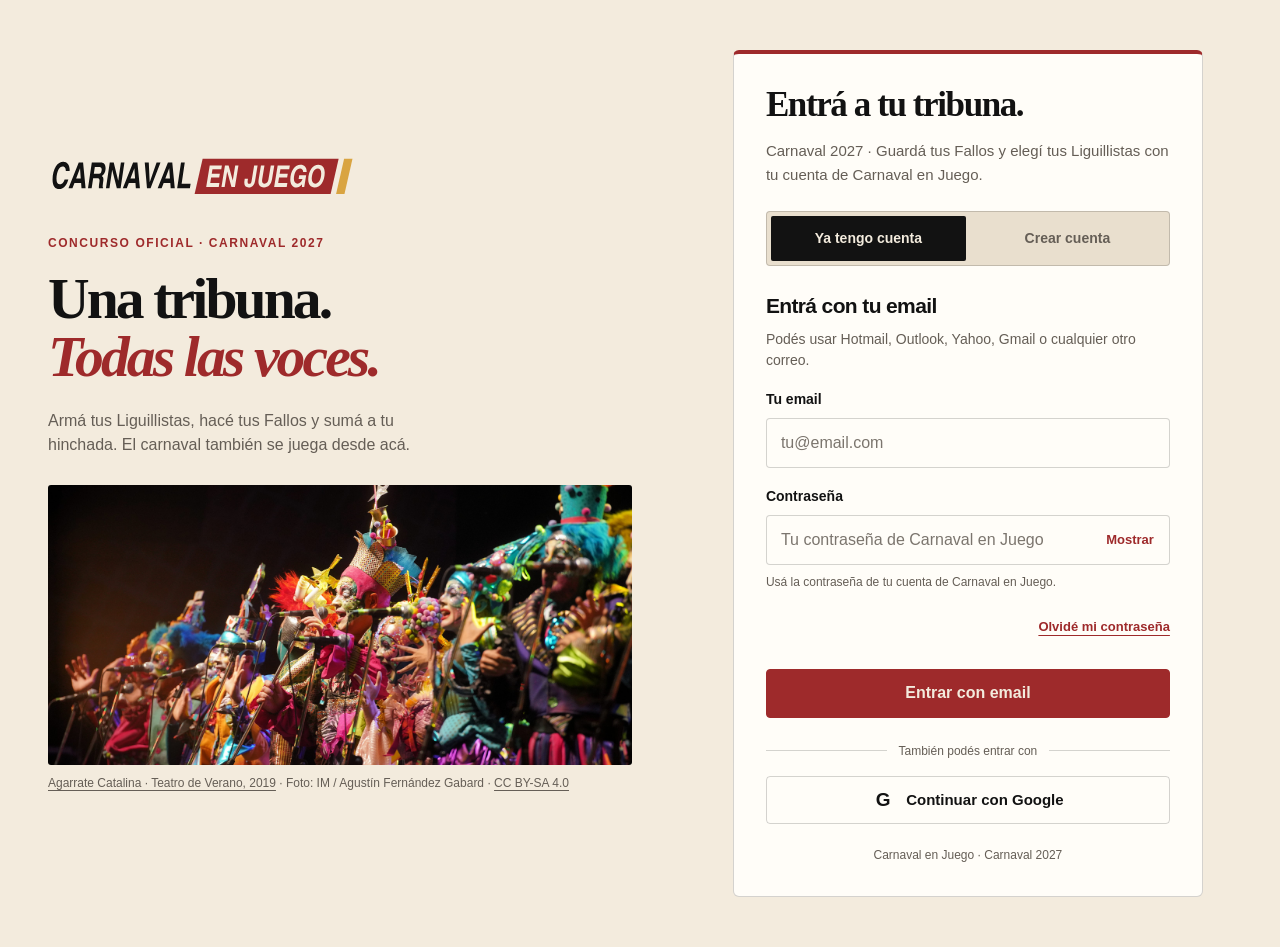
==== commit caec7c74: "Apply editorial Carnaval 2027 identity across app and PWA Apply the approved charcoal, cream, burgun" ====
--- a/index.html
+++ b/index.html
@@ -3,47 +3,30 @@
 <head>
 <meta charset="utf-8">
 <meta name="viewport" content="width=device-width,initial-scale=1,viewport-fit=cover">
-<title>Carnaval en Juego</title>
+<title>Carnaval en Juego · Carnaval 2027</title>
+<meta property="og:title" content="Carnaval en Juego · Carnaval 2027">
+<meta property="og:description" content="Tus Liguillistas, Tus Fallos y tu hinchada. El carnaval también se juega.">
+<meta property="og:type" content="website">
+<meta property="og:url" content="https://www.carnavalenjuego.com/">
+<meta property="og:image" content="https://www.carnavalenjuego.com/avatar-cej.png">
+<meta property="og:locale" content="es_UY">
 <link rel="manifest" href="/manifest.webmanifest">
-<meta name="theme-color" content="#07111e">
+<meta name="theme-color" content="#F3EBDD">
+<meta name="description" content="El carnaval también se juega. Tus Liguillistas, Tus Fallos y el ranking de hinchadas del Concurso Oficial 2027.">
+<link rel="icon" href="/app-icon.svg" type="image/svg+xml">
+<link rel="icon" href="/favicon.png" type="image/png" sizes="32x32">
 <meta name="apple-mobile-web-app-capable" content="yes">
 <meta name="apple-mobile-web-app-status-bar-style" content="black-translucent">
 <meta name="apple-mobile-web-app-title" content="Carnaval en Juego">
 <link rel="apple-touch-icon" href="/apple-touch-icon.png">
-<style>
-:root{--bg:#07111e;--bg2:#0c1829;--card:#fff;--ink:#0c1724;--muted:#728094;--blue:#1477ff;--cyan:#21d2ff;--yellow:#ffd21a;--white:#f7fbff;--green:#18a66b;--red:#b6344b}
-*{box-sizing:border-box}body{margin:0;font-family:Inter,ui-sans-serif,system-ui,-apple-system,BlinkMacSystemFont,"Segoe UI",sans-serif;background:radial-gradient(circle at 20% 0%,#132a47 0,#07111e 42%,#050b13 100%);color:var(--white);min-height:100vh}button,input,select{font:inherit}.hidden{display:none!important}.shell{max-width:470px;margin:0 auto;min-height:100vh;background:linear-gradient(180deg,#091522,#07111e);position:relative}.top{position:sticky;top:0;z-index:20;padding:12px 16px 10px;background:rgba(7,17,30,.96);border-bottom:1px solid rgba(255,255,255,.06)}.brand{display:flex;justify-content:space-between;align-items:center;gap:10px}.logo{font-weight:1000;line-height:.84;font-size:25px;letter-spacing:-.05em;transform:skew(-5deg)}.logo .b{color:var(--cyan)}.logo .c{color:var(--yellow)}.mini{font-size:10px;text-transform:uppercase;letter-spacing:.13em;color:#9cafc3}.screen{display:none;padding:14px 14px 98px}.screen.active{display:block}.page-title{font-size:28px;line-height:1;margin:6px 2px 6px;letter-spacing:-.04em}.page-sub{font-size:13px;color:#9cafc3;margin:0 2px 14px}.card{background:#fff;color:var(--ink);border-radius:20px;padding:16px;margin-bottom:12px;box-shadow:0 12px 30px rgba(0,0,0,.18)}.dark{background:#0f1d2e;color:#fff;border:1px solid rgba(255,255,255,.08)}.hero{overflow:hidden;position:relative;border-radius:24px;padding:22px;min-height:190px;background:radial-gradient(circle at 88% 16%,rgba(255,210,26,.28),transparent 24%),linear-gradient(145deg,#172c49,#0b1524 72%);border:1px solid rgba(255,255,255,.07)}.hero h1{font-size:35px;line-height:.95;margin:8px 0 12px;letter-spacing:-.05em}.hero p{color:#c0ccda;font-size:14px;line-height:1.45;max-width:320px}.kicker{font-size:11px;text-transform:uppercase;letter-spacing:.14em;font-weight:900;color:var(--yellow)}.row{display:flex;align-items:center;gap:12px}.space{justify-content:space-between}.title{font-size:16px;font-weight:900}.meta{font-size:12px;color:var(--muted)}.cta,.submit{border:0;border-radius:15px;padding:13px 16px;background:var(--yellow);color:#0d1722;font-weight:1000;cursor:pointer}.submit{width:100%;margin-top:12px}.cta.secondary{background:transparent;color:#fff;border:1px solid rgba(255,255,255,.18)}.cta.small{padding:8px 10px;border-radius:11px;font-size:12px}.cta.danger{background:#ffe7eb;color:#96273b}.bottom{position:fixed;bottom:0;left:50%;transform:translateX(-50%);width:min(470px,100%);z-index:30;display:grid;grid-template-columns:repeat(6,minmax(0,1fr));background:rgba(255,255,255,.98);border-top:1px solid #e6ebf0;padding:8px 4px calc(8px + env(safe-area-inset-bottom));box-shadow:0 -10px 24px rgba(0,0,0,.12)}.nav{border:0;background:transparent;color:#687687;font-size:10px;font-weight:800;display:flex;flex-direction:column;align-items:center;gap:4px}.nav span{font-size:20px}.nav.active{color:#101a27}.field{margin:10px 0}.field label{display:block;font-size:11px;font-weight:900;text-transform:uppercase;letter-spacing:.08em;color:#69778a;margin-bottom:6px}.field input,.field select{width:100%;border:1px solid #dfe6ee;border-radius:13px;padding:12px;background:#f8fafc;color:#14202c;outline:none}.auth{min-height:100vh;display:grid;place-items:center;padding:24px}.authbox{width:min(420px,100%);background:#fff;color:var(--ink);border-radius:24px;padding:22px;box-shadow:0 20px 50px rgba(0,0,0,.3)}.authbox h1{font-size:30px;line-height:.95;margin:14px 0 8px}.authbox p{color:#748195;font-size:13px}.auth-tabs{display:grid;grid-template-columns:1fr 1fr;background:#eef2f6;padding:3px;border-radius:13px;margin:12px 0}.auth-tabs button{border:0;background:transparent;padding:10px;border-radius:10px;font-weight:900}.auth-tabs button.active{background:#fff}.social{display:grid;gap:9px;margin:14px 0}.social button{width:100%;border:1px solid #dfe6ee;background:#fff;color:#14202c;border-radius:13px;padding:12px;font-weight:900;cursor:pointer;display:flex;align-items:center;justify-content:center;gap:10px}.social button:disabled{opacity:.45;cursor:not-allowed}.divider{display:flex;align-items:center;gap:10px;color:#94a0af;font-size:11px;text-transform:uppercase;letter-spacing:.12em;margin:14px 0}.divider:before,.divider:after{content:"";height:1px;background:#e3e8ee;flex:1}.notice{background:#fff8d7;color:#614d00;border-radius:14px;padding:11px;font-size:12px;margin:10px 0}.success{background:#e9f8f0;color:#146c43}.error{background:#fff0f2;color:#a6293a}.empty{text-align:center;padding:24px 12px;color:#768495}.toast{position:fixed;left:50%;bottom:88px;transform:translateX(-50%) translateY(24px);background:#0e1724;color:#fff;padding:11px 14px;border-radius:12px;opacity:0;pointer-events:none;transition:.2s;z-index:99}.toast.show{opacity:1;transform:translateX(-50%) translateY(0)}.badge{display:inline-flex;align-items:center;border-radius:999px;padding:5px 9px;font-size:10px;font-weight:900;background:#edf2f7;color:#425267}.badge.good{background:#e8f7ef;color:#13744b}.badge.warn{background:#fff4c8;color:#6c5700}.badge.dark{background:#17263a;color:#d9e4f2}.stack{display:grid;gap:9px}.list-row{display:flex;justify-content:space-between;gap:12px;align-items:flex-start;padding:11px 0;border-bottom:1px solid #edf1f5}.list-row:last-child{border-bottom:0}.list-main{min-width:0}.list-title{font-weight:900;font-size:14px}.list-meta{font-size:11px;color:#7a8797;margin-top:3px}.section-head{display:flex;align-items:center;justify-content:space-between;gap:10px;margin-bottom:9px}.section-head h2{font-size:17px;margin:0}.admin-summary{display:grid;grid-template-columns:repeat(2,1fr);gap:8px}.metric{background:#f4f7fa;border-radius:14px;padding:12px}.metric strong{display:block;font-size:24px;line-height:1}.metric span{display:block;font-size:10px;text-transform:uppercase;letter-spacing:.08em;color:#718092;margin-top:5px}.admin-back{border:0;background:transparent;color:#c5d1df;padding:3px 0 10px;font-weight:800}.admin-actions{display:grid;grid-template-columns:1fr 1fr;gap:8px}.subtle{font-size:11px;color:#8794a4;line-height:1.4}.quota-row{display:grid;grid-template-columns:1fr 92px;gap:10px;align-items:center;padding:7px 0}.quota-row input{width:100%;border:1px solid #dfe6ee;border-radius:11px;padding:9px}.toggle{display:flex;align-items:center;gap:8px;font-size:12px;color:#5d6a79}.toggle input{width:auto}.admin-card-title{font-size:18px;font-weight:1000;margin:0 0 5px}.admin-card-sub{font-size:12px;color:#748195;margin:0 0 12px}.linkbtn{border:0;background:none;color:#1267cf;font-weight:900;padding:0;cursor:pointer}.dark .linkbtn{color:#8cc8ff}
-
-/* Carnaval en Juego v3.0 */
-.spark{color:var(--yellow)}.version{display:inline-block;border:1px solid rgba(255,255,255,.2);border-radius:6px;padding:3px 5px;margin-left:4px;color:#ffe082;font-size:9px;letter-spacing:0}
-.hero{min-height:232px;background:radial-gradient(circle at 100% 5%,rgba(22,210,239,.18),transparent 48%),radial-gradient(circle at 80% 90%,rgba(255,210,26,.14),transparent 34%),linear-gradient(150deg,#18385b,#0b192b 80%)}
-.hero h1{font-size:36px;line-height:1.04}.hero .cta{margin-top:5px;padding:11px 15px;font-size:13px}.facts{display:grid;grid-template-columns:repeat(3,1fr);gap:7px;margin:12px 0 20px}.facts>div{text-align:center;border-radius:15px;padding:13px 4px;background:#101f31;border:1px solid rgba(255,255,255,.08)}.facts b{display:block;font-size:26px;line-height:1.1;color:#fff}.facts span{font-size:10px;color:#96adc8;letter-spacing:.02em}.main-section{margin:17px 0 12px}.main-section h2{font-size:17px}.date-tabs,.chip-strip{display:flex;overflow-x:auto;gap:7px;padding:1px 0 9px;scrollbar-width:none}.date-tabs::-webkit-scrollbar,.chip-strip::-webkit-scrollbar{display:none}.date-tab,.chip{flex:none;border:1px solid rgba(255,255,255,.12);border-radius:13px;padding:9px 11px;background:#122238;color:#adc0d3;font-size:12px;font-weight:850;cursor:pointer}.date-tab{min-width:65px;text-align:center}.date-tab strong{display:block;font-size:17px;color:#fff}.date-tab.active,.chip.active{background:var(--yellow);border-color:var(--yellow);color:#162231}.date-tab.active strong{color:#162231}.chip{border-radius:999px;padding:9px 13px}.fixture-stack{display:grid;gap:8px}.fixture-row{background:#fff;border-radius:14px;padding:12px;display:flex;gap:12px;align-items:center;color:#142034;box-shadow:0 6px 14px rgba(0,0,0,.08)}.fixture-time{font-weight:1000;font-size:15px;min-width:52px;color:#0d263f}.fixture-info{flex:1;min-width:0}.fixture-info strong{display:block;font-size:14px}.fixture-info small{font-size:11px;color:#718298}.category-dot{display:inline-block;width:8px;height:8px;border-radius:50%;margin-right:5px;background:#3ca7ec}.category-dot.parodistas{background:#3fc7b5}.category-dot.humoristas{background:#e77768}.category-dot.revistas{background:#e8a04d}.category-dot.comparsas{background:#ae95ed}.muted-light{color:#9cacbf;font-size:12px;line-height:1.45}.quota-grid{display:grid;grid-template-columns:repeat(2,1fr);gap:8px}.quota-stat{border:1px solid rgba(255,255,255,.08);border-radius:13px;padding:11px;background:#182941}.quota-stat span{display:block;font-size:11px;color:#b2c4d6}.quota-stat b{font-size:23px;color:#fff}.quota-stat em{font-style:normal;font-size:10px;color:#9eaec1;margin-left:5px}
-.ensemble-card,.fallo-card{background:#fff;color:#172233;border-radius:17px;padding:14px;box-shadow:0 6px 15px rgba(0,0,0,.08)}.ensemble-card .list-meta,.fallo-card .list-meta{margin-top:6px}.ensemble-card .row,.fallo-card .row{justify-content:space-between}.follow{border:1px solid #d8e2eb;background:#f7f9fc;color:#63788b;border-radius:11px;padding:8px 11px;font-weight:900;cursor:pointer}.follow.selected{background:#fff6d3;border-color:#edc953;color:#775b02}.card-badge{display:inline-flex;border-radius:99px;padding:4px 8px;font-size:10px;background:#edf4f9;color:#31516c;font-weight:800;margin-top:9px}.tiny-muted{font-size:11px;color:#74869a;line-height:1.5}.soft-pill{background:#f4f6f9;border-radius:9px;color:#607489;padding:5px 8px;font-size:11px}.segmented{display:grid;grid-template-columns:1fr 1fr;background:#14263a;border:1px solid rgba(255,255,255,.1);padding:4px;border-radius:13px;margin:2px 0 13px}.segmented button{border:0;background:transparent;color:#aabdd2;padding:10px;border-radius:10px;font-weight:900;cursor:pointer}.segmented button.active{color:#0b1d30;background:#fff}.category-heading{display:flex;align-items:baseline;justify-content:space-between;margin-bottom:10px}.category-heading h2{font-size:20px;margin:0}.category-heading span{color:#ffe082;font-weight:900;font-size:12px}.select-row{background:#fff;color:#172233;border-radius:13px;display:flex;justify-content:space-between;align-items:center;margin-bottom:7px;padding:12px;gap:9px}.select-row label{display:flex;gap:10px;align-items:center;flex:1;cursor:pointer;font-size:13px;font-weight:800}.select-row input{accent-color:#1477ff;width:18px;height:18px;flex:none}.select-row.selected{box-shadow:inset 0 0 0 2px var(--yellow);background:#fffdf2}.selection-footer{position:sticky;bottom:74px;background:#102337;border:1px solid rgba(255,255,255,.12);box-shadow:0 -8px 18px #07111e;border-radius:15px;padding:12px;margin-top:14px;z-index:10}.selection-footer p{font-size:12px;color:#b5c5d5;margin:0 0 5px}.selection-footer .submit{margin-top:4px}.selection-footer .submit:disabled{background:#6f7c88;color:#d5dce5;cursor:not-allowed}.warning-inline{border:1px solid rgba(255,210,26,.25);background:#352d19;color:#ffe29c;padding:12px;border-radius:12px;font-size:12px;margin-bottom:11px}.community-line{background:#fff;color:#172233;padding:11px 12px;border-radius:13px;margin-bottom:8px}.community-top{display:flex;justify-content:space-between;align-items:center;gap:8px;font-weight:900;font-size:13px}.community-top span:last-child{color:#2b718e}.progress-track{height:7px;background:#e8edf2;border-radius:10px;margin-top:9px;overflow:hidden}.progress-bar{height:100%;background:#16bad5;border-radius:10px}.info-panel{background:#14253a;border:1px solid rgba(255,255,255,.08);border-radius:14px;padding:15px;color:#bdc9d8;font-size:12px;line-height:1.5}.info-panel strong{color:#fff}.fallo-editor{background:#fff;color:#152437;border-radius:18px;padding:16px;margin-bottom:13px}.fallo-editor h2{margin:6px 0;font-size:20px}.score-row{display:flex;align-items:center;justify-content:space-between;gap:10px;padding:11px 0;border-bottom:1px solid #edf2f5}.score-row label{font-size:13px;font-weight:800;max-width:64%}.score-row select{width:95px;border:1px solid #cdd9e2;padding:9px;border-radius:9px;background:#fafcff}.adjust-buttons{display:flex;gap:8px;margin:8px 0}.adjust-buttons button{flex:1;background:#f2f5f8;border:1px solid #dce4ec;padding:10px 5px;border-radius:10px;font-weight:900;cursor:pointer}.adjust-buttons button.active{background:#0c2d46;border-color:#0c2d46;color:#fff}.total-fallo{display:flex;justify-content:space-between;align-items:center;margin:14px 0 2px;border-radius:14px;padding:13px;background:#f4f8fb}.total-fallo b{font-size:32px;color:#0c334f}.fallo-actions{display:flex;gap:8px}.fallo-actions button{flex:1}.border-btn{background:#fff;color:#415b72;border:1px solid #cfdbe5;padding:12px;border-radius:12px;font-weight:900;cursor:pointer}.text-link{border:0;background:none;color:#126ab0;cursor:pointer;font-weight:900;padding:6px 0}.count-chip{font-size:12px;color:#67798c}.screen{scroll-margin-top:70px}
-/* Acceso con cualquier email */
-.authbox .auth-intro{font-size:14px;line-height:1.5;margin:10px 0 20px;color:#596b7e}
-.auth-tabs{gap:4px;margin:0 0 18px}.auth-tabs button{cursor:pointer;color:#52677c}.auth-tabs button.active{color:#101d2c;box-shadow:0 2px 6px rgba(12,23,36,.08)}
-.auth-form-title{font-size:21px;letter-spacing:-.03em;margin:0 0 7px;color:#142335}
-.authbox .auth-help{font-size:12px;line-height:1.5;color:#68798b;margin:0 0 16px}
-.authbox .field{margin:14px 0}.authbox .field label{color:#52647a}.authbox .field input{min-height:48px}
-.authbox .password-wrap{position:relative}.authbox .password-wrap input{padding-right:78px}
-.password-toggle{position:absolute;right:9px;top:50%;transform:translateY(-50%);border:0;border-radius:7px;background:transparent;color:#1768b6;font-size:12px;font-weight:800;padding:7px;cursor:pointer}
-.authbox .password-help{font-size:11px;line-height:1.45;color:#6a7a8c;margin:7px 0 0}
-.authbox .submit{min-height:48px;margin-top:7px}.authbox .submit:disabled{opacity:.65;cursor:wait}
-.authbox .divider{margin:23px 0 14px;font-size:10px;letter-spacing:.07em}.authbox .social{margin:0}.authbox .social button{min-height:46px}
-.google-symbol{display:inline-grid;place-items:center;width:22px;height:22px;color:#1477ff;font-size:19px;font-weight:900}
-.auth-forgot{display:block;margin:4px 0 14px auto;min-height:32px;font-size:12px}.auth-back{display:block;min-height:44px;margin:12px auto 0;font-size:13px}.auth-back:disabled{opacity:.6;cursor:wait}
-.authbox :is(input,button):focus-visible{outline:3px solid #1477ff;outline-offset:3px}
-@media(max-width:480px){.auth{padding:22px 14px}.authbox{padding:22px 18px}.authbox h1{font-size:29px}}
-/* Estados y resultados de la comunidad */
-.performance-status{display:inline-flex;border-radius:8px;padding:5px 8px;font-size:10px;font-weight:900;margin-top:7px;background:#eaf3ff;color:#155ca3}.performance-status.suspended{background:#ffe8ed;color:#96273d}.performance-status.rescheduled{background:#fff2c4;color:#725800}.performance-status.completed{background:#e6f7ed;color:#146b42}.performance-note{font-size:11px;line-height:1.45;color:#65768b;margin:6px 0 0}.fixture-side{text-align:right;max-width:115px;flex-shrink:0}.fixture-side .soft-pill{display:block}.fallo-card .row{align-items:flex-start}.fallo-card .badge{flex-shrink:0}.fallo-score-tabs{display:grid;grid-template-columns:repeat(2,minmax(0,1fr));gap:7px;margin:12px 0}.fallo-score-tabs .chip{white-space:normal;border-radius:12px;padding:11px 7px}.ranking-card{display:grid;grid-template-columns:30px minmax(0,1fr) auto;align-items:center;gap:10px;background:#fff;color:#172233;border-radius:16px;padding:14px}.ranking-place{font-size:20px;font-weight:1000;color:#7d8da0}.ranking-score{text-align:right;font-size:24px;font-weight:1000;color:#116576}.ranking-score small{display:block;font-size:10px;font-weight:700;color:#728094}.ranking-card .text-link{font-size:12px;text-align:left}.score-comparison{display:grid;grid-template-columns:1fr 1fr;gap:9px;margin:15px 0}.score-comparison>div{background:#f0f5fa;border-radius:14px;padding:15px 10px}.score-comparison span{font-size:12px;color:#55677c;display:block}.score-comparison b{font-size:30px;display:block;margin-top:5px}.score-comparison .community-score{background:#e4f8fa;color:#116576}.community-detail h2{font-size:21px;margin:12px 0 4px}.community-detail h3{font-size:16px;margin:22px 0 10px}.rubric-table-wrap{overflow-x:auto}.rubric-table{width:100%;border-collapse:collapse;font-size:11px}.rubric-table th,.rubric-table td{padding:10px 5px;border-bottom:1px solid #e8edf2;text-align:right}.rubric-table th:first-child,.rubric-table td:first-child{text-align:left;min-width:100px}.rubric-table th{font-size:10px;color:#61768a}.distribution-row{display:grid;grid-template-columns:65px 1fr 43px;gap:9px;align-items:center;font-size:12px;margin:12px 0}.distribution-row .progress-track{margin:0}.distribution-row>span:last-child{text-align:right;color:#526b80}.community-detail .notice{line-height:1.5}.fallo-refresh{margin:10px 0;color:#a7d9ff}.community-detail{scroll-margin-top:90px}.screen button:focus-visible{outline:3px solid #1477ff;outline-offset:3px}.stack[aria-busy=true]{opacity:.75}
-.hinchada-stats{display:flex;align-items:center;gap:12px;flex-wrap:wrap;margin-top:9px;font-size:11px;color:#61748a}.hinchada-stats b{color:#18394f}.hinchada-card{padding:15px}.hinchada-card .ranking-score{color:#8a5900}.hinchada-card .progress-bar{background:var(--yellow)}.hinchada-card .list-meta{line-height:1.4}.nav{min-width:0;cursor:pointer}.info-panel summary{cursor:pointer;font-weight:800;color:#fff}.info-panel p:last-child{margin-bottom:0}
-</style>
+<link rel="stylesheet" href="/brand.css?v=editorial-2027-1">
 </head>
 <body>
 <div id="authView" class="auth">
+<section class="auth-editorial" aria-label="Carnaval en Juego"><img class="auth-wordmark" src="/logo-horizontal.svg" alt="Carnaval en Juego" width="850" height="116"><div class="kicker">Concurso Oficial · Carnaval 2027</div><h2 class="display-title">Una tribuna.<br><em>Todas las voces.</em></h2><p>Armá tus Liguillistas, hacé tus Fallos y sumá a tu hinchada. El carnaval también se juega desde acá.</p><figure><img src="/hero-carnaval.jpg" alt="Integrantes de la murga Agarrate Catalina cantando en el Teatro de Verano en 2019" width="3000" height="2001"><figcaption class="photo-credit"><a href="https://commons.wikimedia.org/wiki/File:Murga_Agarrate_Catalina_-_imf09525.jpg" target="_blank" rel="noopener noreferrer">Agarrate Catalina · Teatro de Verano, 2019</a> · Foto: IM / Agustín Fernández Gabard · <a href="https://creativecommons.org/licenses/by-sa/4.0/" target="_blank" rel="noopener noreferrer">CC BY-SA 4.0</a></figcaption></figure></section>
   <div class="authbox">
-    <div class="logo"><span>CARNAVAL</span><br><span class="b">EN</span> <span class="c">JUEGO</span></div>
-    <h1>El Carnaval también se juega.</h1>
+    <img class="auth-wordmark" src="/logo-horizontal.svg" alt="Carnaval en Juego" width="850" height="116">
+    <h1>Entrá a tu tribuna.</h1>
     <p class="auth-intro">Carnaval 2027 · Guardá tus Fallos y elegí tus Liguillistas con tu cuenta de Carnaval en Juego.</p>
     <div id="authStandard">
     <div class="auth-tabs" role="group" aria-label="Acceso con email"><button id="tabLogin" type="button" class="active" aria-pressed="true">Ya tengo cuenta</button><button id="tabSignup" type="button" aria-pressed="false">Crear cuenta</button></div>
@@ -75,14 +58,16 @@
       <div id="recoveryNotice" class="notice hidden" role="status" aria-live="polite"></div>
       <button id="recoveryBack" class="linkbtn auth-back" type="button">Volver al ingreso</button>
     </div>
+    <p class="auth-footer">Carnaval en Juego · Carnaval 2027</p>
   </div>
 </div>
 <div id="appView" class="shell hidden">
-<header class="top"><div class="brand"><div class="logo"><span>CARNAVAL</span><br><span class="b">EN</span> <span class="c">JUEGO</span></div><div class="mini">CARNAVAL 2027 <span class="version">V3.0</span></div></div></header>
+<header class="top"><div class="brand"><button class="brand-logo" type="button" data-route="inicio" aria-label="Carnaval en Juego · Inicio"><img src="/logo-horizontal.svg" alt="Carnaval en Juego" width="850" height="116"></button><div class="mini">CARNAVAL 2027 <span class="version">V3.1</span></div></div></header>
 <main>
 <section id="inicio" class="screen active">
-  <div class="hero"><div class="kicker">CONCURSO OFICIAL · 2027</div><h1>El Carnaval<br>también se juega<span class="spark">.</span></h1><p>Seguí el Concurso Oficial, hacé tus Fallos y elegí tus Liguillistas. Todo en un mismo lugar.</p><button class="cta" id="homePredict">Elegir mis liguillistas →</button></div>
+  <div class="hero"><div class="hero-copy"><div class="kicker">Concurso Oficial · 2027</div><h1>El carnaval<br>también <em>se juega.</em></h1><p>La emoción está en el escenario. Tu voz también cuenta. Elegí tus Liguillistas, compartí tus Fallos y hacé crecer tu hinchada.</p><div class="hero-actions"><button class="cta" id="homePredict">Elegí tus Liguillistas</button><button class="cta secondary" type="button" data-route="hinchada">Sumá a tu hinchada</button></div></div><figure class="hero-photo"><img src="/hero-carnaval.jpg" alt="Agarrate Catalina en el escenario del Teatro de Verano, Carnaval 2019" width="3000" height="2001"><figcaption class="photo-credit"><a href="https://commons.wikimedia.org/wiki/File:Murga_Agarrate_Catalina_-_imf09525.jpg" target="_blank" rel="noopener noreferrer">Agarrate Catalina · Teatro de Verano, 2019</a> · Fotografía de archivo</figcaption></figure></div>
   <div class="facts"><div><b id="homeCountEnsembles">39</b><span>Conjuntos</span></div><div><b id="homeCountDays">0</b><span>Etapas cargadas</span></div><div><b id="homeCountQuotas">24</b><span>Liguillistas</span></div></div>
+  <div class="home-guide" aria-label="Viví el carnaval"><button type="button" class="guide-card" data-route="clasificados"><strong>Tus Liguillistas.</strong><span>Elegí tus candidatos. Podés guardar uno, varios o cambiar de opinión después.</span><small>Armá tu selección</small></button><button type="button" class="guide-card" data-route="fallos"><strong>Tu voz es Fallo.</strong><span>Después de cada actuación completada, hacé tu Fallo y descubrí el de la gente.</span><small>Entrá a Tus Fallos</small></button><button type="button" class="guide-card" data-route="hinchada"><strong>Una hinchada, vos.</strong><span>Elegí tu conjunto principal y mirá cómo se mueve el ranking de hinchadas.</span><small>Conocé el ranking</small></button></div>
   <div class="section-head main-section"><h2>Fixture · Concurso Oficial</h2><span id="homeEventStatus" class="badge dark">Preparación</span></div>
   <div id="fixtureDays" class="date-tabs" role="tablist" aria-label="Jornadas"></div>
   <div id="fixtureList" class="fixture-stack"></div>
@@ -104,7 +89,7 @@
   <button id="logoutBtn" class="cta secondary" style="width:100%">Cerrar sesión</button>
 </section>
 <section id="admin" class="screen">
-  <button id="adminBack" class="admin-back">← Volver a Perfil</button>
+  <button id="adminBack" class="admin-back">Volver a Perfil</button>
   <h1 class="page-title">Panel Admin</h1><p class="page-sub">Configuración operativa del Concurso Oficial Carnaval 2027.</p>
   <div class="card">
     <div class="section-head"><h2>Estado</h2><span id="adminEventBadge" class="badge warn">draft</span></div>
@@ -154,7 +139,8 @@
   </div>
 </section>
 </main>
-<nav class="bottom"><button class="nav active" data-screen="inicio"><span>⌂</span>Inicio</button><button class="nav" data-screen="fallos"><span>✦</span>Tus Fallos</button><button class="nav" data-screen="hinchada"><span>♥</span>Hinchada</button><button class="nav" data-screen="conjuntos"><span>◉</span>Conjuntos</button><button class="nav" data-screen="clasificados"><span>✓</span>Liguillistas</button><button class="nav" data-screen="perfil"><span>●</span>Perfil</button></nav>
+<footer class="site-footer"><div><img src="/logo-horizontal.svg" alt="Carnaval en Juego" width="850" height="116"><p>Una tribuna para todas las voces.</p></div><div class="footer-links"><a href="https://www.instagram.com/carnavalenjuego/" target="_blank" rel="noopener noreferrer">Instagram</a><button type="button" class="linkbtn" data-route="perfil">Mi perfil</button></div><div class="footer-credit">Concurso Oficial Carnaval 2027 · Foto de Agarrate Catalina en el Teatro de Verano, 2019. Intendencia de Montevideo / Agustín Fernández Gabard. <a href="https://commons.wikimedia.org/wiki/File:Murga_Agarrate_Catalina_-_imf09525.jpg" target="_blank" rel="noopener noreferrer">Fuente</a> · <a href="https://creativecommons.org/licenses/by-sa/4.0/" target="_blank" rel="noopener noreferrer">CC BY-SA 4.0</a>. Fotografía original, encuadrada en pantalla.</div></footer>
+<nav class="bottom" aria-label="Navegación principal"><button class="nav active" data-screen="inicio"><svg viewBox="0 0 24 24" aria-hidden="true"><path d="m3 10 9-7 9 7v10a1 1 0 0 1-1 1h-5v-7H9v7H4a1 1 0 0 1-1-1Z"/></svg>Inicio</button><button class="nav" data-screen="fallos"><svg viewBox="0 0 24 24" aria-hidden="true"><path d="M9 4H5v17h14V4h-4M9 2h6v4H9Zm-1 9h8m-8 5h5"/></svg>Tus Fallos</button><button class="nav" data-screen="hinchada"><svg viewBox="0 0 24 24" aria-hidden="true"><path d="M5 21V3m0 1h14l-3 5 3 5H5"/></svg>Hinchada</button><button class="nav" data-screen="conjuntos"><svg viewBox="0 0 24 24" aria-hidden="true"><circle cx="9" cy="7" r="3"/><path d="M3 21v-3a6 6 0 0 1 12 0v3m1-17a3 3 0 0 1 0 6m3 11v-3a6 6 0 0 0-2-4"/></svg>Conjuntos</button><button class="nav" data-screen="clasificados"><svg viewBox="0 0 24 24" aria-hidden="true"><rect x="4" y="3" width="16" height="18" rx="2"/><path d="m8 9 2 2 5-5m-7 9h8"/></svg>Liguillistas</button><button class="nav" data-screen="perfil"><svg viewBox="0 0 24 24" aria-hidden="true"><circle cx="12" cy="7" r="4"/><path d="M4 21a8 8 0 0 1 16 0"/></svg>Perfil</button></nav>
 </div>
 <div id="toast" class="toast"></div>
 <script>
@@ -232,7 +218,7 @@
 function ensembleOfPart(participant){return state.ensembles.find(e=>e.id===participant?.ensemble_id)}
 function forPerformance(p){const ep=state.participants.find(x=>x.id===p.event_participant_id),e=ensembleOfPart(ep),c=state.categories.find(x=>x.id===e?.category_id);return {p,ep,e,c}}
 function allPerformances(){return state.performances.filter(p=>p.event_id===state.event?.id).slice().sort((a,b)=>new Date(a.scheduled_at)-new Date(b.scheduled_at)).map(forPerformance).filter(x=>x.e&&x.c)}
-function quotaOf(category){return state.rules.find(r=>r.category_id===category.id&&r.round_id===state.round?.id)?.selection_quota||0}
+function quotaOf(category){const value=state.rules.find(r=>r.category_id===category.id&&r.round_id===state.round?.id)?.selection_quota;const n=Number(value);return Number.isInteger(n)&&n>0?n:null}
 function categoryName(cat){return cat?.name==='Comparsas'?'Lubolos':(cat?.name||'')}
 function uiCategories(selected,callback,all=false){return (all?[{id:'all',name:'Todos'}]:[]).concat(state.categories).map(c=>`<button type="button" class="chip ${selected===c.id?'active':''}" data-${callback}="${esc(c.id)}">${esc(categoryName(c))}</button>`).join('')}
 function showHome(){
@@ -261,7 +247,7 @@
   $$('#ensembleCategories [data-ensemble-cat]').forEach(b=>b.onclick=()=>{ui.conjuntosCat=b.dataset.ensembleCat;renderConjuntos()});
   $$('#ensembleList [data-follow]').forEach(b=>b.onclick=()=>toggleFollow(b.dataset.follow));
 }
-function falloIsOpen(p){if(!p||p.status==='suspended')return false;if(p.status==='completed')return true;if(!['scheduled','rescheduled'].includes(p.status))return false;const opens=p.fallos_open_at||p.scheduled_end_at;const now=Date.now();return Boolean(opens&&Date.parse(opens)<=now&&(!p.scheduled_at||Date.parse(p.scheduled_at)<=now)&&(!p.scheduled_end_at||Date.parse(p.scheduled_end_at)<=now))}
+function falloIsOpen(p){return Boolean(p&&p.status==='completed')}
 function renderFallos(){
   $('#fallosCategories').innerHTML=uiCategories(ui.fallosCat,'fallo-cat',true);
   const rows=allPerformances().filter(x=>ui.fallosCat==='all'||x.c.id===ui.fallosCat);
@@ -273,7 +259,7 @@
   $('#fallosList').innerHTML=rows.map(x=>{
     const own=ownFallo(x.p.id),opened=falloIsOpen(x.p),rubs=state.rubrics.filter(r=>r.is_active&&r.category_id===x.c.id);
     const availability=own?`<span class="badge good">Tu Fallo ${Number(own.final_score).toFixed(2)}</span>`:opened?'<span class="badge good">Disponible</span>':`<span class="soft-pill">${x.p.status==='suspended'?'Esperando nueva fecha':'Después de actuar'}</span>`;
-    return `<div class="fallo-card"><div class="row"><div class="list-main"><div class="list-title">${esc(x.e.name)}</div><div class="list-meta">${esc(categoryName(x.c))} · ${performanceDate(x.p)}</div>${performanceBadge(x.p)}${performanceNote(x.p)}</div>${availability}</div>${own?`<button type="button" class="text-link" data-fallo-detail="${x.p.id}">Tu Fallo vs. La gente →</button>`:''}${opened&&!own&&rubs.length?`<button type="button" class="text-link" data-open-fallo="${x.p.id}">Hacer mi Fallo →</button>`:''}${opened&&!own&&!rubs.length?'<p class="tiny-muted">Pendiente de configurar rubros para esta categoría.</p>':''}</div>`
+    return `<div class="fallo-card"><div class="row"><div class="list-main"><div class="list-title">${esc(x.e.name)}</div><div class="list-meta">${esc(categoryName(x.c))} · ${performanceDate(x.p)}</div>${performanceBadge(x.p)}${performanceNote(x.p)}</div>${availability}</div>${own?`<button type="button" class="text-link" data-fallo-detail="${x.p.id}">Tu Fallo vs. La gente</button>`:''}${opened&&!own&&rubs.length?`<button type="button" class="text-link" data-open-fallo="${x.p.id}">Hacer mi Fallo</button>`:''}${opened&&!own&&!rubs.length?'<p class="tiny-muted">Pendiente de configurar rubros para esta categoría.</p>':''}</div>`
   }).join('')||'<div class="info-panel">No se encontraron actuaciones.</div>';
   $$('#fallosCategories [data-fallo-cat]').forEach(b=>b.onclick=()=>{ui.fallosCat=b.dataset.falloCat;ui.communityPerformanceId=null;ui.falloId=null;$('#falloEditor').classList.add('hidden');renderFallos()});
   $$('#fallosList [data-open-fallo]').forEach(b=>b.onclick=()=>{openFallo(b.dataset.openFallo)});
@@ -342,7 +328,7 @@
   if(ui.fallosTab==='community')renderFalloCommunity();
 }
 function renderFalloCommunity(){
-  $('#falloRankingDescription').textContent='Un único Fallo de la gente, calculado con el algoritmo de confianza. Se ordenan solo las actuaciones para las que ya hiciste tu Fallo; no es el ranking completo de la categoría.';
+  $('#falloRankingDescription').textContent='Fallo Confiable, calculado con el algoritmo de confianza. Se ordenan solo las actuaciones para las que ya hiciste tu Fallo; no es el ranking completo de la categoría.';
   const root=$('#falloRankingList'),unlocked=unlockedPerformances(),cats=communityCategories();
   const loading=cats.some(c=>!falloCommunity.rankings[c]||falloCommunity.rankings[c].status==='loading');
   const errors=cats.some(c=>falloCommunity.rankings[c]?.status==='error');
@@ -357,12 +343,12 @@
     if(!rows.length)continue;
     html+=`<div class="category-heading" style="margin-top:12px"><h2>${esc(categoryName(cat))}</h2><span>${rows.length} desbloqueada${rows.length===1?'':'s'}</span></div>`;
     let place=0,previous=null;
-    html+=rows.map((r,i)=>{if(r.reliable_average!==previous){place=i+1;previous=r.reliable_average}return `<div class="ranking-card"><span class="ranking-place">${r.reliable_average===null?'—':place}</span><div class="list-main"><div class="list-title">${esc(r.info.e.name)}</div><div class="list-meta">${performanceDate(r.info.p)} · ${r.total_fallos} Fallos</div>${performanceBadge(r.info.p)}<div class="list-meta">Tu Fallo: ${falloScore(ownFallo(r.performance_id)?.final_score)}</div><button type="button" class="text-link" data-community-detail="${esc(r.performance_id)}">Comparar y ver rubros →</button></div><div class="ranking-score">${falloScore(r.reliable_average)}<small>${r.reliable_average===null?'Sin datos':'Fallo de la gente'}</small></div></div>`}).join('');
+    html+=rows.map((r,i)=>{if(r.reliable_average!==previous){place=i+1;previous=r.reliable_average}return `<div class="ranking-card"><span class="ranking-place">${r.reliable_average===null?'—':place}</span><div class="list-main"><div class="list-title">${esc(r.info.e.name)}</div><div class="list-meta">${performanceDate(r.info.p)} · ${r.total_fallos} Fallos</div>${performanceBadge(r.info.p)}<div class="list-meta">Tu Fallo: ${falloScore(ownFallo(r.performance_id)?.final_score)}</div><button type="button" class="text-link" data-community-detail="${esc(r.performance_id)}">Comparar y ver rubros</button></div><div class="ranking-score">${falloScore(r.reliable_average)}<small>${r.reliable_average===null?'Sin datos':'Fallo Confiable'}</small></div></div>`}).join('');
   }
   if(!unlocked.length)html+='<div class="info-panel"><strong>Primero, tu opinión.</strong> Hacé tu Fallo después de cada actuación para ver cómo la calificó la comunidad. Cada actuación se desbloquea por separado.</div>';
   else if(!loading&&!errors&&!cats.some(c=>falloCommunity.rankings[c]?.rows.length))html+='<div class="info-panel">Todavía no hay resultados disponibles para tus actuaciones desbloqueadas.</div>';
   const locked=allPerformances().filter(x=>(ui.fallosCat==='all'||x.c.id===ui.fallosCat)&&!ownFallo(x.p.id));
-  if(locked.length)html+='<h3 style="font-size:16px;margin-bottom:3px">Por desbloquear</h3>'+locked.map(x=>`<div class="fallo-card"><div class="list-title">${esc(x.e.name)}</div><div class="list-meta">${esc(categoryName(x.c))} · ${performanceDate(x.p)}</div>${performanceBadge(x.p)}${performanceNote(x.p)}<p class="tiny-muted">Hacé tu Fallo para desbloquear lo que opinó la gente.</p>${falloIsOpen(x.p)?`<button type="button" class="text-link" data-unlock-fallo="${esc(x.p.id)}">Hacer mi Fallo →</button>`:'<span class="soft-pill">Disponible después de actuar</span>'}</div>`).join('');
+  if(locked.length)html+='<h3 style="font-size:16px;margin-bottom:3px">Por desbloquear</h3>'+locked.map(x=>`<div class="fallo-card"><div class="list-title">${esc(x.e.name)}</div><div class="list-meta">${esc(categoryName(x.c))} · ${performanceDate(x.p)}</div>${performanceBadge(x.p)}${performanceNote(x.p)}<p class="tiny-muted">Hacé tu Fallo para desbloquear lo que opinó la gente.</p>${falloIsOpen(x.p)?`<button type="button" class="text-link" data-unlock-fallo="${esc(x.p.id)}">Hacer mi Fallo</button>`:'<span class="soft-pill">Disponible después de actuar</span>'}</div>`).join('');
   root.innerHTML=html||'<div class="info-panel">No se encontraron actuaciones.</div>';
   $$('#falloRankingList [data-community-detail]').forEach(b=>b.onclick=()=>openFalloCommunity(b.dataset.communityDetail));
   $$('#falloRankingList [data-unlock-fallo]').forEach(b=>b.onclick=()=>openFallo(b.dataset.unlockFallo));
@@ -402,7 +388,7 @@
   else{
     const d=entry.data,avg=d.reliable_average;
     const difference=avg===null?null:Number(own.final_score)-avg;
-    root.innerHTML=heading+`<div class="score-comparison"><div><span>Tu Fallo</span><b>${falloScore(own.final_score)}</b></div><div class="community-score"><span>Fallo de la gente</span><b>${falloScore(avg)}</b></div></div><p class="tiny-muted">${difference===null?'Sin datos para este promedio.':Math.abs(difference)<.005?'Tu Fallo coincide con este promedio.':`Tu Fallo está ${falloScore(Math.abs(difference))} puntos ${difference>0?'por encima':'por debajo'} de este promedio.`}</p><p class="tiny-muted">${d.total_fallos} Fallos recibidos. «—» indica que todavía no hay un resultado disponible.</p><h3>Promedios por rubro</h3>${d.rubrics.length?`<div class="rubric-table-wrap"><table class="rubric-table"><caption class="tiny-muted" style="text-align:left;padding-bottom:8px">Puntajes por rubro, antes del ajuste final</caption><thead><tr><th scope="col">Rubro</th><th scope="col">Fallo de la gente</th></tr></thead><tbody>${d.rubrics.map(r=>`<tr><th scope="row">${esc(r.label)}</th><td>${falloScore(r.reliable_average)}</td></tr>`).join('')}</tbody></table></div>`:'<p class="tiny-muted">Todavía no hay promedios por rubro.</p>'}<h3>Distribución de Fallos</h3><p class="tiny-muted">Porcentaje de Fallos finales en cada rango.</p>${[['1_3_5','1 a &lt;4'],['4_5_5','4 a &lt;6'],['6_7_5','6 a &lt;8'],['8_8_5','8 a &lt;9'],['9_10','9 a 10']].map(([key,label])=>{const percent=d.total_fallos?Math.min(100,100*d.distribution[key]/d.total_fallos):0;return `<div class="distribution-row"><span>${label}</span><div class="progress-track"><div class="progress-bar" style="width:${percent}%"></div></div><span>${percent.toLocaleString('es-UY',{maximumFractionDigits:1})}%</span></div>`}).join('')}</div>`;
+    root.innerHTML=heading+`<div class="score-comparison"><div><span>Tu Fallo</span><b>${falloScore(own.final_score)}</b></div><div class="community-score"><span>Fallo Confiable</span><b>${falloScore(avg)}</b></div></div><p class="tiny-muted">${difference===null?'Sin datos para este promedio.':Math.abs(difference)<.005?'Tu Fallo coincide con este promedio.':`Tu Fallo está ${falloScore(Math.abs(difference))} puntos ${difference>0?'por encima':'por debajo'} de este promedio.`}</p><p class="tiny-muted">${d.total_fallos} Fallos recibidos. «—» indica que todavía no hay un resultado disponible.</p><h3>Promedios por rubro</h3>${d.rubrics.length?`<div class="rubric-table-wrap"><table class="rubric-table"><caption class="tiny-muted" style="text-align:left;padding-bottom:8px">Puntajes por rubro, antes del ajuste final</caption><thead><tr><th scope="col">Rubro</th><th scope="col">Fallo Confiable</th></tr></thead><tbody>${d.rubrics.map(r=>`<tr><th scope="row">${esc(r.label)}</th><td>${falloScore(r.reliable_average)}</td></tr>`).join('')}</tbody></table></div>`:'<p class="tiny-muted">Todavía no hay promedios por rubro.</p>'}<h3>Distribución de Fallos</h3><p class="tiny-muted">Porcentaje de Fallos finales en cada rango.</p>${[['1_3_5','1 a &lt;4'],['4_5_5','4 a &lt;6'],['6_7_5','6 a &lt;8'],['8_8_5','8 a &lt;9'],['9_10','9 a 10']].map(([key,label])=>{const percent=d.total_fallos?Math.min(100,100*d.distribution[key]/d.total_fallos):0;return `<div class="distribution-row"><span>${label}</span><div class="progress-track"><div class="progress-bar" style="width:${percent}%"></div></div><span>${percent.toLocaleString('es-UY',{maximumFractionDigits:1})}%</span></div>`}).join('')}</div>`;
   }
   $('#closeFalloDetail').onclick=()=>{ui.communityPerformanceId=null;renderFalloCommunityDetail()};
   if($('#retryFalloDetail'))$('#retryFalloDetail').onclick=()=>{delete falloCommunity.details[id];fetchFalloDetail(id)};
@@ -418,7 +404,7 @@
   if(!info||!falloIsOpen(info.p)||!session?.user||state.myFallos.some(f=>f.performance_id===info.p.id)){root.classList.add('hidden');return}
   const rubs=state.rubrics.filter(r=>r.category_id===info.c.id&&r.is_active).sort((a,b)=>a.sort_order-b.sort_order);
   const base=falloMean(rubs),total=base===null?null:base+ui.adjustment;
-  root.classList.remove('hidden');root.innerHTML=`<div class="fallo-editor"><div class="kicker" style="color:#386f9c">TU FALLO · ${esc(categoryName(info.c))}</div><h2>${esc(info.e.name)}</h2><p class="tiny-muted">Puntúa cada rubro del 1 al 10, en pasos de 0,5. Tu Fallo queda registrado al enviarlo y no se puede editar.</p>${rubs.map(r=>`<div class="score-row"><label for="score-${r.id}">${esc(r.label)}</label><select id="score-${r.id}" data-rubric-score="${r.id}">${scoreOptions(ui.scores[r.id])}</select></div>`).join('')}<div style="padding-top:12px;font-size:12px;font-weight:900">Ajuste manual</div><div class="adjust-buttons">${[-.5,0,.5].map(v=>`<button type="button" data-adjust="${v}" class="${ui.adjustment===v?'active':''}">${v===0?'Sin ajuste':v>0?'+0,5':'−0,5'}</button>`).join('')}</div><div class="total-fallo"><div><div class="list-title">Fallo final</div><div class="tiny-muted">Promedio de rubros + ajuste</div></div><b id="falloTotal">${total===null?'—':total.toFixed(2)}</b></div><div class="fallo-actions"><button class="border-btn" id="cancelFallo">Cancelar</button><button class="cta" id="submitFallo" ${total===null||total<1||total>10?'disabled':''}>Guardar Fallo</button></div></div>`;
+  root.classList.remove('hidden');root.innerHTML=`<div class="fallo-editor"><div class="kicker" style="color:var(--bordo)">TU FALLO · ${esc(categoryName(info.c))}</div><h2>${esc(info.e.name)}</h2><p class="tiny-muted">Puntúa cada rubro del 1 al 10, en pasos de 0,5. Tu Fallo queda registrado al enviarlo y no se puede editar.</p>${rubs.map(r=>`<div class="score-row"><label for="score-${r.id}">${esc(r.label)}</label><select id="score-${r.id}" data-rubric-score="${r.id}">${scoreOptions(ui.scores[r.id])}</select></div>`).join('')}<div style="padding-top:12px;font-size:12px;font-weight:900">Ajuste manual</div><div class="adjust-buttons">${[-.5,0,.5].map(v=>`<button type="button" data-adjust="${v}" class="${ui.adjustment===v?'active':''}">${v===0?'Sin ajuste':v>0?'+0,5':'−0,5'}</button>`).join('')}</div><div class="total-fallo"><div><div class="list-title">Fallo final</div><div class="tiny-muted">Promedio de rubros + ajuste</div></div><b id="falloTotal">${total===null?'—':total.toFixed(2)}</b></div><div class="fallo-actions"><button class="border-btn" id="cancelFallo">Cancelar</button><button class="cta" id="submitFallo" ${total===null||total<1||total>10?'disabled':''}>Guardar Fallo</button></div></div>`;
   $$('#falloEditor [data-rubric-score]').forEach(el=>el.onchange=()=>{ui.scores[el.dataset.rubricScore]=el.value===''?null:Number(el.value);renderFalloEditor()});
   $$('#falloEditor [data-adjust]').forEach(b=>b.onclick=()=>{ui.adjustment=Number(b.dataset.adjust);renderFalloEditor()});
   $('#cancelFallo').onclick=()=>{ui.falloId=null;root.classList.add('hidden')};
@@ -434,22 +420,39 @@
 function renderPredictions(){
   if(!ui.predCat||!state.categories.some(c=>c.id===ui.predCat))ui.predCat=state.categories[0]?.id||null;
   const cat=state.categories.find(c=>c.id===ui.predCat);
-  $('#predictionSub').textContent='Podés cambiar tus Liguillistas todas las veces que quieras mientras la ronda esté abierta.';
+  $('#predictionSub').textContent='Podés ir armando tus Liguillistas de a poco y cambiarlos todas las veces que quieras mientras la ronda esté abierta.';
   $('#tabMyPredictions').classList.toggle('active',ui.predTab==='mine');$('#tabCommunity').classList.toggle('active',ui.predTab==='community');
   $('#predictionCategories').innerHTML=uiCategories(ui.predCat,'prediction-cat');
   if(!cat){$('#predictionList').innerHTML='<div class="info-panel">Faltan categorías.</div>';return}
   const quota=quotaOf(cat),rows=eventParts().map(ep=>ensembleOfPart(ep)).filter(e=>e&&e.category_id===cat.id).sort((a,b)=>a.name.localeCompare(b.name,'es'));
   const saved=state.mySelections[cat.id]||[];
-  if(!quota){$('#predictionList').innerHTML=`<div class="category-heading"><h2>${esc(categoryName(cat))}</h2><span>Próximamente</span></div><div class="info-panel"><strong>Tus Liguillistas está en preparación.</strong> Sabemos que serán 24 en total, pero todavía no está publicada la distribución oficial por categoría para 2027. Apenas quede confirmada, habilitamos la selección.</div>`;$$('#predictionCategories [data-prediction-cat]').forEach(b=>b.onclick=()=>{ui.predCat=b.dataset.predictionCat;renderPredictions()});return}
+  const quotaLabel=quota===null?'Por confirmar':`${quota} cupo${quota===1?'':'s'}`;
   if(ui.predTab==='community'){
     const percentages=state.community[cat.id],den=percentages?.[0]?.denominator||0;
-    $('#predictionList').innerHTML=`<div class="category-heading"><h2>${esc(categoryName(cat))}</h2><span>${quota} cupo${quota===1?'':'s'}</span></div>${!den?'<div class="info-panel"><strong>Todavía no hay pronósticos de la comunidad.</strong> Los porcentajes se calcularán a medida que la gente elija sus Liguillistas.</div>':`<p class="page-sub">Porcentaje de usuarios que eligió cada conjunto · ${den} participante${den===1?'':'s'}</p>`+rows.map(e=>{const x=percentages.find(v=>v.ensemble_id===e.id);return {e,n:Number(x?.percentage||0)}}).sort((a,b)=>b.n-a.n||a.e.name.localeCompare(b.e.name,'es')).map(x=>`<div class="community-line"><div class="community-top"><span>${esc(x.e.name)}</span><span>${x.n.toFixed(1)}%</span></div><div class="progress-track"><div class="progress-bar" style="width:${Math.max(0,Math.min(100,x.n))}%"></div></div></div>`).join('')}`;
+    $('#predictionList').innerHTML=`<div class="category-heading"><h2>${esc(categoryName(cat))}</h2><span>${quotaLabel}</span></div>${!den?'<div class="info-panel"><strong>Todavía no hay pronósticos de la comunidad.</strong> Los porcentajes se calcularán a medida que la gente elija sus Liguillistas.</div>':`<p class="page-sub">Porcentaje de usuarios que eligió cada conjunto · ${den} participante${den===1?'':'s'}</p>`+rows.map(e=>{const x=percentages.find(v=>v.ensemble_id===e.id);return {e,n:Number(x?.percentage||0)}}).sort((a,b)=>b.n-a.n||a.e.name.localeCompare(b.e.name,'es')).map(x=>`<div class="community-line"><div class="community-top"><span>${esc(x.e.name)}</span><span>${x.n.toFixed(1)}%</span></div><div class="progress-track"><div class="progress-bar" style="width:${Math.max(0,Math.min(100,x.n))}%"></div></div></div>`).join('')}`;
   }else{
-    $('#predictionList').innerHTML=`<div class="category-heading"><h2>${esc(categoryName(cat))}</h2><span>${saved.length}/${quota} elegidos</span></div>${!canSavePrediction()?'<div class="warning-inline">La ronda de pronósticos está en preparación. Podés consultar los conjuntos y los cupos, pero todavía no se pueden guardar selecciones.</div>':''}${rows.map(e=>{const yes=saved.includes(e.id);return `<div class="select-row ${yes?'selected':''}"><label><input type="checkbox" data-predict="${e.id}" ${yes?'checked':''} ${!canSavePrediction()?'disabled':''}><span>${esc(e.name)}</span></label>${yes?'<span class="badge good">Elegido</span>':''}</div>`}).join('')}<div class="selection-footer"><p>${saved.length===0?'Elegí al menos un conjunto para guardar tu selección.':saved.length===quota?`Elegiste ${quota} de ${quota}: alcanzaste el máximo.`:`Ya podés guardar ${saved.length===1?'este conjunto':`estos ${saved.length} conjuntos`}. Podés sumar hasta ${quota} y cambiar tu selección después.`}</p><button type="button" id="savePrediction" class="submit" ${!canSavePrediction()||saved.length<1||saved.length>quota?'disabled':''}>Guardar mis ${esc(categoryName(cat))} Liguillistas</button></div>`;
-    $$('#predictionList [data-predict]').forEach(el=>el.onchange=()=>{const arr=state.mySelections[cat.id]||[];if(el.checked){if(arr.length>=quota){toast(`Podés elegir ${quota} en ${categoryName(cat)}`);el.checked=false;return}state.mySelections[cat.id]=[...arr,el.dataset.predict]}else{state.mySelections[cat.id]=arr.filter(id=>id!==el.dataset.predict)}renderPredictions()});
-    if($('#savePrediction'))$('#savePrediction').onclick=async()=>{const button=$('#savePrediction');button.disabled=true;try{await request('/rest/v1/rpc/save_selection_prediction',{method:'POST',body:JSON.stringify({p_round_id:state.round.id,p_category_id:cat.id,p_ensemble_ids:state.mySelections[cat.id]})});toast('Tus Liguillistas quedaron guardados');await loadState()}catch(e){toast(e.message);button.disabled=false}};
+    const countLabel=quota!==null?`${saved.length}/${quota} elegidos`:`${saved.length} elegido${saved.length===1?'':'s'}`;
+    const helper=quota!==null
+      ? `Podés guardar ahora aunque no completes los ${quota}. Después podés volver y cambiar tu selección.`
+      : 'Podés ir guardando tu selección desde ahora. Cuando se confirmen los cupos oficiales por categoría, se aplicarán como máximo sin borrar lo que ya elegiste.';
+    $('#predictionList').innerHTML=`<div class="category-heading"><h2>${esc(categoryName(cat))}</h2><span>${countLabel}</span></div><p class="muted-light">Cupo: <strong>${quotaLabel}</strong></p>${!canSavePrediction()?'<div class="warning-inline">La ronda todavía no está habilitada para guardar.</div>':''}<div class="info-panel" style="margin-bottom:10px">${helper}</div>${rows.map(e=>{const yes=saved.includes(e.id);return `<div class="select-row ${yes?'selected':''}"><label><input type="checkbox" data-predict="${e.id}" ${yes?'checked':''} ${!canSavePrediction()||ui.predSaving?'disabled':''}><span>${esc(e.name)}</span></label>${yes?'<span class="badge good">Elegido</span>':''}</div>`}).join('')}<div class="selection-footer"><p>${saved.length?`Tenés ${saved.length} seleccionado${saved.length===1?'':'s'} en ${esc(categoryName(cat))}.`:'Todavía no elegiste ninguno en esta categoría.'}</p><button type="button" id="savePrediction" class="submit" ${!canSavePrediction()||ui.predSaving?'disabled':''}>${ui.predSaving?'Guardando…':'Guardar selección'}</button></div>`;
+    $$('#predictionList [data-predict]').forEach(el=>el.onchange=()=>{const arr=state.mySelections[cat.id]||[];if(el.checked){if(quota!==null&&arr.length>=quota){toast(`Podés elegir hasta ${quota} en ${categoryName(cat)}`);el.checked=false;return}state.mySelections[cat.id]=[...arr,el.dataset.predict]}else{state.mySelections[cat.id]=arr.filter(id=>id!==el.dataset.predict)}renderPredictions()});
+    if($('#savePrediction'))$('#savePrediction').onclick=()=>savePrediction(cat.id);
   }
   $$('#predictionCategories [data-prediction-cat]').forEach(b=>b.onclick=()=>{ui.predCat=b.dataset.predictionCat;renderPredictions();if(ui.predTab==='community')fetchCommunity(ui.predCat)});
+}
+async function savePrediction(categoryId){
+  if(ui.predSaving||!canSavePrediction())return;
+  const userId=session?.user?.id,roundId=state.round.id,selected=[...(state.mySelections[categoryId]||[])];
+  const category=state.categories.find(c=>c.id===categoryId);if(!userId||!category)return;
+  const quota=quotaOf(category);if(quota!==null&&selected.length>quota)return toast(`Podés elegir hasta ${quota} en ${categoryName(category)}`);
+  ui.predSaving=true;renderPredictions();
+  try{
+    await request('/rest/v1/rpc/save_selection_prediction',{method:'POST',body:JSON.stringify({p_round_id:roundId,p_category_id:categoryId,p_ensemble_ids:selected})});
+    if(session?.user?.id!==userId||state.round?.id!==roundId)return;
+    delete state.community[categoryId];toast('Tu selección quedó guardada');
+  }catch(e){toast(e.message)}
+  finally{ui.predSaving=false;if(session?.user?.id===userId&&state.round?.id===roundId)renderPredictions()}
 }
 async function fetchCommunity(category){if(!state.round||!category)return;try{const rows=await request('/rest/v1/rpc/get_selection_percentages',{method:'POST',body:JSON.stringify({p_round_id:state.round.id,p_category_id:category})});state.community[category]=rows||[];if(ui.predTab==='community'&&ui.predCat===category)renderPredictions()}catch(e){toast(e.message)}}
 function renderPublic(){showHome();renderConjuntos();renderFallos();renderPredictions();renderHinchada();if(ui.screen==='hinchada')fetchHinchada()}
@@ -458,7 +461,7 @@
 function renderAdmin(){if(!state.isAdmin)return;$('#metricEnsembles').textContent=state.ensembles.length;$('#metricPerformances').textContent=state.performances.length;$('#metricRubrics').textContent=state.rubrics.length;$('#metricRules').textContent=state.rules.filter(r=>r.selection_quota).length;$('#adminEventBadge').textContent=state.event?.status||'draft';$('#adminEventBadge').className='badge '+(state.event?.status==='open'?'good':'warn');$('#eventStatus').value=state.event?.status||'draft';$('#roundStatus').value=state.round?.status||'draft';$('#roundOpen').value=isoToLocal(state.round?.opens_at);$('#roundClose').value=isoToLocal(state.round?.closes_at);
   $('#adminEnsembleList').innerHTML=state.participants.length?state.participants.map(p=>{const e=state.ensembles.find(x=>x.id===p.ensemble_id),c=state.categories.find(x=>x.id===e?.category_id);return `<div class="list-row"><div class="list-main"><div class="list-title">${esc(e?.name)}</div><div class="list-meta">${esc(c?.name)} · ${esc(p.status)}</div></div><span class="badge">${esc(p.status)}</span></div>`}).join(''):'<div class="empty">Sin conjuntos cargados.</div>';
   $('#adminPerformanceList').innerHTML=state.performances.length?state.performances.slice().sort((a,b)=>new Date(a.scheduled_at)-new Date(b.scheduled_at)).map(p=>{const ep=state.participants.find(x=>x.id===p.event_participant_id),e=state.ensembles.find(x=>x.id===ep?.ensemble_id);return `<div class="list-row"><div class="list-main"><div class="list-title">${esc(e?.name)}</div><div class="list-meta">${new Date(p.scheduled_at).toLocaleString('es-UY',{timeZone:'America/Montevideo'})} · ${esc(p.venue||'Sin sede')} · ${esc(p.status)}</div></div></div>`}).join(''):'<div class="empty">Sin actuaciones.</div>';
-  $('#quotaRows').innerHTML=state.categories.map(c=>{const r=state.rules.find(x=>x.category_id===c.id);return `<div class="quota-row"><div><div class="list-title">${esc(c.name)}</div><div class="list-meta">Cantidad máxima</div></div><input class="quotaInput" data-category="${c.id}" type="number" min="1" step="1" value="${r?.selection_quota||''}" placeholder="—"></div>`}).join('');
+  $('#quotaRows').innerHTML=state.categories.map(c=>{const r=state.rules.find(x=>x.category_id===c.id);return `<div class="quota-row"><div><div class="list-title">${esc(c.name)}</div><div class="list-meta">Cantidad máxima</div></div><input class="quotaInput" data-category="${c.id}" type="number" min="1" step="1" value="${r?.selection_quota||''}" placeholder="Por confirmar"></div>`}).join('');
   const rc=$('#rubricCategory').value||state.categories[0]?.id;const rr=state.rubrics.filter(r=>r.category_id===rc).sort((a,b)=>a.sort_order-b.sort_order);$('#adminRubricList').innerHTML=rr.length?rr.map(r=>`<div class="list-row"><div class="list-main"><div class="list-title">${esc(r.label)}</div><div class="list-meta">Peso ${r.weight} · Orden ${r.sort_order}</div></div><button class="cta small ${r.is_active?'':'secondary'} rubricToggle" data-id="${r.id}" data-active="${r.is_active}">${r.is_active?'Activo':'Inactivo'}</button></div>`).join(''):'<div class="empty">Sin rubros en esta categoría.</div>';
   $$('.rubricToggle').forEach(b=>b.onclick=()=>toggleRubric(b.dataset.id,b.dataset.active!=='true'));
   $('#adminLogList').innerHTML=state.logs.length?state.logs.map(l=>`<div class="list-row"><div class="list-main"><div class="list-title">${esc(l.operation)} · ${esc(l.table_name)}</div><div class="list-meta">${new Date(l.changed_at).toLocaleString('es-UY',{timeZone:'America/Montevideo'})}</div></div></div>`).join(''):'<div class="empty">Sin cambios todavía.</div>';
@@ -518,12 +521,12 @@
 $('#authPasswordToggle').onclick=()=>{const show=$('#authPassword').type==='password';$('#authPassword').type=show?'text':'password';$('#authPasswordToggle').textContent=show?'Ocultar':'Mostrar';$('#authPasswordToggle').setAttribute('aria-label',show?'Ocultar contraseña':'Mostrar contraseña');$('#authPasswordToggle').setAttribute('aria-pressed',String(show))};
 $('#authForm').onsubmit=async event=>{event.preventDefault();if($('#authSubmit').disabled||!$('#authForm').reportValidity())return;const email=$('#authEmail').value.trim(),password=$('#authPassword').value;if(signupMode&&password!==$('#authPasswordConfirm').value){notice($('#authNotice'),'Las contraseñas no coinciden. Revisalas y volvé a intentar.','error');$('#authPasswordConfirm').focus();return}$('#authNotice').classList.add('hidden');$('#authSubmit').disabled=true;$('#tabLogin').disabled=true;$('#tabSignup').disabled=true;$('#authSubmit').textContent='Procesando...';try{if(signupMode){const d=await authSignup(email,password);if(d.access_token){session=d;localStorage.setItem('cej_session',JSON.stringify(session));await showApp()}else{notice($('#authNotice'),'Revisá tu correo para confirmar el registro. Después podés entrar con tu email y la contraseña que elegiste.','success')}}else{session=await authLogin(email,password);localStorage.setItem('cej_session',JSON.stringify(session));await showApp();toast('Bienvenido')}}catch(e){notice($('#authNotice'),e.message,'error')}finally{$('#authSubmit').disabled=false;$('#tabLogin').disabled=false;$('#tabSignup').disabled=false;$('#authSubmit').textContent=signupMode?'Crear cuenta con email':'Entrar con email'}};
 $('#logoutBtn').onclick=()=>{stateUserId=null;resetFalloCommunity();resetHinchada();ui.communityPerformanceId=null;ui.falloId=null;ui.fallosTab='mine';state.myFallos=[];$('#falloEditor').innerHTML='';$('#fallosList').innerHTML='';session=null;state.isAdmin=false;localStorage.removeItem('cej_session');showApp();toast('Sesión cerrada')};
-$$('.nav').forEach(b=>b.onclick=()=>showScreen(b.dataset.screen));$('#homePredict').onclick=()=>showScreen('clasificados');$('#tabMyPredictions').onclick=()=>{ui.predTab='mine';renderPredictions()};$('#tabCommunity').onclick=()=>{ui.predTab='community';renderPredictions();fetchCommunity(ui.predCat)};$('#openAdmin').onclick=()=>{showScreen('admin');renderAdmin()};$('#adminBack').onclick=()=>showScreen('perfil');
+$$('[data-route]').forEach(b=>b.onclick=()=>showScreen(b.dataset.route));$$('.nav').forEach(b=>b.onclick=()=>showScreen(b.dataset.screen));$('#homePredict').onclick=()=>showScreen('clasificados');$('#tabMyPredictions').onclick=()=>{ui.predTab='mine';renderPredictions()};$('#tabCommunity').onclick=()=>{ui.predTab='community';renderPredictions();fetchCommunity(ui.predCat)};$('#openAdmin').onclick=()=>{showScreen('admin');renderAdmin()};$('#adminBack').onclick=()=>showScreen('perfil');
 $('#saveProfile').onclick=async()=>{try{const body={display_name:$('#profileName').value.trim()||null,primary_ensemble_id:$('#profilePrimary').value||null,onboarding_complete:true};await apiPatch('profiles','user_id=eq.'+session.user.id,body);notice($('#profileNotice'),'Perfil guardado.','success');await loadState()}catch(e){notice($('#profileNotice'),e.message,'error')}};
 $('#saveEvent').onclick=async()=>{if(!state.isAdmin||!state.event)return;try{await apiPatch('events','id=eq.'+state.event.id,{status:$('#eventStatus').value});toast('Evento actualizado');await loadState()}catch(e){toast(e.message)}};
 $('#addEnsemble').onclick=async()=>{const name=$('#ensembleName').value.trim(),category_id=$('#ensembleCategory').value;if(!name||!category_id)return toast('Completá categoría y nombre');try{const created=await apiInsert('ensembles',{category_id,name,slug:slugify(name),is_active:true});const e=created?.[0];await apiInsert('event_participants',{event_id:state.event.id,ensemble_id:e.id,status:'registered',sort_order:state.participants.length+1});$('#ensembleName').value='';toast('Conjunto agregado');await loadState()}catch(e){toast(e.message)}};
 $('#addPerformance').onclick=async()=>{const event_participant_id=$('#performanceParticipant').value,scheduled_at=localToIso($('#performanceStart').value),scheduled_end_at=localToIso($('#performanceEnd').value);if(!event_participant_id||!scheduled_at)return toast('Elegí conjunto y hora oficial');try{await apiInsert('performances',{event_id:state.event.id,event_participant_id,scheduled_at,scheduled_end_at,fallos_open_at:scheduled_end_at,venue:$('#performanceVenue').value.trim()||null,stage_label:$('#performanceStage').value.trim()||null,status:'scheduled'});$('#performanceStart').value='';$('#performanceEnd').value='';$('#performanceStage').value='';toast('Actuación guardada');await loadState()}catch(e){toast(e.message)}};
-$('#saveRound').onclick=async()=>{if(!state.round)return;try{const status=$('#roundStatus').value,opens_at=localToIso($('#roundOpen').value),closes_at=localToIso($('#roundClose').value);if(status==='open'){const missing=state.categories.filter(c=>!Number(document.querySelector(`.quotaInput[data-category="${c.id}"]`)?.value));if(missing.length)return toast('Antes de abrir, cargá todos los cupos')}await apiPatch('prediction_rounds','id=eq.'+state.round.id,{status,opens_at,closes_at});for(const inp of $$('.quotaInput')){const category_id=inp.dataset.category,v=Number(inp.value||0),existing=state.rules.find(r=>r.category_id===category_id&&r.round_id===state.round.id);if(v>0){if(existing)await apiPatch('prediction_round_category_rules','id=eq.'+existing.id,{selection_quota:v});else await apiInsert('prediction_round_category_rules',{round_id:state.round.id,category_id,selection_quota:v})}else if(existing)await apiDelete('prediction_round_category_rules','id=eq.'+existing.id)}toast('Ronda guardada');await loadState()}catch(e){toast(e.message)}};
+$('#saveRound').onclick=async()=>{if(!state.round)return;try{const status=$('#roundStatus').value,opens_at=localToIso($('#roundOpen').value),closes_at=localToIso($('#roundClose').value);await apiPatch('prediction_rounds','id=eq.'+state.round.id,{status,opens_at,closes_at});for(const inp of $$('.quotaInput')){const category_id=inp.dataset.category,v=Number(inp.value||0),existing=state.rules.find(r=>r.category_id===category_id&&r.round_id===state.round.id);if(v>0){if(existing)await apiPatch('prediction_round_category_rules','id=eq.'+existing.id,{selection_quota:v});else await apiInsert('prediction_round_category_rules',{round_id:state.round.id,category_id,selection_quota:v})}else if(existing)await apiDelete('prediction_round_category_rules','id=eq.'+existing.id)}toast('Ronda guardada');await loadState()}catch(e){toast(e.message)}};
 $('#rubricCategory').onchange=()=>renderAdmin();
 $('#addRubric').onclick=async()=>{const category_id=$('#rubricCategory').value,label=$('#rubricLabel').value.trim(),weight=Number($('#rubricWeight').value||1),sort_order=Number($('#rubricOrder').value||0),is_active=$('#rubricActive').checked;if(!category_id||!label)return toast('Completá categoría y rubro');try{await apiInsert('rubrics',{category_id,slug:slugify(label),label,sort_order,weight,is_active});$('#rubricLabel').value='';$('#rubricActive').checked=false;toast('Rubro agregado');await loadState()}catch(e){toast(e.message)}};
 (async()=>{await hydrateOAuthSessionFromHash();await showApp()})();
--- a/brand.css
+++ b/brand.css
@@ -0,0 +1,15 @@
+/* Carnaval en Juego · editorial + energía popular. */
+:root{--bg:#F3EBDD;--bg2:#e9dfce;--card:#fffdf8;--ink:#121212;--muted:#655e56;--blue:#9E2A2B;--cyan:#9E2A2B;--yellow:#D9A441;--white:#121212;--red:#9E2A2B;--green:#121212;--bordo:#9E2A2B;--line:rgba(18,18,18,.18);--serif:Georgia,'Times New Roman',serif;--sans:Inter,'Segoe UI',Arial,sans-serif}
+*{box-sizing:border-box}html{scroll-behavior:smooth}body{margin:0;background:var(--bg);color:var(--ink);font:16px/1.5 var(--sans);-webkit-font-smoothing:antialiased}button,input,select,textarea{font:inherit}button,a,input,select{-webkit-tap-highlight-color:transparent}button{cursor:pointer}button:disabled{cursor:not-allowed;opacity:.55}a{color:var(--bordo);text-underline-offset:3px}button:focus-visible,input:focus-visible,select:focus-visible,a:focus-visible,summary:focus-visible{outline:3px solid var(--yellow);outline-offset:4px}.hidden{display:none!important}::selection{background:var(--yellow);color:var(--ink)}
+.shell{max-width:1280px;margin:0 auto;min-height:100vh;display:flex;flex-direction:column}.top{position:sticky;top:0;z-index:30;background:var(--bg);border-bottom:1px solid var(--ink);padding:19px 32px}.brand{display:flex;align-items:center;justify-content:space-between;gap:20px}.brand-logo{border:0;background:transparent;padding:0;display:block;line-height:0}.brand-logo img{width:310px;max-width:100%;height:auto}.mini{display:flex;align-items:center;gap:10px;font-size:12px;letter-spacing:.11em;font-weight:700;text-transform:uppercase}.version{font-size:11px;letter-spacing:0;border:1px solid var(--line);padding:3px 6px;border-radius:3px;color:var(--muted)}main{flex:1}.screen{display:none;padding:38px 32px 48px;scroll-margin-top:150px}.screen.active{display:block}.page-title{font:700 clamp(35px,4vw,52px)/1.06 var(--serif);letter-spacing:-.04em;margin:0 0 12px}.page-sub{font-size:16px;color:var(--muted);max-width:760px;margin:0 0 26px}.kicker{color:var(--bordo);font-size:12px;font-weight:800;text-transform:uppercase;letter-spacing:.13em}.display-title{font:700 clamp(38px,4.5vw,68px)/1.02 var(--serif);letter-spacing:-.05em}.title,.list-title{font-size:17px;line-height:1.3;font-weight:750}.meta,.list-meta,.tiny-muted,.subtle,.muted-light{font-size:14px;color:var(--muted);line-height:1.5}.list-meta{margin-top:6px}.tiny-muted{font-size:13px}.subtle{font-size:13px}.list-main{min-width:0}.row{display:flex;align-items:center;gap:16px}.space{justify-content:space-between}.stack{display:grid;gap:12px}.card{background:var(--card);color:var(--ink);border:1px solid var(--line);border-radius:8px;padding:24px;margin-bottom:16px;box-shadow:none}.card.dark{background:var(--bg2);border-color:var(--line);color:var(--ink)}.section-head{display:flex;align-items:center;justify-content:space-between;gap:18px;margin:0 0 16px}.section-head h2{font:700 27px/1.15 var(--serif);letter-spacing:-.02em;margin:0}.main-section{padding-top:14px;margin-top:30px;border-top:2px solid var(--ink)}
+.hero{border-top:0;display:grid;grid-template-columns:1.04fr 1fr;gap:42px;align-items:center;padding:4px 0 30px;background:none;border-radius:0;overflow:visible}.hero-copy{padding:20px 0}.hero h1{font:700 clamp(42px,5.1vw,72px)/1.01 var(--serif);letter-spacing:-.055em;margin:18px 0 24px}.hero h1 em{font-weight:700;color:var(--bordo)}.hero p{font-size:17px;line-height:1.6;color:var(--muted);max-width:450px;margin:0 0 24px}.hero-actions{display:flex;flex-wrap:wrap;gap:12px}.hero-photo{margin:0;min-width:0}.hero-photo img{display:block;width:100%;height:auto;aspect-ratio:1.08;object-fit:cover;object-position:60% center;border-radius:3px}.hero-photo figcaption{margin-top:9px;font-size:12px;color:var(--muted);line-height:1.5}.photo-credit a{color:inherit}.facts{display:grid;grid-template-columns:repeat(3,1fr);border-top:1px solid var(--ink);border-bottom:1px solid var(--ink);margin:6px 0 28px}.facts>div{padding:20px 22px;border-right:1px solid var(--line);display:flex;align-items:center;gap:14px}.facts>div:last-child{border:0}.facts b{font:700 43px/1 var(--serif);letter-spacing:-.05em;color:var(--bordo)}.facts span{font-size:14px;color:var(--muted)}.home-guide{display:grid;grid-template-columns:repeat(3,1fr);gap:16px;margin:28px 0 36px}.guide-card{position:relative;text-align:left;background:var(--card);border:1px solid var(--line);border-top:4px solid var(--bordo);border-radius:3px;padding:22px;min-height:172px;display:flex;flex-direction:column;gap:10px}.guide-card:nth-child(2){border-top-color:var(--yellow)}.guide-card:nth-child(3){border-top-color:var(--ink)}.guide-card strong{font:700 26px/1.1 var(--serif);letter-spacing:-.03em}.guide-card span{font-size:14px;line-height:1.5;color:var(--muted)}.guide-card small{color:var(--bordo);font-size:13px;font-weight:750;margin-top:auto}.guide-card:hover{border-color:var(--bordo);background:var(--bg2)}.cta,.submit{border:1px solid var(--bordo);background:var(--bordo);color:var(--bg);border-radius:4px;padding:13px 20px;font-weight:750;min-height:48px;text-align:center;text-decoration:none;display:inline-flex;align-items:center;justify-content:center;gap:8px;line-height:1.3}.cta:hover,.submit:hover{background:var(--ink);border-color:var(--ink)}.submit{width:100%;margin-top:14px}.cta.secondary{background:transparent;color:var(--ink);border-color:var(--ink)}.cta.secondary:hover{background:var(--ink);color:var(--bg)}.cta.small{font-size:14px;padding:9px 14px;min-height:42px}.cta.danger{background:var(--bg);color:var(--bordo)}.border-btn{background:transparent;border:1px solid var(--ink);border-radius:4px;padding:12px 16px;color:var(--ink);font-weight:700;min-height:44px}.border-btn:hover{background:var(--bg2)}.linkbtn,.text-link{border:0;background:transparent;padding:8px 0;color:var(--bordo);font-size:14px;font-weight:750;min-height:36px;text-align:left;text-decoration:underline;text-underline-offset:4px}.dark .linkbtn{color:var(--bordo)}
+.bottom{display:grid;grid-template-columns:repeat(6,minmax(0,1fr));gap:3px;border-bottom:1px solid var(--ink);background:var(--bg);padding:7px 24px;z-index:29}.nav{background:transparent;color:var(--muted);border:0;border-bottom:3px solid transparent;padding:12px 8px;display:flex;justify-content:center;align-items:center;gap:9px;font-size:14px;font-weight:700;line-height:1.2;white-space:nowrap}.nav svg{width:21px;height:21px;fill:none;stroke:currentColor;stroke-width:1.7;stroke-linecap:round;stroke-linejoin:round;flex-shrink:0}.nav.active{color:var(--bordo);border-color:var(--bordo)}.nav:hover{color:var(--bordo);background:var(--bg2)}.site-footer{border-top:1px solid var(--ink);padding:26px 32px 30px;display:grid;grid-template-columns:1fr auto;gap:20px;align-items:start}.site-footer img{width:224px;max-width:100%;height:auto}.site-footer p{font-size:13px;color:var(--muted);margin:8px 0}.footer-links{display:flex;gap:18px;flex-wrap:wrap;font-size:14px}.footer-credit{grid-column:1/-1;max-width:750px;font-size:12px;color:var(--muted);line-height:1.6}.footer-credit a{color:inherit}.photo-credit{font-size:12px}
+.chip-strip,.date-tabs{display:flex;gap:8px;overflow-x:auto;padding:1px 1px 12px;scrollbar-width:thin;scrollbar-color:var(--yellow) transparent;margin-bottom:12px}.chip,.date-tab{border:1px solid var(--line);border-radius:4px;padding:10px 16px;background:transparent;color:var(--muted);font-size:14px;font-weight:700;white-space:nowrap;flex-shrink:0;min-height:44px}.chip:hover,.date-tab:hover{border-color:var(--bordo);color:var(--bordo)}.chip.active,.date-tab.active{background:var(--bordo);border-color:var(--bordo);color:var(--bg)}.date-tab{min-width:70px;text-align:center}.date-tab strong{display:block;font:700 26px var(--serif)}.fixture-stack{display:grid;gap:10px}.fixture-row{display:flex;align-items:center;gap:20px;padding:18px 20px;border:1px solid var(--line);border-radius:4px;background:var(--card);color:var(--ink)}.fixture-time{font-size:20px;font-weight:800;color:var(--bordo);min-width:66px;font-variant-numeric:tabular-nums}.fixture-info{flex:1;min-width:0}.fixture-info strong{display:block;font-size:17px}.fixture-info small{font-size:13px;color:var(--muted)}.fixture-side{max-width:130px;flex-shrink:0;text-align:right}.fixture-side .soft-pill{display:block}.category-dot{display:inline-block;width:7px;height:7px;background:var(--bordo);margin-right:7px}.category-dot.parodistas,.category-dot.revistas{background:var(--yellow)}.category-dot.humoristas,.category-dot.comparsas{background:var(--ink)}.quota-grid{display:grid;grid-template-columns:repeat(5,minmax(0,1fr));gap:12px}.quota-stat{border-top:1px solid var(--line);padding:15px 0 0}.quota-stat span{display:block;color:var(--muted);font-size:14px}.quota-stat b{font:700 35px/1.2 var(--serif);color:var(--bordo)}.quota-stat em{font-size:12px;color:var(--muted);font-style:normal;display:block}
+.ensemble-card,.fallo-card{background:var(--card);border:1px solid var(--line);border-radius:6px;padding:22px;color:var(--ink)}.ensemble-card .row,.fallo-card .row{justify-content:space-between}.fallo-card .row{align-items:flex-start}.follow{border:1px solid var(--line);background:transparent;color:var(--ink);border-radius:4px;padding:10px 14px;min-height:44px;font-size:14px;font-weight:700;white-space:nowrap}.follow.selected{background:var(--yellow);border-color:var(--yellow);color:var(--ink)}.badge,.soft-pill,.card-badge,.performance-status{display:inline-flex;align-items:center;padding:5px 9px;font-size:12px;font-weight:700;line-height:1.3;background:var(--bg2);color:var(--ink);border-radius:3px}.badge.good,.performance-status.completed{background:var(--bg2);color:var(--ink);border-left:3px solid var(--yellow)}.badge.warn,.performance-status.rescheduled{background:var(--yellow);color:var(--ink)}.badge.dark{background:var(--ink);color:var(--bg)}.card-badge{margin-top:12px}.performance-status{margin-top:9px}.performance-status.suspended{background:var(--bg2);color:var(--bordo);border-left:3px solid var(--bordo)}.performance-note{font-size:13px;color:var(--muted);margin:8px 0 0;line-height:1.5}.info-panel,.warning-inline{border:1px solid var(--line);border-left:3px solid var(--yellow);border-radius:4px;background:var(--bg2);color:var(--muted);padding:18px;font-size:14px;line-height:1.6}.info-panel strong{color:var(--ink)}.warning-inline{border-left-color:var(--bordo);margin-bottom:16px}.info-panel summary{font-weight:750;color:var(--ink);cursor:pointer}.info-panel p:last-child{margin-bottom:0}.empty{padding:32px 20px;text-align:center;color:var(--muted);font-size:15px}.segmented{display:grid;grid-template-columns:1fr 1fr;gap:4px;padding:4px;background:var(--bg2);border:1px solid var(--line);border-radius:5px;margin:0 0 22px}.segmented button{border:0;background:transparent;color:var(--muted);padding:12px 8px;min-height:46px;border-radius:2px;font-size:15px;font-weight:750}.segmented button.active{background:var(--ink);color:var(--bg)}.category-heading{display:flex;align-items:baseline;justify-content:space-between;gap:16px;margin:12px 0}.category-heading h2{font:700 29px/1.2 var(--serif);margin:0}.category-heading span{font-size:14px;font-weight:750;color:var(--bordo)}.select-row{display:flex;align-items:center;justify-content:space-between;gap:16px;padding:16px 18px;margin-bottom:8px;border:1px solid var(--line);border-radius:4px;background:var(--card)}.select-row label{display:flex;align-items:center;gap:14px;flex:1;cursor:pointer;font-size:16px;font-weight:650}.select-row input{width:21px;height:21px;accent-color:var(--bordo);flex-shrink:0}.select-row.selected{background:var(--bg2);border-color:var(--bordo);box-shadow:inset 3px 0 var(--bordo)}.selection-footer{position:sticky;bottom:18px;background:var(--ink);color:var(--bg);padding:18px 22px;border-radius:5px;margin-top:24px;z-index:10;box-shadow:0 6px 24px rgba(18,18,18,.12)}.selection-footer p{color:var(--bg);font-size:14px;margin:0 0 8px}.selection-footer .submit{background:var(--yellow);border-color:var(--yellow);color:var(--ink);margin-top:4px}.community-line{background:var(--card);border:1px solid var(--line);border-radius:4px;padding:18px;margin-bottom:10px}.community-top{display:flex;align-items:center;justify-content:space-between;gap:12px;font-size:16px;font-weight:700}.community-top span:last-child{color:var(--bordo)}.progress-track{height:6px;border-radius:0;background:var(--bg2);overflow:hidden;margin-top:12px}.progress-bar{height:100%;background:var(--bordo)}
+.ranking-card{display:grid;grid-template-columns:48px minmax(0,1fr) auto;gap:20px;align-items:center;background:var(--card);color:var(--ink);border:1px solid var(--line);border-radius:4px;padding:20px}.ranking-place{font:700 30px/1 var(--serif);color:var(--bordo);font-variant-numeric:tabular-nums}.ranking-score{text-align:right;font-size:29px;font-weight:800;letter-spacing:-.035em;color:var(--bordo);font-variant-numeric:tabular-nums}.ranking-score small{display:block;color:var(--muted);font-size:12px;font-weight:500;letter-spacing:0}.ranking-card .text-link{font-size:14px}.hinchada-card{padding:20px;border-radius:4px}.hinchada-card .ranking-card{border:0}.hinchada-card .progress-bar{background:var(--yellow)}.hinchada-stats{display:flex;gap:18px;flex-wrap:wrap;font-size:13px;color:var(--muted);margin-top:12px}.hinchada-stats b{color:var(--ink)}.stack[aria-busy=true]{opacity:.7}.fallo-refresh{margin:14px 0}.fallo-score-tabs{display:grid;grid-template-columns:1fr 1fr;gap:8px;margin:18px 0}.fallo-score-tabs .chip{white-space:normal}.fallo-editor{padding:24px;border:1px solid var(--ink);border-top:4px solid var(--bordo);border-radius:4px;background:var(--card);margin-bottom:20px}.fallo-editor h2{font:700 31px var(--serif);margin:8px 0}.score-row{display:flex;align-items:center;justify-content:space-between;gap:18px;padding:15px 0;border-bottom:1px solid var(--line)}.score-row label{font-size:15px;font-weight:650;max-width:66%}.score-row select{width:104px;padding:11px;border:1px solid var(--line);border-radius:4px;background:var(--card);color:var(--ink)}.adjust-buttons{display:flex;gap:10px;margin:14px 0}.adjust-buttons button{flex:1;background:var(--bg2);color:var(--ink);border:1px solid var(--line);border-radius:4px;padding:12px;font-size:15px;font-weight:700}.adjust-buttons button.active{background:var(--bordo);border-color:var(--bordo);color:var(--bg)}.total-fallo{display:flex;align-items:center;justify-content:space-between;gap:16px;margin:20px 0;padding:20px;background:var(--bg2);border-radius:4px}.total-fallo b{font:700 43px var(--serif);color:var(--bordo)}.fallo-actions{display:flex;gap:10px}.fallo-actions button{flex:1}.score-comparison{display:grid;grid-template-columns:1fr 1fr;gap:12px;margin:18px 0}.score-comparison>div{padding:20px;background:var(--bg2);border-radius:4px}.score-comparison span{display:block;font-size:14px;color:var(--muted)}.score-comparison b{display:block;font:700 36px var(--serif);margin-top:8px}.score-comparison .community-score{background:var(--bordo);color:var(--bg)}.score-comparison .community-score span{color:var(--bg)}.community-detail{scroll-margin-top:160px}.community-detail h2{font:700 32px var(--serif);margin:14px 0 5px}.community-detail h3{font:700 24px var(--serif);margin:26px 0 12px}.rubric-table-wrap{overflow-x:auto}.rubric-table{width:100%;border-collapse:collapse;font-size:14px}.rubric-table th,.rubric-table td{padding:12px 8px;border-bottom:1px solid var(--line);text-align:right}.rubric-table th:first-child,.rubric-table td:first-child{text-align:left;min-width:150px}.rubric-table th{font-size:12px;color:var(--muted)}.distribution-row{display:grid;grid-template-columns:76px 1fr 46px;gap:12px;align-items:center;font-size:14px;margin:16px 0}.distribution-row .progress-track{margin:0}.distribution-row>span:last-child{text-align:right;color:var(--muted)}
+.field{margin:18px 0}.field label{display:block;font-size:14px;font-weight:700;margin-bottom:8px;color:var(--ink)}.field input,.field select{width:100%;min-height:48px;border:1px solid var(--line);border-radius:4px;background:var(--card);padding:12px 14px;color:var(--ink);outline:none}.field input::placeholder{color:var(--muted);opacity:.85}.field input:focus,.field select:focus{border-color:var(--bordo);outline:2px solid var(--yellow);outline-offset:2px}.notice{border-left:3px solid var(--yellow);background:var(--bg2);padding:15px;font-size:14px;margin:14px 0;border-radius:3px;color:var(--ink)}.notice.error{border-left-color:var(--bordo);color:var(--bordo)}.notice.success{border-left-color:var(--yellow);color:var(--ink)}.toast{position:fixed;left:50%;bottom:24px;transform:translate(-50%,20px);opacity:0;pointer-events:none;z-index:100;background:var(--ink);border:1px solid var(--yellow);color:var(--bg);font-size:14px;line-height:1.4;padding:14px 20px;border-radius:4px;max-width:calc(100% - 28px);text-align:center;transition:opacity .18s,transform .18s}.toast.show{opacity:1;transform:translate(-50%,0)}.list-row{display:flex;align-items:flex-start;justify-content:space-between;gap:18px;padding:15px 0;border-bottom:1px solid var(--line)}.list-row:last-child{border:0}.admin-summary,.admin-actions{display:grid;grid-template-columns:1fr 1fr;gap:12px}.metric{background:var(--bg2);border-radius:4px;padding:18px}.metric strong{display:block;font:700 34px/1.1 var(--serif);color:var(--bordo)}.metric span{display:block;font-size:12px;color:var(--muted);margin-top:8px}.admin-back{border:0;background:none;color:var(--bordo);font-weight:700;padding:0 0 20px;font-size:14px}.admin-card-title{font:700 28px var(--serif);margin:0 0 8px}.admin-card-sub{font-size:14px;color:var(--muted);margin:0 0 20px}.quota-row{display:grid;grid-template-columns:1fr 140px;gap:16px;align-items:center;padding:10px 0}.quota-row input{width:100%;border:1px solid var(--line);border-radius:4px;padding:12px;background:var(--card)}.toggle{display:flex;align-items:center;gap:10px;font-size:14px;color:var(--muted)}.toggle input{accent-color:var(--bordo);width:18px;height:18px}.count-chip{font-size:14px;color:var(--muted)}
+.auth{max-width:1280px;min-height:100vh;margin:auto;display:grid;grid-template-columns:1.05fr .95fr;align-items:center;gap:72px;padding:50px 48px}.auth-editorial{align-self:stretch;display:flex;flex-direction:column;justify-content:center}.auth-wordmark{width:310px;max-width:100%;height:auto}.auth-editorial .kicker{margin:36px 0 18px}.auth-editorial .display-title{margin:0 0 22px}.auth-editorial .display-title em{color:var(--bordo)}.auth-editorial>p{max-width:400px;font-size:16px;color:var(--muted);margin:0 0 28px}.auth-editorial figure{margin:0}.auth-editorial figure img{display:block;width:100%;max-height:280px;object-fit:cover;object-position:50% 47%;border-radius:3px}.auth-editorial figcaption{font-size:12px;color:var(--muted);margin-top:9px}.authbox{width:100%;max-width:470px;margin:auto;padding:32px;background:var(--card);border:1px solid var(--line);border-top:4px solid var(--bordo);border-radius:6px}.authbox .auth-wordmark{display:none}.authbox h1{font:700 35px/1.1 var(--serif);letter-spacing:-.04em;margin:0 0 14px}.authbox .auth-intro{font-size:15px;color:var(--muted);line-height:1.6;margin:0 0 24px}.auth-tabs{display:grid;grid-template-columns:1fr 1fr;gap:4px;padding:4px;margin:0 0 24px;border:1px solid var(--line);border-radius:4px;background:var(--bg2)}.auth-tabs button{border:0;padding:12px 5px;font-size:14px;font-weight:750;color:var(--muted);background:transparent;border-radius:2px}.auth-tabs button.active{color:var(--bg);background:var(--ink)}.auth-form-title{font-size:21px;letter-spacing:-.03em;margin:0 0 8px;color:var(--ink)}.authbox .auth-help{font-size:14px;color:var(--muted);line-height:1.5;margin:0 0 18px}.authbox .password-wrap{position:relative}.password-wrap input{padding-right:88px}.password-toggle{position:absolute;right:8px;top:50%;transform:translateY(-50%);border:0;background:transparent;color:var(--bordo);font-size:13px;font-weight:700;padding:8px}.password-help{font-size:12px;color:var(--muted);margin:8px 0 0}.auth-forgot{display:block;margin:0 0 16px auto;min-height:36px;font-size:13px}.auth-back{display:block;min-height:44px;margin:14px auto 0;font-size:14px}.authbox .submit{margin-top:8px}.divider{display:flex;align-items:center;gap:12px;color:var(--muted);font-size:12px;margin:24px 0 16px}.divider:before,.divider:after{content:'';height:1px;background:var(--line);flex:1}.social button{display:flex;align-items:center;justify-content:center;gap:12px;width:100%;min-height:48px;border:1px solid var(--line);background:transparent;color:var(--ink);border-radius:4px;font-size:15px;font-weight:700;padding:12px}.google-symbol{display:inline-grid;place-items:center;font:bold 19px Arial,sans-serif;width:22px;height:22px;color:var(--ink)}.auth-footer{font-size:12px;color:var(--muted);text-align:center;margin:22px 0 0}.auth-footer a{color:inherit}
+@media(min-width:900px){.top{order:0}.bottom{order:1;position:sticky;top:82px}main{order:2}.site-footer{order:3}#conjuntos .stack{grid-template-columns:1fr 1fr}#hinchadaList{grid-template-columns:1fr 1fr}#fallosList{grid-template-columns:1fr 1fr}.screen:not(#inicio){max-width:1040px;width:100%;margin:auto}#perfil{max-width:760px}.selection-footer{display:flex;align-items:center;gap:20px}.selection-footer p{flex:1;margin:0}.selection-footer .submit{width:auto;min-width:220px}}
+@media(max-width:899px){.top{padding:15px 20px}.brand-logo img{width:245px}.mini{font-size:10px;letter-spacing:.04em;flex-direction:column;gap:2px;align-items:flex-end}.version{padding:1px 4px;font-size:10px}.screen{padding:28px 20px 30px}.hero{gap:24px}.hero h1{font-size:47px}.hero p{font-size:16px}.hero-photo img{aspect-ratio:.82}.home-guide{gap:10px}.guide-card{padding:18px;min-height:180px}.guide-card strong{font-size:23px}.bottom{position:fixed;bottom:0;left:0;right:0;border-top:1px solid var(--ink);border-bottom:0;padding:6px 8px calc(6px + env(safe-area-inset-bottom));background:var(--bg)}.nav{flex-direction:column;gap:5px;padding:8px 1px;font-size:11px;border-top:3px solid transparent;border-bottom:0;white-space:normal}.nav svg{width:21px;height:21px}.nav.active{border-top-color:var(--bordo);background:transparent}.site-footer{padding:24px 20px 112px}.selection-footer{bottom:92px}.toast{bottom:96px}.auth{grid-template-columns:1fr 1fr;gap:30px;padding:30px 24px}.authbox{padding:24px}.auth-editorial .display-title{font-size:45px}.auth-editorial figure img{max-height:250px}}
+@media(max-width:640px){.hero{grid-template-columns:1fr;gap:20px;padding-bottom:24px}.hero-copy{padding:0}.hero h1{font-size:clamp(43px,10.8vw,62px);margin:14px 0 20px}.hero p{margin-bottom:22px}.hero-photo img{aspect-ratio:1.55;object-position:center 50%}.hero-actions{display:grid;grid-template-columns:1fr;gap:10px}.hero-actions .cta{width:100%}.hero-actions .secondary{min-height:44px}.facts>div{padding:18px 8px;display:block;text-align:center}.facts b{display:block;font-size:37px}.facts span{display:block;font-size:12px;margin-top:6px}.home-guide{grid-template-columns:1fr;gap:0;border-top:1px solid var(--line);border-bottom:1px solid var(--line);margin:24px 0 30px}.guide-card{border:0;border-bottom:1px solid var(--line);border-left:3px solid var(--bordo);border-radius:0;background:transparent;min-height:0;padding:18px;gap:7px}.guide-card:nth-child(2){border-left-color:var(--yellow)}.guide-card:nth-child(3){border-left-color:var(--ink);border-bottom:0}.guide-card strong{font-size:25px}.guide-card small{font-size:13px;margin-top:2px}.page-title{font-size:38px}.page-sub{font-size:15px}.card,.ensemble-card,.fallo-card{padding:18px}.quota-grid{grid-template-columns:repeat(3,1fr)}.quota-stat span{font-size:13px}.quota-stat em{font-size:11px}.ranking-card{gap:12px;grid-template-columns:32px minmax(0,1fr) auto;padding:18px}.ranking-place{font-size:26px}.ranking-score{font-size:26px}.list-title{font-size:16px}.row{gap:12px}.follow{font-size:12px;padding:10px;min-width:80px}.select-row{padding:15px 14px;gap:8px}.select-row label{font-size:15px;gap:12px}.select-row .badge{font-size:11px}.selection-footer{padding:16px;bottom:88px}.selection-footer p{font-size:13px}.site-footer{grid-template-columns:1fr;gap:12px}.site-footer img{width:214px}.footer-credit{grid-column:auto}.auth{display:block;padding:26px 18px 32px;min-height:100vh}.auth-editorial{display:none}.authbox{padding:24px 20px;max-width:440px;margin:auto;border-top:0;background:transparent;border:0}.authbox .auth-wordmark{display:block;width:290px;margin:0 auto 34px}.authbox h1{font-size:37px}.authbox .auth-intro{font-size:15px}.section-head h2{font-size:25px}.fixture-row{padding:15px 14px;gap:12px}.fixture-time{font-size:18px;min-width:55px}.fixture-info strong{font-size:16px}.fixture-side{max-width:108px}.category-heading h2{font-size:28px}.score-row label{font-size:14px}.rubric-table{font-size:12px}.score-comparison>div{padding:18px 12px}.score-comparison b{font-size:31px}.fallo-editor{padding:18px}.admin-actions{gap:10px}.quota-row{grid-template-columns:1fr 120px}.brand-logo img{width:225px}.top{padding:15px 18px}.brand{gap:14px}.mini{font-size:9px}.info-panel,.warning-inline{font-size:14px}.nav{font-size:10px}}
+@media(prefers-reduced-motion:reduce){*{scroll-behavior:auto!important;transition:none!important}}
